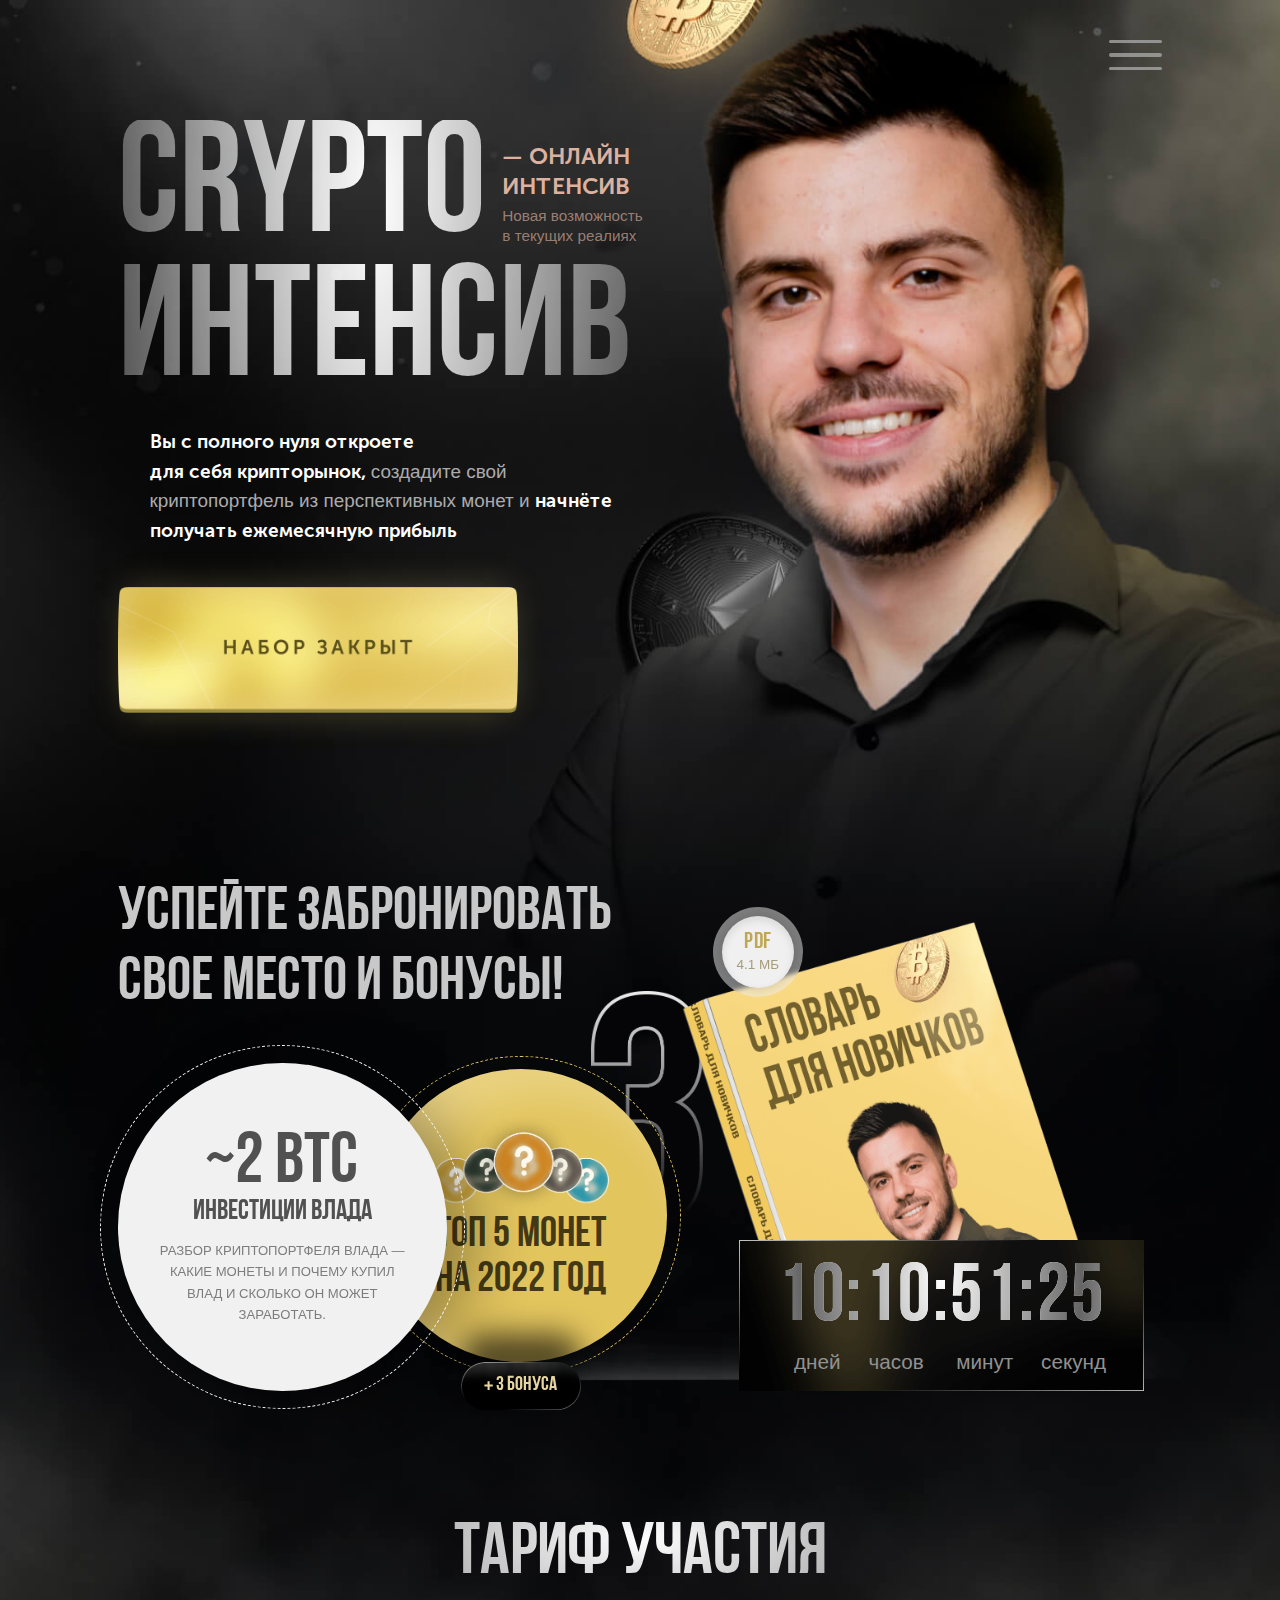
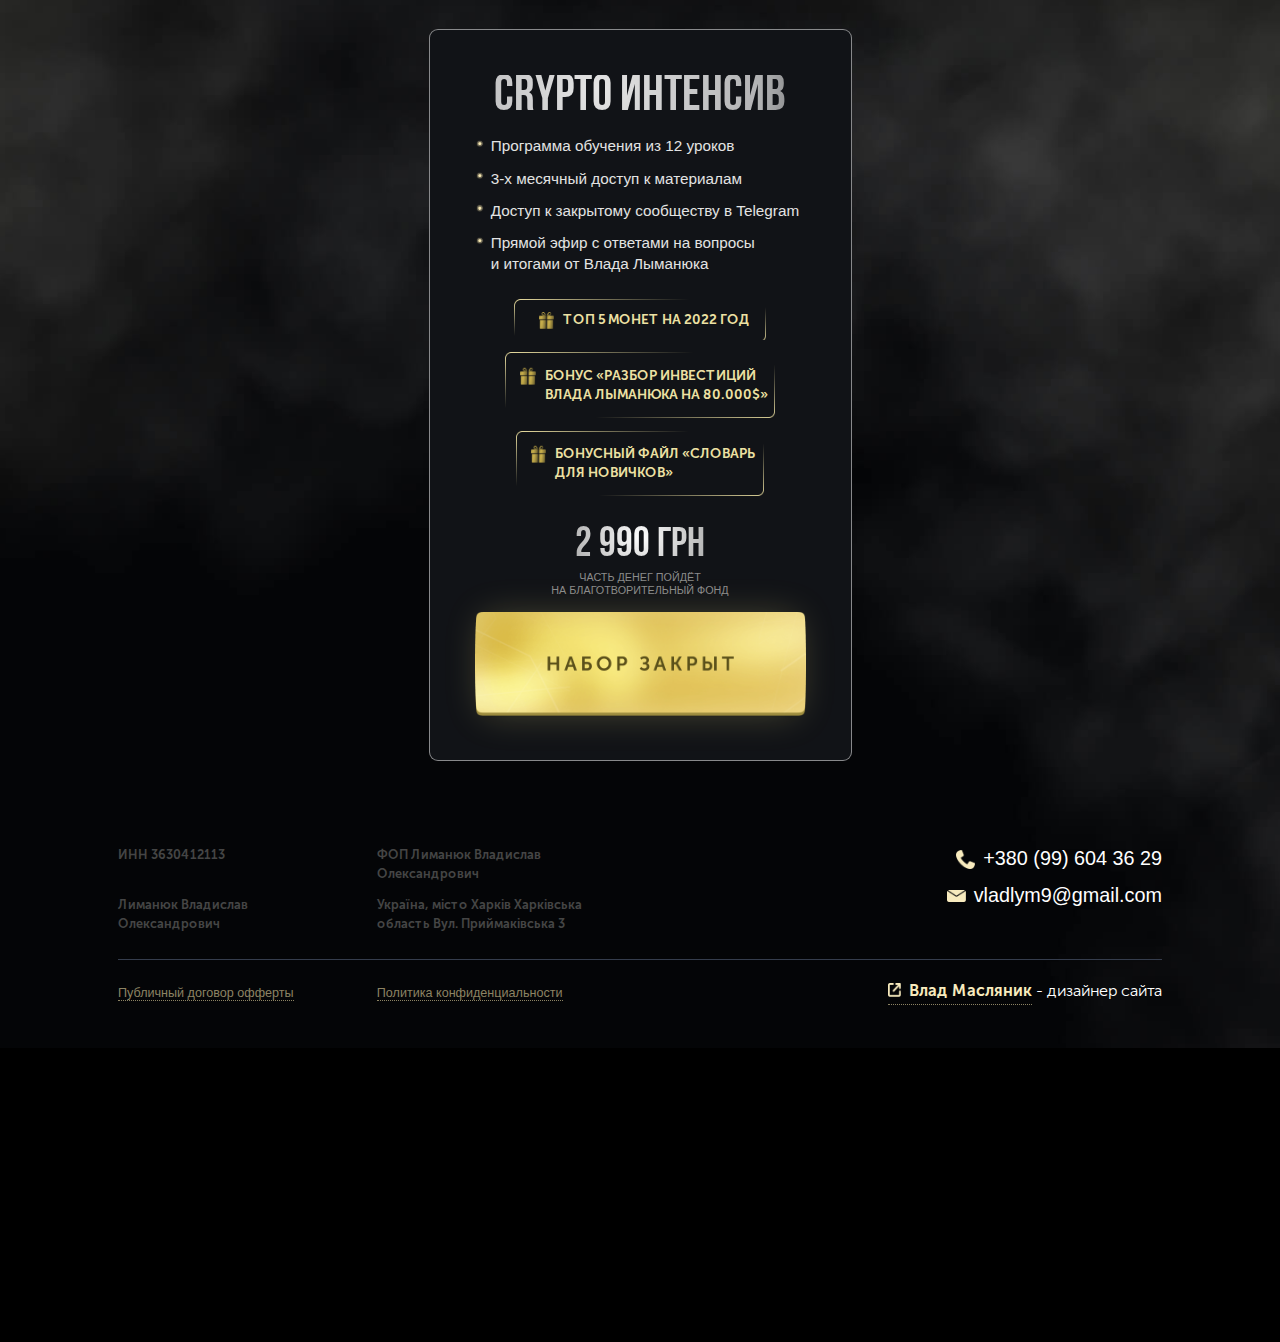
==== webinar1/index.html @ a70f9462 "first commit" ====
<!DOCTYPE html>
<html lang="ru"> 
<head>
	<meta charset="UTF-8">
	<title>Crypto интенсив</title>
	<meta name="viewport" content="width=device-width, maximum-scale=1.0, minimum-scale=1.0">
	<link rel="icon" href="images/favicon.ico" type="image/x-icon">
	<!-- Open Graph -->
	<meta property="og:title" content="Crypto интенсив"/>
    <meta property="og:description" content="Новая возможность в текущих реалиях"/>
	<meta property="og:url" content="https://siteurl.ru"/>
	<meta property="og:image" content="images/logo.svg"/>
	<!-- End Open Graph -->
	<link rel="stylesheet" href="style/slick.css">
	<link rel="stylesheet" href="style/main.css">
</head>
<body class="load courses-page">
	<header class="header">
		<div class="section-frame header-frame">
			<div class="crypto-title__descripter table-show-flex">
				<b>&mdash; ОНЛАЙН <br> ИНТЕНСИВ</b>
				<p>Новая возможность <br> в&nbsp;текущих реалиях</p>
			</div>
			<div class="burger">
				<span></span>
				<span></span>
				<span></span>
			</div>
		</div>
		<div class="menu">
			<div class="menu-wrap">
				<div class="menu-top-content">
					<div class="menu-header">
						<a href="#" class="logo">
							<img src="images/logo.png" alt="">
						</a>
						<img src="images/icon/close.png" class="header-close" alt="">
					</div>
					<nav class="menu-link">
						<ul>
							<li><a href="/uawebinar">UA</a></li>
						</ul>
					</nav>
				</div>
				<div class="menu-bottom-content">
					<h3 class="menu-title">конктакты</h3>
					<div class="menu-contact">
						<div class="menu-contact__item">
							<img src="images/icon/phone-footer.png" alt="">
							<a href="tel:+380996043629">+380 (99) 604 36 29</a>
						</div>
						<div class="menu-contact__item">
							<img src="images/icon/footer-mail.png" alt="">
							<a href="maito:vladlym9@gmail.com">vladlym9@gmail.com</a>
						</div>
					</div>
				</div>
			</div>
		</div>
	</header>
	<main>
        <div class="crypto">
			<div class="section-frame">
				<div class="crypto-title">
					<h1>Crypto <br>
					интенсив</h1>
					<div class="crypto-title__descripter table-hide">
						<b>&mdash; ОНЛАЙН ИНТЕНСИВ</b>
						<p>Новая возможность в&nbsp;текущих реалиях</p>
					</div>
				</div>
				<p class="crypto-info"><b>Вы с полного нуля откроете для&nbsp;себя&nbsp;крипторынок,</b> создадите свой криптопортфель из перспективных монет и <b>начнёте получать ежемесячную прибыль</b></p>
				<img src="images/person-mob.png" class="person-mob" alt="">
				<!--<a href="#" class="crypto-btn button js-popup" data-popup="application">-->
				    <div class="crypto-btn button">
					<img src="images/button/1ru.png" class="button-pc" alt="">
					<img src="images/button/1rumob.png" class="button-mob" alt="">
				</div>
			</div>
		</div>
		<div class="booking">
			<div class="section-frame">
				<h2 class="booking-title">Успейте забронировать <br>
				свое место и бонусы!</h2>
				<p class="yellow-circle__descriptor yellow-circle__descriptor_mob"><img src="images/icon/plus.svg" alt=""> 3 бонуса</p>
				<div class="booking-content">
					<div class="booking-circles">
						<div class="white-circle">
							<h3 class="white-circle__title"><span>~2 BTC</span> Инвестиции Влада</h3>
							<p class="white-circle__info">Разбор криптопортфеля Влада — какие монеты и почему купил Влад и сколько он может заработать.</p>
						</div>
						<div class="yellow-circle">
							<img src="images/booking-icon.png" class="yellow-circle__icon" alt="">
							<h3>Топ 5 монет <br>
							на 2022 год</h3>
							<p class="yellow-circle__descriptor yellow-circle__descriptor_pc"><img src="images/icon/plus.svg" alt=""> 3 бонуса</p>
						</div>
						<img src="images/booking-counter.png" class="booking-counter" alt="">
					</div>
					<div class="booking-timer">
						<div class="booking-book">
							<div class="booking-book__size">
								<div class="booking-book__size-content">
									<span>pdf</span>
									<p>4.1 мб</p>
								</div>
							</div>
							<img src="images/booking-book.png" class="booking-book__photo" alt="">
						</div>
						<div class="booking-time">
							<p class="vocabulary-timer js-timer" data-timer="April 30, 2022 15:00:00">10:10:51:25</p>
							<ul class="vocabulary-timer-title">
								<li>дней</li>
								<li>часов</li>
								<li>минут</li>
								<li>секунд</li>
							</ul>
						</div>
					</div>
				</div>
			</div>
		</div>
		<div class="participation">
			<div class="section-frame">
				<h2 class="page-title page-participation-title">Тариф участия</h2>
				<div class="participation-item">
					<h3 class="participation-title">Crypto интенсив</h3>
					<div class="participation-info">
						<div class="participation-info__item">
							<img src="images/icon/program-list.png" alt="">
							<p>Программа обучения из 12 уроков</p>
						</div>
						<div class="participation-info__item">
							<img src="images/icon/program-list.png" alt="">
							<p>3-х месячный доступ к материалам</p>
						</div>
						<div class="participation-info__item">
							<img src="images/icon/program-list.png" alt="">
							<p>Доступ к закрытому сообществу в Telegram</p>
						</div>
						<div class="participation-info__item">
							<img src="images/icon/program-list.png" alt="">
							<p>Прямой эфир с&nbsp;ответами на&nbsp;вопросы и&nbsp;итогами от&nbsp;Влада&nbsp;Лыманюка</p>
						</div>
					</div>
					<div class="participation-gift">
						<div class="participation-gift__item participation-gift_1">
							<img src="images/icon/rate-icon.png" alt="">
							<p>топ 5 монет на 2022 год</p>
						</div>
						<div class="participation-gift__item participation-gift_2">
							<img src="images/icon/rate-icon.png" alt="">
							<p>Бонус «Разбор инвестиций
							Влада Лыманюка на 80.000$»</p>
						</div>
						<div class="participation-gift__item participation-gift_3">
							<img src="images/icon/rate-icon.png" alt="">
							<p>Бонусный файл «Словарь для новичков»</p>
						</div>
					</div>
					<div class="participation-price">
						<span>2 990 грн </span>
						<p>Часть денег пойдёт <br>
						на благотворительный фонд</p>
					</div>
					<!--<a href="#" class="participation-button button js-popup" data-popup="application">-->
					    <div class="participation-button button">
						<img src="images/button/3ru.png" alt="">
					</div>
				</div>
			</div>
		</div>
        	<div class="popup-frame target-frame">
      <form action="#" method="post" class="popup popup-application target-box submit-form" data-popup="application">
        <img src="images/icon/close.png" class="popup-close" alt="">
        <h2 class="popup-title">заполните данные чтобы перейти к&nbsp;оплате</h2>
        <div class="popup-group">
          <div class="popup-input">
            <div class="popup-input__icon">
              <img src="images/icon/user.svg" alt="">
            </div>
            <input type="text" name="name" placeholder="Иван Иванов Иванович" required>
          </div>
          <div class="popup-input">
            <div class="popup-input__icon">
              <img src="images/icon/phone.svg" alt="">
            </div>
            <input type="text" name="phone" placeholder="Номер телефона" required>
          </div>
          <label class="popup-application-sub button">
            <img src="images/button/popup.png" alt="">
            <input type="submit">
          </label>
          <div class="popup-check popup-check_active js-checkbox">
            <div class="popup-check__icon">
              <img src="images/check.svg" alt="">
              <input type="checkbox" checked name="check-1" required>
            </div>
            <span>Я принимаю условия <a href="offer.html" target="_blank">публичной оферты</a></span>
          </div>
          <div class="popup-check popup-check_active js-checkbox">
            <div class="popup-check__icon">
              <img src="images/check.svg" alt="">
              <input type="checkbox" checked name="check-2" required>
            </div>
            <span>Я даю согласие на обработку моих персональных данных в соответсвии с <a href="politics.html" target="_blank">политикой конфиденциальности</a></span>
          </div>
          <div class="popup-check popup-check_active js-checkbox">
            <div class="popup-check__icon">
              <img src="images/check.svg" alt="">
              <input type="checkbox" checked name="check-3" required>
            </div>
            <span>Я даю согласие на <a href="offer.html" target="_blank">получение рассылок с бесплатными, бонусными, акционными и рекламными материалами</a></span>
          </div>
        </div>
      </form>
    </div>
    </main>
	<footer class="footer">
		<div class="section-frame">	
			<div class="footer-content">
				<div class="footer-grid">
					<div class="footer-grid__item">
						<p class="footer-requisites">ИНН 3630412113</p>
					</div>
					<div class="footer-grid__item">
						<p class="footer-requisites">ФОП Лиманюк Владислав <br> Олександрович</p>
					</div>
					<div class="footer-grid__item">
						<p class="footer-requisites">Лиманюк Владислав <br>
						Олександрович</p>
					</div>
					<div class="footer-grid__item">
						<p class="footer-requisites">Україна, місто Харків Харківська область Вул. Приймаківська 3</p>
					</div>
					
				</div>
				<div class="footer-grid footer-grid_mob">
					<div class="footer-grid__item">
						<a href="offer.html" class="footer-grid__link" target="_blank">Публичный договор офферты</a>
					</div>
					<div class="footer-grid__item">
						<a href="politics.html" class="footer-grid__link" target="_blank">Политика конфиденциальности</a>
					</div>
				</div>
				<div class="footer-contact footer_pc">
					<a href="tel:+380996043629">
						<img src="images/icon/phone-footer.png" alt="">
						<span>+380 (99) 604 36 29</span>
					</a>
					<a href="mailto:vladlym9@gmail.com">
						<img src="images/icon/footer-mail.png" alt="">
						<span>vladlym9@gmail.com</span>
					</a>
				</div>
			</div>
			<div class="footer-link">
				<div class="footer-grid footer-grid__item_hide">
					<div class="footer-grid__item">
						<a href="offer.html" class="footer-grid__link" target="_blank">Публичный договор офферты</a>
					</div>
					<div class="footer-grid__item">
						<a href="politics.html" class="footer-grid__link" target="_blank">Политика конфиденциальности</a>
					</div>
				</div>
				<div class="footer-contact footer_mob">
					<a href="tel:+380996043629">
						<img src="images/icon/phone-footer.png" alt="">
						<span>+380 (99) 604 36 29</span>
					</a>
					<a href="mailto:vladlym9@gmail.com">
						<img src="images/icon/footer-mail.png" alt="">
						<span>vladlym9@gmail.com</span>
					</a>
				</div>
				<div class="designer">
					<p>
						<a href="https://www.behance.net/maslyanik
" target="_blank"><img src="images/icon/link.png" alt="">  Влад Масляник </a>
						- дизайнер сайта
					</p>
				</div>
			</div>
		</div>
	</footer>

	<script src="js/jquery.min.js"></script>
	<script src="js/jquery.maskedinput.min.js"></script>
	<script src="js/sweetalert.min.js"></script>
	<script src="js/slick.min.js" ></script>
	<script src="js/core.js"></script>
	<script src="js/common.js"></script>
</body>
</html>
---- webinar1/style/main.css ----
@charset "UTF-8";
@font-face {
  font-family: "Bebas";
  src: url("../fonts/Bebas/BebasNeueCyrillic.woff2") format("woff2");
  font-weight: 400;
  font-display: auto;
  font-style: normal; }

@font-face {
  font-family: "MuseoSans";
  src: url("../fonts/MuseoSans/MuseoSansCyrl-300.woff") format("woff2");
  font-weight: 300;
  font-display: auto;
  font-style: normal; }

@font-face {
  font-family: "MuseoSans";
  src: url("../fonts/MuseoSans/MuseoSansCyrl-400.woff") format("woff2");
  font-weight: 400;
  font-display: auto;
  font-style: normal; }

@font-face {
  font-family: "MuseoSans";
  src: url("../fonts/MuseoSans/MuseoSansCyrl-500.woff") format("woff2");
  font-weight: 500;
  font-display: auto;
  font-style: normal; }

@font-face {
  font-family: "MuseoSans";
  src: url("../fonts/MuseoSans/MuseoSansCyrl-700.woff") format("woff2");
  font-weight: 700;
  font-display: auto;
  font-style: normal; }

@font-face {
  font-family: 'icon-font';
  src: url("../fonts/icon-font/icon-font.eot?zapzd9");
  src: url("../fonts/icon-font/icon-font.eot?zapzd9#iefix") format("embedded-opentype"), url("../fonts/icon-font/icon-font.ttf?zapzd9") format("truetype"), url("../fonts/icon-font/icon-font.woff?zapzd9") format("woff"), url("../fonts/icon-font/icon-font.svg?zapzd9#icon-font") format("svg");
  font-weight: normal;
  font-display: auto;
  font-style: normal; }

[class^="fa-"], [class*=" fa-"] {
  /* use !important to prevent issues with browser extensions that change fonts */
  font-family: 'icon-font' !important;
  speak: none;
  font-style: normal;
  font-weight: normal;
  font-variant: normal;
  text-transform: none;
  line-height: 1;
  /* Better Font Rendering =========== */
  -webkit-font-smoothing: antialiased;
  -moz-osx-font-smoothing: grayscale; }

html {
  line-height: 1.15;
  /* 1 */
  -webkit-text-size-adjust: 100%;
  /* 2 */ }

body {
  margin: 0; }

main {
  display: block; }

h1 {
  font-size: 2em;
  margin: 0.67em 0; }

hr {
  -webkit-box-sizing: content-box;
          box-sizing: content-box;
  /* 1 */
  height: 0;
  /* 1 */
  overflow: visible;
  /* 2 */ }

pre {
  font-family: monospace, monospace;
  /* 1 */
  font-size: 1em;
  /* 2 */ }

a {
  background-color: transparent; }

abbr[title] {
  border-bottom: none;
  /* 1 */
  text-decoration: underline;
  /* 2 */
  -webkit-text-decoration: underline dotted;
          text-decoration: underline dotted;
  /* 2 */ }

b,
strong {
  font-weight: bolder; }

code,
kbd,
samp {
  font-family: monospace, monospace;
  /* 1 */
  font-size: 1em;
  /* 2 */ }

small {
  font-size: 80%; }

sub,
sup {
  font-size: 75%;
  line-height: 0;
  position: relative;
  vertical-align: baseline; }

sub {
  bottom: -0.25em; }

sup {
  top: -0.5em; }

img {
  border-style: none; }

button,
input,
optgroup,
select,
textarea {
  font-family: inherit;
  /* 1 */
  font-size: 100%;
  /* 1 */
  line-height: 1.15;
  /* 1 */
  margin: 0;
  /* 2 */ }

button,
input {
  /* 1 */
  overflow: visible; }

button,
select {
  /* 1 */
  text-transform: none; }

button,
[type="button"],
[type="reset"],
[type="submit"] {
  -webkit-appearance: button; }

button::-moz-focus-inner,
[type="button"]::-moz-focus-inner,
[type="reset"]::-moz-focus-inner,
[type="submit"]::-moz-focus-inner {
  border-style: none;
  padding: 0; }

button:-moz-focusring,
[type="button"]:-moz-focusring,
[type="reset"]:-moz-focusring,
[type="submit"]:-moz-focusring {
  outline: 1px dotted ButtonText; }

fieldset {
  padding: 0.35em 0.75em 0.625em; }

legend {
  -webkit-box-sizing: border-box;
          box-sizing: border-box;
  /* 1 */
  color: inherit;
  /* 2 */
  display: table;
  /* 1 */
  max-width: 100%;
  /* 1 */
  padding: 0;
  /* 3 */
  white-space: normal;
  /* 1 */ }

progress {
  vertical-align: baseline; }

textarea {
  overflow: auto; }

[type="checkbox"],
[type="radio"] {
  -webkit-box-sizing: border-box;
          box-sizing: border-box;
  /* 1 */
  padding: 0;
  /* 2 */ }

[type="number"]::-webkit-inner-spin-button,
[type="number"]::-webkit-outer-spin-button {
  height: auto; }

[type="search"] {
  -webkit-appearance: textfield;
  /* 1 */
  outline-offset: -2px;
  /* 2 */ }

[type="search"]::-webkit-search-decoration {
  -webkit-appearance: none; }

::-webkit-file-upload-button {
  -webkit-appearance: button;
  /* 1 */
  font: inherit;
  /* 2 */ }

details {
  display: block; }

summary {
  display: list-item; }

template {
  display: none; }

[hidden] {
  display: none; }

@-webkit-keyframes move-light {
  from {
    -webkit-transform: translateX(-4em) skewX(-45deg);
            transform: translateX(-4em) skewX(-45deg); }
  to {
    -webkit-transform: translateX(18em) skewX(-45deg);
            transform: translateX(18em) skewX(-45deg); } }

@keyframes move-light {
  from {
    -webkit-transform: translateX(-4em) skewX(-45deg);
            transform: translateX(-4em) skewX(-45deg); }
  to {
    -webkit-transform: translateX(18em) skewX(-45deg);
            transform: translateX(18em) skewX(-45deg); } }

.policy {
  padding: 100px 0; }
  @media only screen and (max-width: 980px) {
    .policy {
      padding: 70px 0; } }
  @media only screen and (max-width: 720px) {
    .policy {
      padding: 50px 0; } }

*::-moz-selection {
  color: #fff;
  /* Цвет текста */
  background: #E3C55E;
  /* Цвет фона */ }

*::selection {
  color: #fff;
  /* Цвет текста */
  background: #E3C55E;
  /* Цвет фона */ }

html, body {
  overflow-x: hidden;
  position: relative;
  min-height: 100vh; }

body {
  min-width: 320px;
  color: #fff;
  font: normal 18px/1.5 "MuseoSans", sans-serif;
  background: url("../images/bg/main-bg.jpg") center top no-repeat, #000;
  -webkit-background-size: cover;
          background-size: cover; }
  @media only screen and (max-width: 720px) {
    body {
      background: url("../images/bg/main-mob-bg-2x.jpg") center top no-repeat, #000;
      -webkit-background-size: 100% 11573px;
              background-size: 100% 11573px; } }

@media only screen and (max-width: 1440px) and (min-width: 1200px) {
  body {
    zoom: 90%; } }

@media only screen and (max-width: 720px) {
  body {
    background: url("../images/bg/main-mob-bg-2x-430.jpg") center top no-repeat, #000;
    -webkit-background-size: 100% 11573px;
    background-size: 100% 11573px; } }

@media only screen and (max-width: 430px) {
  body {
    background: url("../images/bg/main-mob-bg-2x-414.jpg") center top no-repeat, #000;
    -webkit-background-size: 100% 11573px;
    background-size: 100% 11573px; } }

@media only screen and (max-width: 385px) {
  body {
    background: url("../images/bg/main-mob-bg-2x-375.jpg") center top no-repeat, #000;
    -webkit-background-size: 100% 11573px;
    background-size: 100% 11573px; } }

@media only screen and (max-width: 370px) {
  body {
    background: url("../images/bg/main-mob-bg-2x.jpg") center top no-repeat, #000;
    -webkit-background-size: 100% 11573px;
    background-size: 100% 11573px; } }

h1, h2, h3, h4, h5, h6, p {
  margin: 0;
  font-size: inherit;
  line-height: inherit;
  font-weight: inherit; }

h1, h2, h3, h4, h5, h6 {
  color: #fff;
  font-family: "Bebas", sans-serif; }

ul, ol {
  padding: 0;
  margin: 0;
  list-style: none; }

a {
  text-decoration: none;
  outline: none;
  color: inherit; }
  a::-moz-selection {
    color: inherit;
    /* Цвет текста */
    background: transparent;
    /* Цвет фона */ }
  a::selection {
    color: inherit;
    /* Цвет текста */
    background: transparent;
    /* Цвет фона */ }

form {
  -webkit-box-sizing: border-box;
          box-sizing: border-box; }

input {
  outline: none;
  -webkit-box-sizing: border-box;
          box-sizing: border-box; }

input[type="submit"] {
  cursor: pointer; }

textarea {
  -webkit-box-sizing: border-box;
          box-sizing: border-box;
  outline: none; }

select, option {
  outline: none;
  cursor: pointer;
  -webkit-appearance: none;
     -moz-appearance: none;
          appearance: none; }

select::-ms-expand {
  display: none; }

img::-moz-selection {
  color: inherit;
  /* Цвет текста */
  background: transparent;
  /* Цвет фона */ }

img::selection {
  color: inherit;
  /* Цвет текста */
  background: transparent;
  /* Цвет фона */ }

label {
  cursor: pointer;
  margin-bottom: 0; }

.section-frame {
  max-width: 1160px;
  width: 100%;
  margin: 0 auto;
  -webkit-box-sizing: border-box;
          box-sizing: border-box; }
  @media only screen and (max-width: 1200px) {
    .section-frame {
      max-width: 700px; } }
  @media only screen and (max-width: 720px) {
    .section-frame {
      max-width: 430px;
      padding: 0 20px; } }
       @media only screen and (max-width: 404px) {
    .section-frame {
      max-width: 375px;
      padding: 0 20px; } }

.load * {
  -webkit-transition: none !important;
  -o-transition: none !important;
  transition: none !important; }

.open-frame {
  overflow: hidden; }

.header {
  padding-top: 44px; }
  @media only screen and (max-width: 1200px) {
    .header {
      padding-top: 18px; } }

@media only screen and (max-width: 1200px) {
  .header-frame {
    display: -webkit-box;
    display: -webkit-flex;
    display: -ms-flexbox;
    display: flex;
    -webkit-box-align: center;
    -webkit-align-items: center;
        -ms-flex-align: center;
            align-items: center;
    -webkit-box-pack: justify;
    -webkit-justify-content: space-between;
        -ms-flex-pack: justify;
            justify-content: space-between; } }

.burger {
  width: 59px;
  margin-left: auto;
  cursor: pointer; }
  .burger span {
    width: 100%;
    height: 4px;
    display: block;
    background: #B3B3B3;
    opacity: 0.7;
    -webkit-border-radius: 8px;
            border-radius: 8px;
    margin-bottom: 11px;
    -webkit-transition: .4s;
    -o-transition: .4s;
    transition: .4s; }
    .burger span:last-child {
      margin-bottom: 0; }
  .burger:hover span {
    background-color: #E3C55E; }
  @media only screen and (max-width: 1200px) {
    .burger {
      width: 44px; }
      .burger span {
        height: 3px;
        margin-bottom: 8px; } }

.menu {
  width: 100%;
  height: 100vh;
  display: none;
  overflow: hidden;
  background: rgba(0, 0, 0, 0.57);
  -webkit-backdrop-filter: blur(31px);
          backdrop-filter: blur(31px);
  position: fixed;
  z-index: 20;
  top: 0;
  left: 0; }

.menu-wrap {
  width: 330px;
  min-height: 100vh;
  padding: 30px 20px 0;
  display: -webkit-box;
  display: -webkit-flex;
  display: -ms-flexbox;
  display: flex;
  -webkit-box-orient: vertical;
  -webkit-box-direction: normal;
  -webkit-flex-direction: column;
      -ms-flex-direction: column;
          flex-direction: column;
  background: #0F0F0F;
  -webkit-box-sizing: border-box;
          box-sizing: border-box;
  overflow: hidden;
  -webkit-transition: .4s;
  -o-transition: .4s;
  transition: .4s;
  position: absolute;
  right: -330px;
  top: 0; }

@media only screen and (max-width: 1440px) and (min-width: 1200px) {
   
.menu {
  height: 100%; }

.menu-wrap {
  min-height: 100%; } }
.menu-wrap_active {
  right: 0px; }

.menu-header {
  display: -webkit-box;
  display: -webkit-flex;
  display: -ms-flexbox;
  display: flex;
  -webkit-box-align: center;
  -webkit-align-items: center;
      -ms-flex-align: center;
          align-items: center;
  -webkit-box-pack: justify;
  -webkit-justify-content: space-between;
      -ms-flex-pack: justify;
          justify-content: space-between; }

.logo {
  width: 209px; }
  .logo img {
    width: 100%;
    display: block; }

.header-close {
  width: 35px;
  display: block;
  cursor: pointer;
  -webkit-transition: .4s;
  -o-transition: .4s;
  transition: .4s; }
  .header-close:hover {
    -webkit-transform: rotate(90deg);
        -ms-transform: rotate(90deg);
            transform: rotate(90deg); }

.menu-link {
  margin-top: 30px;
  font-size: 25px;
  margin-bottom: 30px; }
  .menu-link li {
    margin-bottom: 14px; }
    .menu-link li:last-child {
      margin-bottom: 0; }
  .menu-link a {
    width: -webkit-fit-content;
    width: -moz-fit-content;
    width: fit-content;
    display: block;
    color: #C4C4C9;
    margin: 0 auto;
    position: relative;
    overflow: hidden; }
    .menu-link a::after {
      content: '';
      width: 0%;
      height: 1px;
      background-color: #C4C4C9;
      -webkit-border-radius: inherit;
              border-radius: inherit;
      position: absolute;
      -webkit-transition: .4s;
      -o-transition: .4s;
      transition: .4s;
      -webkit-transform-origin: left;
          -ms-transform-origin: left;
              transform-origin: left;
      bottom: 0;
      right: 0;
      left: auto; }
    .menu-link a:hover::after {
      width: 100%;
      left: 0;
      right: auto; }

.menu-bottom-content {
  width: -webkit-calc(100% + 40px);
  width: calc(100% + 40px);
  padding: 43px 32px 42px 42px;
  margin-top: auto;
  border-top: 1px solid #434343;
  -webkit-box-sizing: border-box;
          box-sizing: border-box;
  margin-left: -20px; }

.menu-title {
  text-align: center;
  font-size: 52.5861px;
  line-height: 91.02%;
  text-transform: uppercase;
  background: -webkit-radial-gradient(50% 28.13%, 77.6% 424.99%, #FFFFFF 0%, rgba(255, 255, 255, 0.4) 58%, rgba(255, 255, 255, 0) 100%);
  background: -o-radial-gradient(50% 28.13%, 77.6% 424.99%, #FFFFFF 0%, rgba(255, 255, 255, 0.4) 58%, rgba(255, 255, 255, 0) 100%);
  background: radial-gradient(77.6% 424.99% at 50% 28.13%, #FFFFFF 0%, rgba(255, 255, 255, 0.4) 58%, rgba(255, 255, 255, 0) 100%);
  -webkit-background-clip: text;
  -webkit-text-fill-color: transparent;
  background-clip: text;
  text-fill-color: transparent;
  margin-bottom: 14px; }

.menu-contact__item {
  display: -webkit-box;
  display: -webkit-flex;
  display: -ms-flexbox;
  display: flex;
  -webkit-box-align: center;
  -webkit-align-items: center;
      -ms-flex-align: center;
          align-items: center;
  -webkit-box-pack: center;
  -webkit-justify-content: center;
      -ms-flex-pack: center;
          justify-content: center;
  margin-bottom: 10px; }
  .menu-contact__item:last-child {
    margin-bottom: 0; }
  .menu-contact__item img {
    width: 20px;
    display: block;
    margin-right: 9px;
    -webkit-flex-shrink: 0;
        -ms-flex-negative: 0;
            flex-shrink: 0; }
  .menu-contact__item a {
    font-size: 22px;
    line-height: 1.3;
    -webkit-transition: .4s;
    -o-transition: .4s;
    transition: .4s; }
    .menu-contact__item a:hover {
      color: #F8EBBE; }

.footer {
  margin-top: 95px; }
  @media only screen and (max-width: 720px) {
    .footer {
      margin-top: 64px; } }

.footer-content {
  display: -webkit-box;
  display: -webkit-flex;
  display: -ms-flexbox;
  display: flex;
  -webkit-box-align: start;
  -webkit-align-items: flex-start;
      -ms-flex-align: start;
          align-items: flex-start;
  -webkit-box-pack: justify;
  -webkit-justify-content: space-between;
      -ms-flex-pack: justify;
          justify-content: space-between;
  padding-bottom: 28px;
  margin-bottom: 21px;
  border-bottom: 1px solid #353D4D; }
  @media only screen and (max-width: 720px) {
    .footer-content {
      display: block;
      padding-bottom: 30px;
      margin-bottom: 30px; } }

.footer-grid {
  width: 555px;
  display: grid;
  grid-template-columns: repeat(auto-fill, minmax(-webkit-calc( (100% / 2) - 20px), 1fr));
  grid-template-columns: repeat(auto-fill, minmax(calc( (100% / 2) - 20px), 1fr));
  grid-gap: 13px 20px;
  -webkit-box-sizing: border-box;
          box-sizing: border-box; }
  @media screen and (max-width: 1200px) {
    .footer-grid {
      grid-template-columns: repeat(auto-fill, minmax(-webkit-calc( 100% / 2 - 20px), 1fr));
      grid-template-columns: repeat(auto-fill, minmax(calc( 100% / 2 - 20px), 1fr)); } }
  @media screen and (max-width: 980px) {
    .footer-grid {
      grid-template-columns: repeat(auto-fill, minmax(-webkit-calc( 100% / 2 - 20px), 1fr));
      grid-template-columns: repeat(auto-fill, minmax(calc( 100% / 2 - 20px), 1fr)); } }
  @media screen and (max-width: 700px) {
    .footer-grid {
      grid-template-columns: repeat(auto-fill, minmax(-webkit-calc( 100% / 1 - 20px), 1fr));
      grid-template-columns: repeat(auto-fill, minmax(calc( 100% / 1 - 20px), 1fr)); } }
  .footer-grid img {
    max-width: 100%;
    display: block; }
  @media only screen and (max-width: 1200px) {
    .footer-grid {
      width: 355px; } }
  @media only screen and (max-width: 720px) {
    .footer-grid {
      width: 100%;
      margin-bottom: 15px; }
      .footer-grid:last-child {
        margin-bottom: 0; } }

.footer-requisites {
  font-weight: 700;
  font-size: 14px;
  color: #454545; }

.footer-contact img {
  width: 21px;
  display: block;
  margin-right: 9px; }

.footer-contact a {
  display: -webkit-box;
  display: -webkit-flex;
  display: -ms-flexbox;
  display: flex;
  -webkit-box-align: center;
  -webkit-align-items: center;
      -ms-flex-align: center;
          align-items: center;
  -webkit-box-pack: end;
  -webkit-justify-content: flex-end;
      -ms-flex-pack: end;
          justify-content: flex-end;
  font-size: 22px;
  line-height: 130%;
  margin-bottom: 12px;
  -webkit-transition: .4s;
  -o-transition: .4s;
  transition: .4s; }
  .footer-contact a:last-child {
    margin-bottom: 0; }
  .footer-contact a:hover {
    color: #F8EBBE; }

@media only screen and (max-width: 1200px) {
  .footer-contact a {
    font-size: 16px; } }

@media only screen and (max-width: 720px) {
  .footer-contact a {
    -webkit-box-pack: start;
    -webkit-justify-content: flex-start;
        -ms-flex-pack: start;
            justify-content: flex-start;
    margin-bottom: 15px; } }

.footer-link {
  display: -webkit-box;
  display: -webkit-flex;
  display: -ms-flexbox;
  display: flex;
  -webkit-box-align: center;
  -webkit-align-items: center;
      -ms-flex-align: center;
          align-items: center;
  -webkit-box-pack: justify;
  -webkit-justify-content: space-between;
      -ms-flex-pack: justify;
          justify-content: space-between;
  padding-bottom: 50px; }
  @media only screen and (max-width: 720px) {
    .footer-link {
      display: block;
      padding-bottom: 35px; } }

.footer-grid__link {
  font-size: 14px;
  color: #8C8363;
  border-bottom: 1px dotted #8C8363;
  -webkit-transition: .4s;
  -o-transition: .4s;
  transition: .4s; }
  .footer-grid__link:hover {
    color: #E59BD2;
    border-color: #E59BD2; }

.footer-grid_mob {
  display: none; }
  @media only screen and (max-width: 720px) {
    .footer-grid_mob {
      display: grid;
      grid-gap: 3px !important;
      margin: 0; } }

@media only screen and (max-width: 720px) {
  .footer-grid__item_hide {
    display: none; } }

@media only screen and (max-width: 720px) {
  .footer_pc {
    display: none; } }

.footer_mob {
  display: none; }
  @media only screen and (max-width: 720px) {
    .footer_mob {
      display: block; } }

.designer p {
  display: -webkit-box;
  display: -webkit-flex;
  display: -ms-flexbox;
  display: flex;
  -webkit-box-align: center;
  -webkit-align-items: center;
      -ms-flex-align: center;
          align-items: center;
  font-weight: 300;
  line-height: 130%; }

.designer a {
  display: -webkit-box;
  display: -webkit-flex;
  display: -ms-flexbox;
  display: flex;
  -webkit-box-align: center;
  -webkit-align-items: center;
      -ms-flex-align: center;
          align-items: center;
  font-weight: 700;
  color: #F8EBBE;
  border-bottom: 1px dotted #8C8363;
  -webkit-transition: .4s;
  -o-transition: .4s;
  transition: .4s;
  padding-bottom: 3px;
  margin-bottom: -3px;
  margin-right: 5px; }

.designer img {
  width: 15px;
  display: block;
  margin-right: 8px;
  margin-top: -1px; }

@media only screen and (max-width: 720px) {
  .designer {
    margin-top: 15px; }
    .designer p {
      font-size: 16px; }
    .designer img {
      width: 13px; } }

.crypto {
  margin-top: 55px; }
  @media only screen and (max-width: 720px) {
    .crypto {
      margin-top: 25px; } }

.crypto-title {
  max-width: 572px;
  position: relative; }
  .crypto-title h1 {
    font-size: 176.5px;
    line-height: 91.02%;
    text-transform: uppercase;
    background: -webkit-radial-gradient(50% 28.13%, 77.6% 424.99%, #FFFFFF 0%, rgba(255, 255, 255, 0.4) 58%, rgba(255, 255, 255, 0) 100%);
    background: -o-radial-gradient(50% 28.13%, 77.6% 424.99%, #FFFFFF 0%, rgba(255, 255, 255, 0.4) 58%, rgba(255, 255, 255, 0) 100%);
    background: radial-gradient(77.6% 424.99% at 50% 28.13%, #FFFFFF 0%, rgba(255, 255, 255, 0.4) 58%, rgba(255, 255, 255, 0) 100%);
    -webkit-background-clip: text;
    -webkit-text-fill-color: transparent;
    background-clip: text;
    text-fill-color: transparent; }
  @media only screen and (max-width: 1200px) {
    .crypto-title {
      max-width: 441px; }
      .crypto-title h1 {
        font-size: 120px; } }
  @media only screen and (max-width: 720px) {
    .crypto-title h1 {
      text-align: center;
      font-size: 78.2822px; } }

.crypto-title__descripter {
  width: 170px;
  position: absolute;
  top: 25px;
  right: -25px; }
  .crypto-title__descripter b {
    display: block;
    font-size: 25.7864px;
    line-height: 128.52%;
    text-transform: uppercase;
    color: #DCB1A0; }
  .crypto-title__descripter p {
    font-size: 17px;
    line-height: 128.52%;
    color: rgba(220, 177, 160, 0.65);
    margin-top: 5px; }
  @media only screen and (max-width: 1200px) {
    .crypto-title__descripter {
      width: -webkit-fit-content;
      width: -moz-fit-content;
      width: fit-content;
      position: static;
      -webkit-box-align: center;
      -webkit-align-items: center;
          -ms-flex-align: center;
              align-items: center; }
      .crypto-title__descripter b {
        font-size: 16px; }
      .crypto-title__descripter p {
        font-size: 13px;
        margin-left: 14px; } }

.crypto-info {
  max-width: 535px;
  margin-left: 35px;
  margin-top: 20px;
  font-size: 21px;
  line-height: 158.02%;
  color: #ABABAE; }
  .crypto-info b {
    color: #fff; }
  @media only screen and (max-width: 1200px) {
    .crypto-info {
      max-width: 400px;
      font-size: 18px;
      margin-left: 0; } }
  @media only screen and (max-width: 720px) {
    .crypto-info {
      max-width: 300px;
      font-size: 14px;
      text-align: center;
      margin: 10px auto 0; } }

.crypto-btn {
  width: 444px;
  margin-top: 45px; }
  @media only screen and (max-width: 720px) {
    .crypto-btn {
      width: 270px;
      height: 82px;
      margin: 295px auto 0; } }

.button {
  display: -webkit-box;
  display: -webkit-flex;
  display: -ms-flexbox;
  display: flex;
  -webkit-box-align: center;
  -webkit-align-items: center;
      -ms-flex-align: center;
          align-items: center;
  -webkit-box-pack: center;
  -webkit-justify-content: center;
      -ms-flex-pack: center;
          justify-content: center;
  position: relative;
  -webkit-transition: .4s;
  -o-transition: .4s;
  transition: .4s; }
  .button img {
    width: 100%;
    display: block;
    position: relative;
    z-index: 2; }
  .button::before {
    content: '';
    width: 95%;
    height: 95%;
    background: -webkit-linear-gradient(354.83deg, #D6B53A 3.03%, #E8CA68 98.14%);
    background: -o-linear-gradient(354.83deg, #D6B53A 3.03%, #E8CA68 98.14%);
    background: linear-gradient(95.17deg, #D6B53A 3.03%, #E8CA68 98.14%);
    -webkit-box-shadow: 0px 4.07125px 4.07125px rgba(0, 0, 0, 0.25), 0px 1.01781px 40.7125px rgba(246, 234, 137, 0.26);
            box-shadow: 0px 4.07125px 4.07125px rgba(0, 0, 0, 0.25), 0px 1.01781px 40.7125px rgba(246, 234, 137, 0.26);
    -webkit-border-radius: 8px;
            border-radius: 8px;
    position: absolute; }
  .button:hover {
    -webkit-transform: scale(1.03);
        -ms-transform: scale(1.03);
            transform: scale(1.03); }

.why {
  margin-top: 290px; }
  @media only screen and (max-width: 1200px) {
    .why {
      margin-top: 75px; } }

.page-title {
  text-align: center;
  font-size: 81px;
  line-height: 104.52%;
  text-align: center;
  text-transform: uppercase;
  background: -webkit-radial-gradient(50% 28.13%, 77.6% 424.99%, #FFFFFF 0%, #656565 54.98%, #FFFFFF 100%);
  background: -o-radial-gradient(50% 28.13%, 77.6% 424.99%, #FFFFFF 0%, #656565 54.98%, #FFFFFF 100%);
  background: radial-gradient(77.6% 424.99% at 50% 28.13%, #FFFFFF 0%, #656565 54.98%, #FFFFFF 100%);
  -webkit-background-clip: text;
  -webkit-text-fill-color: transparent;
  background-clip: text;
  text-fill-color: transparent; }
  @media only screen and (max-width: 1200px) {
    .page-title {
      font-size: 54px; } }
  @media only screen and (max-width: 720px) {
    .page-title {
      font-size: 43.0435px; }
      .page-title br {
        display: none; } }
        

.why-list {
  display: -webkit-box;
  display: -webkit-flex;
  display: -ms-flexbox;
  display: flex;
  -webkit-box-align: end;
  -webkit-align-items: flex-end;
      -ms-flex-align: end;
          align-items: flex-end;
  -webkit-box-pack: justify;
  -webkit-justify-content: space-between;
      -ms-flex-pack: justify;
          justify-content: space-between;
  margin-top: 100px; }
  @media only screen and (max-width: 1200px) {
    .why-list {
      width: 320px;
      margin: 63px auto 0;
      display: block; } }

.why-item {
  width: 350px;
  height: 610px;
  padding: 0 31px 43px;
  background: rgba(17, 19, 23, 0.5);
  border: 1px solid rgba(255, 255, 255, 0.5);
  -webkit-box-sizing: border-box;
          box-sizing: border-box;
  -webkit-backdrop-filter: blur(18px);
          backdrop-filter: blur(18px);
  -webkit-border-radius: 10px;
          border-radius: 10px;
  position: relative;
  z-index: 2; }
  .why-item:nth-child(1) .why-item__counter-main {
    width: 74px; }
    @media only screen and (max-width: 720px) {
      .why-item:nth-child(1) .why-item__counter-main {
        width: 42px; } }
  .why-item:nth-child(1) .why-item__counter-circle {
    margin-top: -145px;
    -webkit-transform: translateX(5px);
        -ms-transform: translateX(5px);
            transform: translateX(5px); }
    @media only screen and (max-width: 720px) {
      .why-item:nth-child(1) .why-item__counter-circle {
        margin-top: -93px; } }
  .why-item:nth-child(2) .why-item__counter-main {
    width: 146px; }
    @media only screen and (max-width: 720px) {
      .why-item:nth-child(2) .why-item__counter-main {
        width: 101px; } }
  .why-item:nth-child(2) .why-item__counter-circle {
    margin-top: -220px; }
    @media only screen and (max-width: 720px) {
      .why-item:nth-child(2) .why-item__counter-circle {
        margin-top: -149px; } }
  .why-item:nth-child(2) .why-item__title {
    margin-top: 45px; }
  .why-item:nth-child(3) .why-item__counter-main {
    width: 124px; }
    @media only screen and (max-width: 720px) {
      .why-item:nth-child(3) .why-item__counter-main {
        width: 70px; } }
  .why-item:nth-child(3) .why-item__counter-circle {
    margin-top: -170px; }
    @media only screen and (max-width: 720px) {
      .why-item:nth-child(3) .why-item__counter-circle {
        margin-top: -95px; } }
  @media only screen and (max-width: 1200px) {
    .why-item {
      width: 100%;
      margin-bottom: 75px;
      padding-top: 1px; }
      .why-item:last-child {
        margin-bottom: 0; } }
  @media only screen and (max-width: 720px) {
    .why-item {
      height: -webkit-fit-content;
      height: -moz-fit-content;
      height: fit-content;
      padding: 0 27px 28px; } }

.why-item__counter {
  margin-top: -50px; }
  @media only screen and (max-width: 720px) {
    .why-item__counter {
      margin-top: -33px; } }

.why-item__counter-main {
  display: block;
  margin: 0 auto; }

.why-item__counter-circle {
  width: 140px;
  height: 140px;
  display: -webkit-box;
  display: -webkit-flex;
  display: -ms-flexbox;
  display: flex;
  -webkit-box-align: center;
  -webkit-align-items: center;
      -ms-flex-align: center;
          align-items: center;
  -webkit-box-pack: center;
  -webkit-justify-content: center;
      -ms-flex-pack: center;
          justify-content: center;
  -webkit-border-radius: 50%;
          border-radius: 50%;
  background: #E9E9E9;
  -webkit-box-shadow: 10px 37px 40px rgba(0, 0, 0, 0.6), inset 29px 30px 40px rgba(255, 255, 255, 0.28), inset 4px 4px 10px rgba(255, 255, 255, 0.25);
          box-shadow: 10px 37px 40px rgba(0, 0, 0, 0.6), inset 29px 30px 40px rgba(255, 255, 255, 0.28), inset 4px 4px 10px rgba(255, 255, 255, 0.25);
  margin: 0 auto;
  position: relative;
  z-index: 2; }
  .why-item__counter-circle img {
    height: 63px;
    display: block; }
  @media only screen and (max-width: 720px) {
    .why-item__counter-circle {
      width: 78px;
      height: 78px; }
      .why-item__counter-circle img {
        height: 38px; } }

.why-item__title {
  text-align: center;
  font-size: 40px;
  line-height: 107.52%;
  text-transform: uppercase;
  margin: 40px 0 20px; }
  @media only screen and (max-width: 720px) {
    .why-item__title {
      margin: 25px 0 18px; } }

.why-item__info {
  text-align: center; }
  .why-item__info p {
    font-weight: 300;
    font-size: 17px;
    line-height: 144.5%;
    color: #B6B6B6;
    margin-bottom: 16px; }
    .why-item__info p:last-child {
      margin-bottom: 0; }
  .why-item__info span {
    font-weight: 400;
    color: #E2E2E2; }
  @media only screen and (max-width: 720px) {
    .why-item__info p {
      font-size: 15.5224px;
      margin-bottom: 15px; } }

.why-item_center {
  height: 641px;
  border: none;
  background: url("../images/bg/why-center-bg.png") center no-repeat;
  -webkit-background-size: cover;
          background-size: cover; }
  .why-item_center .why-item__counter-circle {
    background: #EAC743;
    -webkit-box-shadow: 10px 37px 40px rgba(0, 0, 0, 0.6), inset 29px 30px 40px rgba(255, 255, 255, 0.28);
            box-shadow: 10px 37px 40px rgba(0, 0, 0, 0.6), inset 29px 30px 40px rgba(255, 255, 255, 0.28); }
  .why-item_center::before {
    content: '';
    width: -webkit-calc(100% + 6px);
    width: calc(100% + 6px);
    height: -webkit-calc(100% + 6px);
    height: calc(100% + 6px);
    -webkit-border-radius: 10px;
            border-radius: 10px; }
  @media only screen and (max-width: 720px) {
    .why-item_center {
      padding-top: 1px;
      height: 423px;
      background: url("../images/bg/why-center-mob-bg.png") center no-repeat;
      -webkit-background-size: cover;
              background-size: cover; } }

.intensive {
  padding: 0 30px;
  margin-top: 130px; }
  @media only screen and (max-width: 1200px) {
    .intensive {
      margin-top: 65px; } }
  @media only screen and (max-width: 720px) {
    .intensive {
      padding: 0 11px; } }

.intensive-block {
  max-width: 1830px;
  width: 100%;
  display: block;
  -webkit-filter: drop-shadow(0px 4px 155px rgba(0, 0, 0, 0.45));
          filter: drop-shadow(0px 4px 155px rgba(0, 0, 0, 0.45));
  -webkit-border-radius: 23px;
          border-radius: 23px;
  margin: 0 auto; }

@media only screen and (max-width: 720px) {
  .intensive-block_pc {
    display: none !important; } }

.intensive-block_mob {
    margin: 0 auto;
  display: none !important;
  }
  @media only screen and (max-width: 720px) {
    .intensive-block_mob {
      width: 353px;
      height: 680px;
      background: url("../images/intensive-mob.png") center no-repeat;
      -webkit-background-size: cover;
              background-size: cover;
      display: block !important;
      -webkit-border-radius: 20px;
              border-radius: 20px; } }
.intensive-block_mob-ua {
    margin: 0 auto;
  display: none !important;
  }
  @media only screen and (max-width: 720px) {
    .intensive-block_mob-ua {
      width: 353px;
      height: 680px;
      background: url("../images/intensive-mob1.jpg") center no-repeat;
      -webkit-background-size: cover;
              background-size: cover;
      display: block !important;
      -webkit-border-radius: 20px;
              border-radius: 20px; } }
.result {
  margin-top: 130px; }
  @media only screen and (max-width: 1200px) {
    .result {
      margin-top: 80px; } }

.result-wrap {
  width: 670px;
  margin: 40px auto 0;
  position: relative; }
  @media only screen and (max-width: 1200px) {
    .result-wrap {
      width: 378px;
      margin-top: -85px; } }
  @media only screen and (max-width: 720px) {
    .result-wrap {
      width: 360px;
      margin-top: -75px; } }

.result-descripter {
  width: 467px;
  padding: 21px 41px 0;
  background: url("../images/bg/result-bg.jpg") center no-repeat;
  -webkit-background-size: cover;
          background-size: cover;
  text-align: center;
  -webkit-box-sizing: border-box;
          box-sizing: border-box;
  -webkit-box-shadow: 0px -49px 158px -57px rgba(0, 0, 0, 0.65);
          box-shadow: 0px -49px 158px -57px rgba(0, 0, 0, 0.65);
  margin: -130px auto 0;
  position: relative;
  z-index: 2;
  -webkit-border-radius: 3px;
          border-radius: 3px; }
  .result-descripter h4 {
    font-size: 25.3981px;
    line-height: 121.52%;
    color: #474747;
    text-transform: uppercase; }
  .result-descripter img {
    width: 186px;
    margin-bottom: -5px;
    margin-top: -10px; }
  @media only screen and (max-width: 1200px) {
    .result-descripter {
      width: 320px;
      padding: 20px 20px 0;
      background: url("../images/bg/result-mob-bg.jpg") center no-repeat;
      -webkit-background-size: cover;
              background-size: cover; }
      .result-descripter h4 {
        font-size: 17.5px; }
      .result-descripter img {
        width: 118px; } }

@media only screen and (max-width: 1200px) {
  .result-person__photo_pc {
    display: none !important; } }

.result-person__photo_mob {
  display: none !important; }
  @media only screen and (max-width: 1200px) {
    .result-person__photo_mob {
      display: block !important; } }

.result-item {
  width: 330px;
  position: absolute;
  top: 52px; }
  @media only screen and (max-width: 1200px) {
    .result-item {
      position: static;
      margin-bottom: 40px; }
      .result-item:last-child {
        margin-bottom: 0; } }

.result-item_left {
  left: -172px; }

.result-item_right {
  right: -270px; }

.result-item__title {
  height: 57px;
  display: -webkit-box;
  display: -webkit-flex;
  display: -ms-flexbox;
  display: flex;
  -webkit-box-align: center;
  -webkit-align-items: center;
      -ms-flex-align: center;
          align-items: center;
  -webkit-box-pack: center;
  -webkit-justify-content: center;
      -ms-flex-pack: center;
          justify-content: center;
  position: relative; }
  .result-item__title h3 {
    text-transform: uppercase;
    font-size: 32.7338px;
    line-height: 104.52%;
    position: absolute; }
  .result-item__title img {
    width: 100%;
    height: 100%; }

@media only screen and (max-width: 1200px) {
  .result-person {
    margin-bottom: 40px; } }

@media only screen and (max-width: 720px) {
  .result-person {
    -webkit-transform: translateX(-11px);
        -ms-transform: translateX(-11px);
            transform: translateX(-11px); } }

.result-person__photo {
  width: 593px;
  margin: 0 auto;
  display: block; }
  @media only screen and (max-width: 1200px) {
    .result-person__photo {
      width: 100%; } }

.result-item__title_left {
  width: 215px;
  margin-left: auto;
  margin-bottom: 59px; }
  .result-item__title_left h3 {
    color: #FFE99C; }
  @media only screen and (max-width: 1200px) {
    .result-item__title_left {
      margin-left: 0;
      margin-bottom: 25px; } }

.result-item__title_right {
  width: 161px;
  margin-bottom: 56px;
  -webkit-transform: translateX(-109px);
      -ms-transform: translateX(-109px);
          transform: translateX(-109px); }
  .result-item__title_right h3 {
    background: -webkit-gradient(linear, left bottom, left top, from(#E59BD2), to(#E59BD2)), radial-gradient(77.6% 424.99% at 50% 28.13%, #FFFFFF 0%, #656565 54.98%, #FFFFFF 100%);
    background: -webkit-linear-gradient(bottom, #E59BD2, #E59BD2), -webkit-radial-gradient(50% 28.13%, 77.6% 424.99%, #FFFFFF 0%, #656565 54.98%, #FFFFFF 100%);
    background: -o-linear-gradient(bottom, #E59BD2, #E59BD2), -o-radial-gradient(50% 28.13%, 77.6% 424.99%, #FFFFFF 0%, #656565 54.98%, #FFFFFF 100%);
    background: linear-gradient(0deg, #E59BD2, #E59BD2), radial-gradient(77.6% 424.99% at 50% 28.13%, #FFFFFF 0%, #656565 54.98%, #FFFFFF 100%);
    -webkit-background-clip: text;
    -webkit-text-fill-color: transparent;
    background-clip: text;
    text-fill-color: transparent; }
  @media only screen and (max-width: 1200px) {
    .result-item__title_right {
      margin-bottom: 25px;
      -webkit-transform: none;
          -ms-transform: none;
              transform: none; } }

.result-item__wrap p {
  font-weight: 300;
  font-size: 17px;
  line-height: 136.02%; }

.result-item__wrap span {
  font-weight: 500; }

.result-item__wrap img {
  display: none; }

@media only screen and (max-width: 1200px) {
  .result-item__wrap img {
    width: 64px;
    display: block;
    position: absolute;
    top: -webkit-calc(50% - 32px);
    top: calc(50% - 32px);
    left: -18px; }
  .result-item__wrap p {
    position: relative;
    padding-left: 45px; }
  .result-item__wrap br {
    display: none; } }

.result-item__wrap_left {
  text-align: right; }
  .result-item__wrap_left p {
    color: #BEAD71; }
    .result-item__wrap_left p span {
      color: #FFE99C; }
    .result-item__wrap_left p:nth-child(1) {
      -webkit-transform: translateX(-90px);
          -ms-transform: translateX(-90px);
              transform: translateX(-90px); }
    .result-item__wrap_left p:nth-child(2) {
      margin-top: 74px;
      -webkit-transform: translateX(-145px);
          -ms-transform: translateX(-145px);
              transform: translateX(-145px); }
    .result-item__wrap_left p:nth-child(3) {
      margin-top: 78px;
      -webkit-transform: translateX(-145px);
          -ms-transform: translateX(-145px);
              transform: translateX(-145px); }
  @media only screen and (max-width: 1200px) {
    .result-item__wrap_left {
      text-align: left; }
      .result-item__wrap_left p {
        margin-top: 18px !important;
        -webkit-transform: none !important;
            -ms-transform: none !important;
                transform: none !important; } }

.result-item__wrap_right p {
  color: #9E6D92; }
  .result-item__wrap_right p span {
    color: #E59BD2; }
  .result-item__wrap_right p:nth-child(1) {
    -webkit-transform: translateX(-10px);
        -ms-transform: translateX(-10px);
            transform: translateX(-10px); }
  .result-item__wrap_right p:nth-child(2) {
    margin-top: 49px;
    -webkit-transform: translateX(40px);
        -ms-transform: translateX(40px);
            transform: translateX(40px); }
  .result-item__wrap_right p:nth-child(3) {
    margin-top: 84px;
    -webkit-transform: translateX(40px);
        -ms-transform: translateX(40px);
            transform: translateX(40px); }

@media only screen and (max-width: 1200px) {
  .result-item__wrap_right {
    text-align: left; }
    .result-item__wrap_right p {
      margin-top: 18px !important;
      -webkit-transform: none !important;
          -ms-transform: none !important;
              transform: none !important; } }

.courses {
  margin-top: 100px; }
  .courses .section-frame {
    position: relative; }
  @media only screen and (max-width: 720px) {
    .courses {
      margin-top: 75px; } }

.courses-title {
  display: -webkit-box;
  display: -webkit-flex;
  display: -ms-flexbox;
  display: flex;
  -webkit-box-align: center;
  -webkit-align-items: center;
      -ms-flex-align: center;
          align-items: center;
  -webkit-box-pack: center;
  -webkit-justify-content: center;
      -ms-flex-pack: center;
          justify-content: center; }
  .courses-title img {
    width: 62px;
    margin: 0 15px;
    display: block; }
  @media only screen and (max-width: 720px) {
    .courses-title {
      max-width: 250px;
      margin: 0 auto;
      font-size: 49px;
      display: block;
      position: relative; }
      .courses-title img {
        width: 40px;
        position: absolute;
        right: 10px;
        bottom: 3px; } }
        
        .courses-title1 {
  -webkit-box-align: center;
  -webkit-align-items: center;
      -ms-flex-align: center;
          align-items: center;
  -webkit-box-pack: center;
  -webkit-justify-content: center;
      -ms-flex-pack: center;
          justify-content: center;
          position: relative;}
    .courses-title1 img {
    width: 62px;
    margin: 0 15px;
    display: ; }
    @media only screen and (max-width: 720px) {
    .courses-title1 {
      max-width: 250px;
      margin: 0 auto;
      font-size: 49px;
      display: block;
      position: relative; }
      .courses-title1 img {
        width: 40px;
        position: absolute;
        right: 10px;
        bottom: 3px; } }

.courses-wrap {
  position: relative;
  margin-top: 50px; }
  @media only screen and (max-width: 720px) {
    .courses-wrap {
      margin-top: 300px; } }

.courses-photo {
  pointer-events: none;
  position: absolute;
  top: -646px;
  left: -384px; }
  @media only screen and (max-width: 1200px) {
    .courses-photo {
      width: 788px;
      top: -315px; } }
  @media only screen and (max-width: 720px) {
    .courses-photo {
      width: -webkit-calc(100% + 80px);
      width: calc(100% + 80px);
      left: -40px;
      top: -370px; } }
  @media only screen and (max-width: 400px) {
    .courses-photo {
      width: -webkit-calc(100% + 40px);
      width: calc(100% + 40px);
      top: -366px;
      left: -20px; } }

@media only screen and (max-width: 720px) {
  .courses-photo_pc {
    display: none; } }

.courses-photo_mob {
  display: none; }
  @media only screen and (max-width: 720px) {
    .courses-photo_mob {
      display: block; } }

.courses-wrap__content {
  width: 333px;
  margin-left: auto; }
  @media only screen and (max-width: 720px) {
    .courses-wrap__content {
      width: 100%;
      position: relative;
      z-index: 2; } }

.courses-item {
  display: -webkit-box;
  display: -webkit-flex;
  display: -ms-flexbox;
  display: flex;
  -webkit-box-align: start;
  -webkit-align-items: flex-start;
      -ms-flex-align: start;
          align-items: flex-start;
  margin-bottom: 30px; }
  .courses-item:last-child {
    margin-bottom: 0; }
  .courses-item img {
    width: 48px;
    margin-right: 17px;
    -webkit-flex-shrink: 0;
        -ms-flex-negative: 0;
            flex-shrink: 0; }
  .courses-item p {
    font-weight: 300;
    font-size: 17px;
    color: #C7C7C7; }
    .courses-item p span {
      font-weight: 400;
      color: #fff; }
  @media only screen and (max-width: 720px) {
    .courses-item {
      margin-bottom: 22px; }
      .courses-item img {
        width: 46px;
        margin-right: 15px; }
      .courses-item p {
        font-size: 16px; } }

.courses-descripter {
  padding: 26px 33px 24px;
  background: url("../images/bg/courses-bg.jpg") center no-repeat;
  -webkit-background-size: cover;
          background-size: cover;
  -webkit-box-sizing: border-box;
          box-sizing: border-box;
  margin-top: 40px;
  position: relative;
  -webkit-border-radius: 6px;
          border-radius: 6px; }
  .courses-descripter img {
    position: absolute;
    left: -102px;
    top: -112px; }
  .courses-descripter p {
    font-weight: 600;
    font-size: 16px;
    line-height: 160.52%;
    text-transform: uppercase;
    color: #756439; }

.program {
  margin-top: 140px;
  position: relative;
  z-index: 2; }
  @media only screen and (max-width: 720px) {
    .program {
      margin-top: 65px; } }

.program-desriptor {
  width: 133px;
  height: 54px;
  display: -webkit-box;
  display: -webkit-flex;
  display: -ms-flexbox;
  display: flex;
  -webkit-box-align: center;
  -webkit-align-items: center;
      -ms-flex-align: center;
          align-items: center;
  -webkit-box-pack: center;
  -webkit-justify-content: center;
      -ms-flex-pack: center;
          justify-content: center;
  -webkit-border-radius: 100px;
          border-radius: 100px;
  font-size: 22.0909px;
  line-height: 98.02%;
  font-family: "Bebas", sans-serif;
  text-align: center;
  text-transform: uppercase;
  color: #E7D5A0;
  background: url("../images/program-desriptor.png") center no-repeat;
  -webkit-background-size: cover;
          background-size: cover;
  margin: -28px auto 0;
  -webkit-box-shadow: 0px -31px 32px rgba(0, 0, 0, 0.64);
          box-shadow: 0px -31px 32px rgba(0, 0, 0, 0.64); }
  .program-desriptor span {
    font-family: "MuseoSans", sans-serif; }
  .program-desriptor img {
    margin-right: 3px; }
  @media only screen and (max-width: 1200px) {
    .program-desriptor {
      margin-top: -23px; } }
  @media only screen and (max-width: 720px) {
    .program-desriptor {
      margin-top: -15px; } }

.program-list {
  margin-top: 30px; }
  @media only screen and (max-width: 1200px) {
    .program-list {
      max-width: 600px;
      margin: 25px auto 0; } }
  @media only screen and (max-width: 720px) {
    .program-list {
      width: 320px; } }

.program-item {
  background: #101114;
  border: 1px solid rgba(255, 255, 255, 0.38);
  cursor: pointer;
  margin-bottom: 40px;
  -webkit-border-radius: 7px;
          border-radius: 7px; }
  .program-item:last-child {
    margin-bottom: 0; }
  @media only screen and (max-width: 720px) {
    .program-item {
      margin-bottom: 30px; } }

.program-item__header {
  padding: 40px 44px;
  display: -webkit-box;
  display: -webkit-flex;
  display: -ms-flexbox;
  display: flex;
  -webkit-box-align: center;
  -webkit-align-items: center;
      -ms-flex-align: center;
          align-items: center;
  -webkit-box-pack: justify;
  -webkit-justify-content: space-between;
      -ms-flex-pack: justify;
          justify-content: space-between;
  position: relative; }
  @media only screen and (max-width: 1200px) {
    .program-item__header {
      padding: 22px 20px;
      padding-right: 63px;
      display: block; } }

.program-circle {
  width: 80px;
  position: absolute;
  left: -40px;
  top: -40px; }
  @media only screen and (max-width: 720px) {
    .program-circle {
      width: 60px;
      top: -30px;
      left: -30px; } }

.program-item__title {
  font-size: 34px;
  line-height: 1.2;
  text-transform: uppercase;
  background: -webkit-radial-gradient(37.03% 30.68%, 90.57% 507.69%, #E6E6E6 0%, rgba(255, 255, 255, 0.67) 54.98%, rgba(255, 255, 255, 0) 100%);
  background: -o-radial-gradient(37.03% 30.68%, 90.57% 507.69%, #E6E6E6 0%, rgba(255, 255, 255, 0.67) 54.98%, rgba(255, 255, 255, 0) 100%);
  background: radial-gradient(90.57% 507.69% at 37.03% 30.68%, #E6E6E6 0%, rgba(255, 255, 255, 0.67) 54.98%, rgba(255, 255, 255, 0) 100%);
  -webkit-background-clip: text;
  -webkit-text-fill-color: transparent;
  background-clip: text;
  text-fill-color: transparent; }
  @media only screen and (max-width: 720px) {
    .program-item__title {
      font-size: 25px; } }

.program-item__header-info {
  display: -webkit-box;
  display: -webkit-flex;
  display: -ms-flexbox;
  display: flex;
  -webkit-box-align: center;
  -webkit-align-items: center;
      -ms-flex-align: center;
          align-items: center; }

.program-item__info {
  display: -webkit-box;
  display: -webkit-flex;
  display: -ms-flexbox;
  display: flex;
  -webkit-box-align: center;
  -webkit-align-items: center;
      -ms-flex-align: center;
          align-items: center;
  margin-right: 114px; }
  @media only screen and (max-width: 1200px) {
    .program-item__info {
      margin-right: 0;
      margin-top: 12px; } }

.program-item__info-item {
  width: 120px;
  display: -webkit-box;
  display: -webkit-flex;
  display: -ms-flexbox;
  display: flex;
  -webkit-box-align: center;
  -webkit-align-items: center;
      -ms-flex-align: center;
          align-items: center;
  margin-right: 16px; }
  .program-item__info-item:last-child {
    margin-right: 0; }
  .program-item__info-item img {
    width: 33px;
    display: block;
    -webkit-flex-shrink: 0;
        -ms-flex-negative: 0;
            flex-shrink: 0;
    margin-right: 10px; }
  .program-item__info-item p {
    font-weight: 300;
    font-size: 16px;
    color: #B9BFC8; }
  @media only screen and (max-width: 720px) {
    .program-item__info-item {
      width: -webkit-fit-content;
      width: -moz-fit-content;
      width: fit-content;
      margin-right: 18px; }
      .program-item__info-item img {
        width: 30px; }
      .program-item__info-item p {
        font-size: 15.2894px; } }

.program-arrow {
  width: 44px;
  display: block;
  -webkit-transition: .4s;
  -o-transition: .4s;
  transition: .4s; }
  @media only screen and (max-width: 1200px) {
    .program-arrow {
      width: 32px;
      position: absolute;
      right: 23px;
      top: -webkit-calc(50% - 16px);
      top: calc(50% - 16px); } }

.program-item_active .program-arrow {
  -webkit-transform: rotate(180deg);
      -ms-transform: rotate(180deg);
          transform: rotate(180deg); }

.program-item_active .program-circle {
  -webkit-animation: rotate 5s infinite linear;
          animation: rotate 5s infinite linear; }

.program-item__body {
  display: none;
  padding: 38px 34px 45px;
  border-top: 1px solid rgba(255, 255, 255, 0.4); }
  @media only screen and (max-width: 1200px) {
    .program-item__body {
      padding: 25px 20px; } }

.program-item__wrap {
  display: -webkit-box;
  display: -webkit-flex;
  display: -ms-flexbox;
  display: flex;
  -webkit-box-align: start;
  -webkit-align-items: flex-start;
      -ms-flex-align: start;
          align-items: flex-start;
  -webkit-box-pack: justify;
  -webkit-justify-content: space-between;
      -ms-flex-pack: justify;
          justify-content: space-between; }
  @media only screen and (max-width: 1200px) {
    .program-item__wrap {
      display: block; } }

.program-item__content h4 {
  font-size: 27px;
  line-height: 98.02%;
  text-transform: uppercase;
  background: -webkit-radial-gradient(37.03% 30.68%, 90.57% 507.69%, #E6E6E6 0%, rgba(255, 255, 255, 0.67) 54.98%, rgba(255, 255, 255, 0) 100%);
  background: -o-radial-gradient(37.03% 30.68%, 90.57% 507.69%, #E6E6E6 0%, rgba(255, 255, 255, 0.67) 54.98%, rgba(255, 255, 255, 0) 100%);
  background: radial-gradient(90.57% 507.69% at 37.03% 30.68%, #E6E6E6 0%, rgba(255, 255, 255, 0.67) 54.98%, rgba(255, 255, 255, 0) 100%);
  -webkit-background-clip: text;
  -webkit-text-fill-color: transparent;
  background-clip: text;
  text-fill-color: transparent;
  margin-bottom: 20px; }

@media only screen and (max-width: 720px) {
  .program-item__content {
    font-size: 24px;
    margin-bottom: 15px; } }

.program-item__result {
  width: 423px;
  padding: 30px 17px 25px 30px;
  -webkit-flex-shrink: 0;
      -ms-flex-negative: 0;
          flex-shrink: 0;
  -webkit-box-sizing: border-box;
          box-sizing: border-box;
  margin-left: 20px;
  background: url("../images/bg/program-result-bg.jpg") center no-repeat;
  -webkit-background-size: cover;
          background-size: cover;
  -webkit-border-radius: 5px;
          border-radius: 5px;
  position: relative; }
  .program-item__result::before {
    content: '';
    width: -webkit-calc(100% - 18px);
    width: calc(100% - 18px);
    height: -webkit-calc(100% - 20px);
    height: calc(100% - 20px);
    border: 1px dashed #fff;
    -webkit-box-sizing: border-box;
            box-sizing: border-box;
    pointer-events: none;
    -webkit-border-radius: inherit;
            border-radius: inherit;
    position: absolute;
    left: 9px;
    top: 10px; }
  .program-item__result h4 {
    font-size: 27px;
    line-height: 98.02%;
    text-transform: uppercase;
    color: #75653E; }
  .program-item__result p {
    font-size: 16px;
    line-height: 139.02%;
    margin-top: 12px;
    color: #84744A; }
  @media only screen and (max-width: 1200px) {
    .program-item__result {
      margin-left: 0;
      margin-top: 30px; } }
  @media only screen and (max-width: 720px) {
    .program-item__result {
      width: 100%;
      padding: 20px; }
      .program-item__result h4 {
        font-size: 24px; }
      .program-item__result p {
        font-size: 13.5px;
        margin-top: 6px; }
      .program-item__result::before {
        width: -webkit-calc(100% - 20px);
        width: calc(100% - 20px);
        height: -webkit-calc(100% - 20px);
        height: calc(100% - 20px);
        left: 10px;
        top: 10px; } }

.program-item__content-item {
  display: -webkit-box;
  display: -webkit-flex;
  display: -ms-flexbox;
  display: flex;
  -webkit-box-align: start;
  -webkit-align-items: flex-start;
      -ms-flex-align: start;
          align-items: flex-start;
  margin-bottom: 12px; }
  .program-item__content-item:last-child {
    margin-bottom: 0; }
  .program-item__content-item img {
    width: 15px;
    -webkit-flex-shrink: 0;
        -ms-flex-negative: 0;
            flex-shrink: 0;
    margin-right: 10px;
    margin-top: -1px; }
  .program-item__content-item p {
    font-size: 16px;
    line-height: 98.02%;
    color: #E3E3E3; }

.vocabulary {
  margin-top: 70px; }
  @media only screen and (max-width: 720px) {
    .vocabulary {
      margin-top: 35px; } }

.vocabulary-content {
  display: -webkit-box;
  display: -webkit-flex;
  display: -ms-flexbox;
  display: flex;
  -webkit-box-align: center;
  -webkit-align-items: center;
      -ms-flex-align: center;
          align-items: center;
  -webkit-box-pack: center;
  -webkit-justify-content: center;
      -ms-flex-pack: center;
          justify-content: center; }

.vocabulary-description {
  width: 310px;
  height: 310px;
  -webkit-border-radius: 50%;
          border-radius: 50%;
  position: relative;
  background: #E3C55E;
  margin-right: 90px;
  text-align: center;
  -webkit-box-shadow: inset 27.2425px 28.1819px 43.2122px rgba(255, 255, 255, 0.22);
          box-shadow: inset 27.2425px 28.1819px 43.2122px rgba(255, 255, 255, 0.22); }
  .vocabulary-description::before {
    content: '';
    width: -webkit-calc(100% + 30px);
    width: calc(100% + 30px);
    height: -webkit-calc(100% + 30px);
    height: calc(100% + 30px);
    border: 1px dashed #E3C55E;
    -webkit-box-sizing: border-box;
            box-sizing: border-box;
    -webkit-border-radius: inherit;
            border-radius: inherit;
    position: absolute;
    pointer-events: none;
    left: -15px;
    top: -15px;
    -webkit-animation: rotate 30s infinite linear;
            animation: rotate 30s infinite linear; }
  .vocabulary-description h3 {
    font-size: 46.0796px;
    z-index: 5;
    position: relative;
    line-height: 102%;
    text-align: center;
    text-transform: uppercase;
    color: #443914;
    margin-top: -75px; }
  .vocabulary-description p {
    width: 150px;
    font-size: 12.8594px;
    line-height: 163.02%;
    text-transform: uppercase;
    color: #786629;
    margin: 8px auto 0; }
  @media only screen and (max-width: 1200px) {
    .vocabulary-description {
      margin: 50px auto 0;
      padding-top: 1px; } }
  @media only screen and (max-width: 720px) {
    .vocabulary-description {
      width: 200px;
      height: 200px; }
      .vocabulary-description h3 {
        font-size: 29.832px;
        margin-top: -50px; }
      .vocabulary-description p {
        font-size: 8.32522px; } }

@media only screen and (max-width: 1200px) {
  .vocabulary-description_pc {
    display: none; } }

.vocabulary-description_tablet {
  display: none !important; }
  @media only screen and (max-width: 1200px) {
    .vocabulary-description_tablet {
      display: block !important; } }

@-webkit-keyframes rotate {
  from {
    -webkit-transform: rotate(0deg);
            transform: rotate(0deg); }
  to {
    -webkit-transform: rotate(360deg);
            transform: rotate(360deg); } }

@keyframes rotate {
  from {
    -webkit-transform: rotate(0deg);
            transform: rotate(0deg); }
  to {
    -webkit-transform: rotate(360deg);
            transform: rotate(360deg); } }

.vocabulary-photo {
  display: block;
  margin: -74px auto 0;
  position: relative;
    z-index: 3;
}
  @media only screen and (max-width: 720px) {
    .vocabulary-photo {
      width: 120px;
      margin-top: -53px; } }

.vocabulary-info {
  width: 433px; }
  .vocabulary-info h2 {
    font-size: 46.4455px;
    line-height: 113.3%;
    text-align: center;
    letter-spacing: 0.03em;
    text-transform: uppercase;
    color: #C8C8C8; }
  @media only screen and (max-width: 720px) {
    .vocabulary-info {
      width: 100%; }
      .vocabulary-info h2 {
        max-width: 228px;
        font-size: 24.5129px;
        margin: 0 auto; } }

.vocabulary-timer {
  font-size: 91px;
  line-height: 113.3%;
  letter-spacing: 0.03em;
  text-transform: uppercase;
  font-family: "Bebas", sans-serif;
  text-align: center;
  background: -webkit-radial-gradient(50% 28.13%, 77.6% 424.99%, #FFFFFF 0%, #656565 54.98%, #FFFFFF 100%), #FFFFFF;
  background: -o-radial-gradient(50% 28.13%, 77.6% 424.99%, #FFFFFF 0%, #656565 54.98%, #FFFFFF 100%), #FFFFFF;
  background: radial-gradient(77.6% 424.99% at 50% 28.13%, #FFFFFF 0%, #656565 54.98%, #FFFFFF 100%), #FFFFFF;
  -webkit-background-clip: text;
  -webkit-text-fill-color: transparent;
  background-clip: text;
  text-fill-color: transparent;
  margin-top: 11px; }
  @media only screen and (max-width: 720px) {
    .vocabulary-timer {
      margin-top: 35px;
      font-size: 52px; } }

.vocabulary-timer-title {
  display: -webkit-box;
  display: -webkit-flex;
  display: -ms-flexbox;
  display: flex;
  -webkit-box-align: center;
  -webkit-align-items: center;
      -ms-flex-align: center;
          align-items: center;
  -webkit-box-pack: center;
  -webkit-justify-content: center;
      -ms-flex-pack: center;
          justify-content: center;
  font-size: 23px;
  line-height: 145.69%;
  color: #919191;
  margin-left: 19px; }
  .vocabulary-timer-title li {
    margin-right: 31px; }
    .vocabulary-timer-title li:nth-child(2) {
      margin-right: 36px; }
    .vocabulary-timer-title li:last-child {
      margin-right: 0; }
  @media only screen and (max-width: 720px) {
    .vocabulary-timer-title {
      font-size: 13px;
      margin-left: 9px; }
      .vocabulary-timer-title li {
        margin-right: 20px; }
        .vocabulary-timer-title li:nth-child(2) {
          margin-right: 24px; } }

.rate {
  margin-top: 110px; }
  @media only screen and (max-width: 720px) {
    .rate {
      margin-top: 85px; } }

@media only screen and (max-width: 720px) {
  .rate-main-title {
    max-width: 272px;
    font-size: 70px;
    margin: 0 auto; } }

.rate-contnet {
  width: 825px;
  padding: 52px 40px;
  margin: 40px auto 0;
  border: 1px solid rgba(255, 255, 255, 0.5);
  -webkit-box-sizing: border-box;
          box-sizing: border-box;
  -webkit-border-radius: 10px;
          border-radius: 10px;
  position: relative; }
  @media only screen and (max-width: 1200px) {
    .rate-contnet {
      width: 600px; } }
  @media only screen and (max-width: 720px) {
    .rate-contnet {
      width: 100%;
      padding: 35px 20px 30px;
      margin-top: 30px; } }

.rate-title {
  font-size: 57.0408px;
  line-height: 91.02%;
  text-transform: uppercase;
  background: -webkit-radial-gradient(37.03% 30.68%, 90.57% 507.69%, #E6E6E6 0%, rgba(255, 255, 255, 0.67) 54.98%, rgba(255, 255, 255, 0) 100%);
  background: -o-radial-gradient(37.03% 30.68%, 90.57% 507.69%, #E6E6E6 0%, rgba(255, 255, 255, 0.67) 54.98%, rgba(255, 255, 255, 0) 100%);
  background: radial-gradient(90.57% 507.69% at 37.03% 30.68%, #E6E6E6 0%, rgba(255, 255, 255, 0.67) 54.98%, rgba(255, 255, 255, 0) 100%);
  -webkit-background-clip: text;
  -webkit-text-fill-color: transparent;
  background-clip: text;
  text-fill-color: transparent;
  margin-bottom: 22px; }
  @media only screen and (max-width: 720px) {
    .rate-title {
      font-size: 43.218px;
      margin-bottom: 15px; } }

.rate-item {
  display: -webkit-box;
  display: -webkit-flex;
  display: -ms-flexbox;
  display: flex;
  -webkit-box-align: start;
  -webkit-align-items: flex-start;
      -ms-flex-align: start;
          align-items: flex-start;
  margin-bottom: 17px; }
  .rate-item:last-child {
    margin-bottom: 0; }
  .rate-item img {
    width: 10px;
    -webkit-flex-shrink: 0;
        -ms-flex-negative: 0;
            flex-shrink: 0;
    margin-right: 8px;
    margin-top: 4px;
    display: block; }
  .rate-item p {
    font-size: 17px;
    line-height: 1.4;
    color: #E3E3E3; }
  @media only screen and (max-width: 720px) {
    .rate-item br {
      display: none; } }

.rate-gift {
  width: 407px;
  height: 45px;
  display: -webkit-box;
  display: -webkit-flex;
  display: -ms-flexbox;
  display: flex;
  -webkit-box-align: center;
  -webkit-align-items: center;
      -ms-flex-align: center;
          align-items: center;
  -webkit-box-pack: center;
  -webkit-justify-content: center;
      -ms-flex-pack: center;
          justify-content: center;
  margin-top: 20px;
  background: url("../images/bg/rate-gift.png") center no-repeat;
  -webkit-background-size: cover;
          background-size: cover; }
  .rate-gift img {
    width: 17px;
    margin-right: 10px;
    -webkit-flex-shrink: 0;
        -ms-flex-negative: 0;
            flex-shrink: 0;
    display: block;
    margin-top: -2px; }
  .rate-gift p {
    font-weight: 600;
    font-size: 15px;
    line-height: 1.4;
    text-transform: uppercase;
    color: #EDE1A3; }
  @media only screen and (max-width: 720px) {
    .rate-gift {
      width: 280px;
      height: 69px;
      background: url("../images/bg/rate-gift-mob.png") center no-repeat;
      -webkit-background-size: cover;
              background-size: cover; }
      .rate-gift p {
        width: 220px; } }

.rate-wrap {
  display: -webkit-box;
  display: -webkit-flex;
  display: -ms-flexbox;
  display: flex;
  -webkit-box-align: end;
  -webkit-align-items: flex-end;
      -ms-flex-align: end;
          align-items: flex-end;
  margin-top: 40px; }
  @media only screen and (max-width: 1200px) {
    .rate-wrap {
      -webkit-box-orient: vertical;
      -webkit-box-direction: reverse;
      -webkit-flex-direction: column-reverse;
          -ms-flex-direction: column-reverse;
              flex-direction: column-reverse;
      -webkit-box-align: start;
      -webkit-align-items: flex-start;
          -ms-flex-align: start;
              align-items: flex-start; } }
  @media only screen and (max-width: 720px) {
    .rate-wrap {
      margin-top: 70px;
      text-align: center; } }

.rate-button {
  width: 366px;
  height: 111px;
  margin-right: 32px;
  -webkit-flex-shrink: 0;
      -ms-flex-negative: 0;
          flex-shrink: 0; }
  @media only screen and (max-width: 1200px) {
    .rate-button {
      margin-top: 18px; } }
  @media only screen and (max-width: 720px) {
    .rate-button {
      width: 280px;
      height: 85px;
      margin: 15px auto 0; } }

.rate-price {
  display: -webkit-box;
  display: -webkit-flex;
  display: -ms-flexbox;
  display: flex;
  -webkit-box-align: center;
  -webkit-align-items: center;
      -ms-flex-align: center;
          align-items: center; }
  .rate-price span {
    font-size: 39.7692px;
    line-height: 1;
    font-family: "Bebas", sans-serif;
    text-transform: uppercase;
    background: -webkit-radial-gradient(34.62% 20.34%, 92.98% 512.5%, #FFFFFF 0%, #999999 62.17%, #FFFFFF 100%);
    background: -o-radial-gradient(34.62% 20.34%, 92.98% 512.5%, #FFFFFF 0%, #999999 62.17%, #FFFFFF 100%);
    background: radial-gradient(92.98% 512.5% at 34.62% 20.34%, #FFFFFF 0%, #999999 62.17%, #FFFFFF 100%);
    -webkit-background-clip: text;
    -webkit-text-fill-color: transparent;
    background-clip: text;
    text-fill-color: transparent;
    margin-right: 12px;
    -webkit-flex-shrink: 0;
        -ms-flex-negative: 0;
            flex-shrink: 0; }
  .rate-price p {
    font-size: 12px;
    line-height: 1.4;
    text-transform: uppercase;
    color: #8B8B8B; }
  @media only screen and (max-width: 720px) {
    .rate-price {
      width: 100%;
      display: block;
      text-align: center; }
      .rate-price span {
        font-size: 46px;
        margin-right: 0; }
      .rate-price p {
        margin-top: 5px; } }

.rate-book {
  position: absolute;
  right: 0;
  top: 0; }
  @media only screen and (max-width: 720px) {
    .rate-book {
      height: 263px;
      position: relative;
      left: auto;
      top: auto;
      margin-top: -20px; } }

.rate-book__photo {
  pointer-events: none; }
  @media only screen and (max-width: 1200px) {
    .rate-book__photo {
      width: 338px; } }
  @media only screen and (max-width: 720px) {
    .rate-book__photo {
      width: 400px;
      position: absolute;
      margin-left: -20px;
      left: -29px;
      top: -92px; } }

.rate-title, .rate-list, .rate-gift, .rate-wrap {
  position: relative;
  z-index: 2; }

.rate-book__size {
  width: 100px;
  height: 100px;
  display: -webkit-box;
  display: -webkit-flex;
  display: -ms-flexbox;
  display: flex;
  -webkit-box-align: center;
  -webkit-align-items: center;
      -ms-flex-align: center;
          align-items: center;
  -webkit-box-pack: center;
  -webkit-justify-content: center;
      -ms-flex-pack: center;
          justify-content: center;
  background: rgba(237, 237, 237, 0.5);
  -webkit-backdrop-filter: blur(2.12766px);
          backdrop-filter: blur(2.12766px);
  -webkit-border-radius: 50%;
          border-radius: 50%;
  position: absolute;
  right: 230px;
  top: 259px; }
  @media only screen and (max-width: 1200px) {
    .rate-book__size {
      right: 40px;
      top: 142px; } }
  @media only screen and (max-width: 720px) {
    .rate-book__size {
      right: 150px;
      top: 168px; } }

.rate-book__size-wrap {
  width: 80px;
  height: 80px;
  display: -webkit-box;
  display: -webkit-flex;
  display: -ms-flexbox;
  display: flex;
  -webkit-box-align: center;
  -webkit-align-items: center;
      -ms-flex-align: center;
          align-items: center;
  -webkit-box-pack: center;
  -webkit-justify-content: center;
      -ms-flex-pack: center;
          justify-content: center;
  -webkit-box-orient: vertical;
  -webkit-box-direction: normal;
  -webkit-flex-direction: column;
      -ms-flex-direction: column;
          flex-direction: column;
  background: #F0F0F0;
  -webkit-border-radius: inherit;
          border-radius: inherit;
  text-align: center;
  text-transform: uppercase;
  -webkit-box-shadow: 0px 0px 10.6383px rgba(0, 0, 0, 0.14), inset 0px 4.25532px 9.57447px rgba(0, 0, 0, 0.1);
          box-shadow: 0px 0px 10.6383px rgba(0, 0, 0, 0.14), inset 0px 4.25532px 9.57447px rgba(0, 0, 0, 0.1); }
  .rate-book__size-wrap span {
    font-size: 25px;
    line-height: 114%;
    display: block;
    letter-spacing: 0.02em;
    font-family: "Bebas", sans-serif;
    color: #BFA855; }
  .rate-book__size-wrap p {
    font-size: 15px;
    line-height: 134%;
    text-transform: uppercase;
    color: #A79D7B; }

.speaker {
  width: 1695px;
  max-width: 97%;
  padding: 145px 265px 90px;
  -webkit-box-sizing: border-box;
          box-sizing: border-box;
  background: url("../images/bg/speaker-bg.jpg") center no-repeat;
  -webkit-background-size: cover;
          background-size: cover;
  -webkit-border-radius: 10px;
          border-radius: 10px;
  margin: 145px auto 0;
  overflow: hidden; }
  @media only screen and (max-width: 1500px) {
    .speaker {
      padding: 145px 100px 90px; } }
  @media only screen and (max-width: 1200px) {
    .speaker {
      width: 600px;
      padding: 70px 50px; } }
  @media only screen and (max-width: 720px) {
    .speaker {
      max-width: 100%;
      padding: 40px 20px;
      width: 100%;
      -webkit-border-radius: 0;
              border-radius: 0;
      margin-top: 90px; } }

.speaker-content {
  width: -webkit-fit-content;
  width: -moz-fit-content;
  width: fit-content;
  position: relative; }

.speaker-title {
  max-width: 545px;
  position: relative; }
  .speaker-title h2 {
    font-size: 144.039px;
    line-height: 90.02%;
    text-transform: uppercase;
    background: -webkit-linear-gradient(341.44deg, rgba(255, 255, 255, 0) 5.99%, rgba(255, 255, 255, 0) 36.3%, rgba(255, 255, 255, 0.17) 52.65%, rgba(255, 255, 255, 0) 67.6%, rgba(255, 255, 255, 0) 91.42%), -webkit-radial-gradient(50% 21.52%, 77.6% 419.77%, #454545 0%, #515151 48.34%, #FFFFFF 100%);
    background: -o-linear-gradient(341.44deg, rgba(255, 255, 255, 0) 5.99%, rgba(255, 255, 255, 0) 36.3%, rgba(255, 255, 255, 0.17) 52.65%, rgba(255, 255, 255, 0) 67.6%, rgba(255, 255, 255, 0) 91.42%), -o-radial-gradient(50% 21.52%, 77.6% 419.77%, #454545 0%, #515151 48.34%, #FFFFFF 100%);
    background: linear-gradient(108.56deg, rgba(255, 255, 255, 0) 5.99%, rgba(255, 255, 255, 0) 36.3%, rgba(255, 255, 255, 0.17) 52.65%, rgba(255, 255, 255, 0) 67.6%, rgba(255, 255, 255, 0) 91.42%), radial-gradient(77.6% 419.77% at 50% 21.52%, #454545 0%, #515151 48.34%, #FFFFFF 100%);
    -webkit-background-clip: text;
    -webkit-text-fill-color: transparent;
    background-clip: text;
    text-fill-color: transparent; }
  @media only screen and (max-width: 1200px) {
    .speaker-title h2 {
      font-size: 100px; } }
  @media only screen and (max-width: 720px) {
    .speaker-title h2 {
      font-size: 75.0693px;
      line-height: 90.02%;
      text-align: center; } }

.speaker-title__descripter {
  width: -webkit-fit-content;
  width: -moz-fit-content;
  width: fit-content;
  position: absolute;
  text-align: center;
  right: 27px;
  top: 16px; }
  .speaker-title__descripter p {
    font-size: 26.256px;
    line-height: 130.52%;
    font-family: "Bebas", sans-serif;
    text-transform: uppercase;
    background: -webkit-linear-gradient(341.44deg, rgba(255, 255, 255, 0) 5.99%, rgba(255, 255, 255, 0) 36.3%, rgba(255, 255, 255, 0.17) 52.65%, rgba(255, 255, 255, 0) 67.6%, rgba(255, 255, 255, 0) 91.42%), rgba(182, 158, 79, 0.85);
    background: -o-linear-gradient(341.44deg, rgba(255, 255, 255, 0) 5.99%, rgba(255, 255, 255, 0) 36.3%, rgba(255, 255, 255, 0.17) 52.65%, rgba(255, 255, 255, 0) 67.6%, rgba(255, 255, 255, 0) 91.42%), rgba(182, 158, 79, 0.85);
    background: linear-gradient(108.56deg, rgba(255, 255, 255, 0) 5.99%, rgba(255, 255, 255, 0) 36.3%, rgba(255, 255, 255, 0.17) 52.65%, rgba(255, 255, 255, 0) 67.6%, rgba(255, 255, 255, 0) 91.42%), rgba(182, 158, 79, 0.85);
    -webkit-background-clip: text;
    -webkit-text-fill-color: transparent;
    background-clip: text;
    text-fill-color: transparent; }
  .speaker-title__descripter img {
    width: 153px;
    display: block; }
  @media only screen and (max-width: 1200px) {
    .speaker-title__descripter {
      top: -2px;
      right: -7px; } }
  @media only screen and (max-width: 720px) {
    .speaker-title__descripter {
      position: static;
      margin-left: 30px;
      margin-top: 10px; }
      .speaker-title__descripter p {
        font-size: 15.6755px; }
      .speaker-title__descripter img {
        width: 92px; } }

.speaker-person {
  display: block;
  position: absolute;
  bottom: -90px;
  right: -430px; }

.speaker-person_mob {
  display: none;
  margin-left: -20px; }
  @media only screen and (max-width: 1200px) {
    .speaker-person_mob {
      display: block; } }
  @media only screen and (max-width: 720px) {
    .speaker-person_mob {
      margin-top: -90px; } }

@media only screen and (max-width: 1200px) {
  .speaker-person_pc {
    display: none; } }

.speaker-info {
  display: -webkit-box;
  display: -webkit-flex;
  display: -ms-flexbox;
  display: flex;
  -webkit-box-align: start;
  -webkit-align-items: flex-start;
      -ms-flex-align: start;
          align-items: flex-start;
  margin-top: 40px; }
  @media only screen and (max-width: 1200px) {
    .speaker-info {
      -webkit-box-orient: vertical;
      -webkit-box-direction: reverse;
      -webkit-flex-direction: column-reverse;
          -ms-flex-direction: column-reverse;
              flex-direction: column-reverse;
      margin-top: -167px; } }

.speaker-description {
  max-width: 410px;
  font-size: 19px;
  line-height: 142.02%;
  color: #767676;
  -webkit-flex-shrink: 0;
      -ms-flex-negative: 0;
          flex-shrink: 0;
  margin-right: 60px; }
  .speaker-description b {
    color: #444444; }
  .speaker-description li {
    display: -webkit-box;
    display: -webkit-flex;
    display: -ms-flexbox;
    display: flex;
    -webkit-box-align: start;
    -webkit-align-items: flex-start;
        -ms-flex-align: start;
            align-items: flex-start;
    margin-bottom: 16px; }
    .speaker-description li:last-child {
      margin-bottom: 0; }
    .speaker-description li::before {
      content: '';
      width: 22px;
      height: 1px;
      background-color: #444;
      margin-right: 12px;
      -webkit-flex-shrink: 0;
          -ms-flex-negative: 0;
              flex-shrink: 0;
      margin-top: 10px; }
  @media only screen and (max-width: 1200px) {
    .speaker-description {
      margin-right: 0; } }
  @media only screen and (max-width: 720px) {
    .speaker-description {
      font-size: 16px; } }

.speaker-quoter {
  width: 290px;
  padding: 22px 16px 22px 29px;
  background: -webkit-linear-gradient(341.44deg, rgba(255, 255, 255, 0) 5.99%, rgba(255, 255, 255, 0) 36.3%, rgba(255, 255, 255, 0.39) 52.65%, rgba(255, 255, 255, 0) 67.6%, rgba(255, 255, 255, 0) 91.42%), rgba(88, 88, 88, 0.08);
  background: -o-linear-gradient(341.44deg, rgba(255, 255, 255, 0) 5.99%, rgba(255, 255, 255, 0) 36.3%, rgba(255, 255, 255, 0.39) 52.65%, rgba(255, 255, 255, 0) 67.6%, rgba(255, 255, 255, 0) 91.42%), rgba(88, 88, 88, 0.08);
  background: linear-gradient(108.56deg, rgba(255, 255, 255, 0) 5.99%, rgba(255, 255, 255, 0) 36.3%, rgba(255, 255, 255, 0.39) 52.65%, rgba(255, 255, 255, 0) 67.6%, rgba(255, 255, 255, 0) 91.42%), rgba(88, 88, 88, 0.08);
  -webkit-backdrop-filter: blur(96px);
          backdrop-filter: blur(96px);
  -webkit-border-radius: 15px;
          border-radius: 15px;
  position: relative;
  -webkit-box-sizing: border-box;
          box-sizing: border-box; }
  .speaker-quoter img {
    position: absolute;
    top: -10px;
    left: -20px; }
  .speaker-quoter p {
    font-size: 21px;
    line-height: 130.52%;
    font-family: "Bebas", sans-serif;
    text-transform: uppercase;
    background: -webkit-linear-gradient(341.44deg, rgba(255, 255, 255, 0) 5.99%, rgba(255, 255, 255, 0) 36.3%, rgba(255, 255, 255, 0.17) 52.65%, rgba(255, 255, 255, 0) 67.6%, rgba(255, 255, 255, 0) 91.42%), #D0A797;
    background: -o-linear-gradient(341.44deg, rgba(255, 255, 255, 0) 5.99%, rgba(255, 255, 255, 0) 36.3%, rgba(255, 255, 255, 0.17) 52.65%, rgba(255, 255, 255, 0) 67.6%, rgba(255, 255, 255, 0) 91.42%), #D0A797;
    background: linear-gradient(108.56deg, rgba(255, 255, 255, 0) 5.99%, rgba(255, 255, 255, 0) 36.3%, rgba(255, 255, 255, 0.17) 52.65%, rgba(255, 255, 255, 0) 67.6%, rgba(255, 255, 255, 0) 91.42%), #D0A797;
    -webkit-background-clip: text;
    -webkit-text-fill-color: transparent;
    background-clip: text;
    text-fill-color: transparent; }
  @media only screen and (max-width: 1200px) {
    .speaker-quoter {
      width: 320px;
      max-width: 100%;
      margin-bottom: 30px; }
      .speaker-quoter p {
        font-size: 23px; } }

.company {
  margin-top: 120px;
  position: relative; }
  @media only screen and (max-width: 720px) {
    .company {
      margin-top: 65px; } }

.company-bg {
  width: 100%;
  position: absolute;
  bottom: 0;
  left: 0; }

.company-title {
  position: relative;
  z-index: 2; }
  @media only screen and (max-width: 720px) {
    .company-title {
      max-width: 302px;
      font-size: 60px;
      margin: 0 auto; } }

.company-list {
  display: -webkit-box;
  display: -webkit-flex;
  display: -ms-flexbox;
  display: flex;
  -webkit-box-align: start;
  -webkit-align-items: flex-start;
      -ms-flex-align: start;
          align-items: flex-start;
  -webkit-box-pack: center;
  -webkit-justify-content: center;
      -ms-flex-pack: center;
          justify-content: center;
  position: relative;
  z-index: 2;
  margin-top: 55px; }
  @media only screen and (max-width: 720px) {
    .company-list {
      margin-top: 30px;
      display: block; } }

.company-item {
  width: 360px;
  text-align: center;
  margin-right: 40px;
  margin-top: 30px; }
  .company-item:nth-child(2) {
    margin-top: 0; }
  .company-item:last-child {
    margin-right: 0; }
  .company-item h3 {
    font-size: 60px;
    line-height: 98.02%;
    text-align: center;
    text-transform: uppercase;
    color: #E8CC6D;
    margin-bottom: 5px; }
  .company-item p {
    line-height: 138.52%;
    color: #8A8A8A; }
  @media only screen and (max-width: 720px) {
    .company-item {
      width: 100%;
      margin-bottom: 45px;
      margin-top: 0; }
      .company-item h3 {
        font-size: 40px;
        margin-bottom: 10px; }
      .company-item p {
        font-size: 16px; } }

.company-rating {
  width: 254px;
  padding: 22px 25px 23px 17px;
  -webkit-box-sizing: border-box;
          box-sizing: border-box;
  background: #FFFFFF;
  -webkit-box-shadow: -17.1875px 31.25px 73.4375px rgba(0, 0, 0, 0.28);
          box-shadow: -17.1875px 31.25px 73.4375px rgba(0, 0, 0, 0.28);
  -webkit-border-radius: 26px;
          border-radius: 26px;
  margin: -20px auto 0;
  position: relative;
  z-index: 2; }
  @media only screen and (max-width: 720px) {
    .company-rating {
      width: 320px; } }

.company-rating__title {
  display: -webkit-box;
  display: -webkit-flex;
  display: -ms-flexbox;
  display: flex;
  -webkit-box-align: center;
  -webkit-align-items: center;
      -ms-flex-align: center;
          align-items: center;
  -webkit-box-pack: justify;
  -webkit-justify-content: space-between;
      -ms-flex-pack: justify;
          justify-content: space-between; }
  .company-rating__title h3 {
    font-size: 23.4916px;
    line-height: 107.52%;
    color: #5C5C5C; }
  .company-rating__title img {
    width: 48px;
    -webkit-flex-shrink: 0;
        -ms-flex-negative: 0;
            flex-shrink: 0;
    margin-left: 10px; }
  @media only screen and (max-width: 720px) {
    .company-rating__title h3 {
      font-size: 29px; }
    .company-rating__title img {
      width: 60px; } }

.company-rating__reviews {
    z-index:999;
  display: -webkit-box;
  display: -webkit-flex;
  display: -ms-flexbox;
  display: flex;
  -webkit-box-align: start;
  -webkit-align-items: flex-start;
      -ms-flex-align: start;
          align-items: flex-start;
  -webkit-box-pack: justify;
  -webkit-justify-content: space-between;
      -ms-flex-pack: justify;
          justify-content: space-between; }

.company-rating__photo {
  width: 60px;
  display: block;
  -webkit-flex-shrink: 0;
      -ms-flex-negative: 0;
          flex-shrink: 0;
  margin-right: 14px;
  margin-left: -5px; }
  .company-rating__photo img {
    width: 70px; }

.company-rating__reviews {
  margin-top: 6px; }

.company-rating__star {
  display: -webkit-box;
  display: -webkit-flex;
  display: -ms-flexbox;
  display: flex;
  -webkit-box-align: center;
  -webkit-align-items: center;
      -ms-flex-align: center;
          align-items: center;
  padding-top: 10px; }
  .company-rating__star img {
    width: 88px;
    display: block; }
  .company-rating__star span {
    font-weight: 300;
    font-size: 9.82161px;
    line-height: 12px;
    margin-left: 7px;
    color: #BFBFBF; }

.company-rating__content a {
  display: block;
  font-size: 14.3774px;
  line-height: 140%;
  color: #C1C1C1;
  margin-top: 3px;
  -webkit-text-decoration: underline dotted;
          text-decoration: underline dotted;
  -webkit-transition: .4s;
  -o-transition: .4s;
  transition: .4s; }
  .company-rating__content a:hover {
    color: #E3C55E; }

@media only screen and (max-width: 720px) {
  .company-rating__content a {
    font-size: 18px; } }

@media only screen and (max-width: 720px) {
  .company-bg_pc {
    display: none !important; } }

.company-bg_mob {
  display: none !important; }
  @media only screen and (max-width: 720px) {
    .company-bg_mob {
      display: block !important; } }

.company-photo {
    pointer-events: none;
  display: block;
  margin: -162px auto 0;
  -webkit-transform: translateX(-98px);
      -ms-transform: translateX(-98px);
          transform: translateX(-98px); }
  @media only screen and (max-width: 1200px) {
    .company-photo {
      width: 700px;
      -webkit-transform: translateX(-18px);
          -ms-transform: translateX(-18px);
              transform: translateX(-18px);
      margin-top: -100px; } }
  @media only screen and (max-width: 720px) {
    .company-photo {
      width: -webkit-calc(100% + 40px);
      width: calc(100% + 40px);
      -webkit-transform: translateX(-20px);
          -ms-transform: translateX(-20px);
              transform: translateX(-20px);
      z-index: 2;
      position: relative;
      margin-top: -79px; } }

.faq {
  margin-top: 100px; }
  @media only screen and (max-width: 720px) {
    .faq {
      margin-top: 45px; } }

.faq-list {
  margin-top: 50px; }

.faq-info {
  line-height: 145.52%;
  color: #BDBDBD;
  margin-bottom: 15px; }
  .faq-info:last-child {
    margin-bottom: 0; }
  @media only screen and (max-width: 720px) {
    .faq-info {
      font-size: 14px; } }

.table-show-flex {
  display: none !important; }
  @media only screen and (max-width: 1200px) {
    .table-show-flex {
      display: -webkit-box !important;
      display: -webkit-flex !important;
      display: -ms-flexbox !important;
      display: flex !important; } }

@media only screen and (max-width: 1200px) {
  .table-hide {
    display: none !important; } }

@media only screen and (max-width: 720px) {
  .button-pc {
    display: none !important; } }

.button-mob {
  display: none !important; }
  @media only screen and (max-width: 720px) {
    .button-mob {
      display: block !important; } }

@media only screen and (max-width: 720px) {
  .result-title {
    max-width: 300px;
    margin: 0 auto;
    font-size: 39px; } }

@media only screen and (max-width: 720px) {
  .program-title {
    font-size: 49px; } }

@media only screen and (max-width: 720px) {
  .rate-book_pc {
    display: none !important; } }

.rate-book_mob {
  display: none !important; }
  @media only screen and (max-width: 720px) {
    .rate-book_mob {
      display: block !important; } }

.popup-application {
  width: 545px;
  padding: 74px 54px 50px;
  background: #0F0F0F;
  -webkit-border-radius: 12px;
          border-radius: 12px;
  display: none;
  margin: auto;
  -webkit-box-sizing: border-box;
          box-sizing: border-box;
  position: relative; }
  @media only screen and (max-width: 720px) {
    .popup-application {
      width: 320px;
      padding: 50px 20px; } }

.popup-close {
  width: 35px;
  display: block;
  cursor: pointer;
  -webkit-transition: .4s;
  -o-transition: .4s;
  transition: .4s;
  position: absolute;
  top: 23px;
  right: 26px; }
  .popup-close:hover {
    -webkit-transform: rotate(90deg);
        -ms-transform: rotate(90deg);
            transform: rotate(90deg); }
  @media only screen and (max-width: 720px) {
    .popup-close {
      width: 25px;
      top: 15px;
      right: 15px; } }

.popup-title {
  text-align: center;
  font-size: 50px;
  line-height: 104.02%;
  text-align: center;
  text-transform: uppercase;
  background: -webkit-radial-gradient(50% 28.13%, 77.6% 424.99%, #FFFFFF 0%, rgba(255, 255, 255, 0.4) 58%, rgba(255, 255, 255, 0) 100%);
  background: -o-radial-gradient(50% 28.13%, 77.6% 424.99%, #FFFFFF 0%, rgba(255, 255, 255, 0.4) 58%, rgba(255, 255, 255, 0) 100%);
  background: radial-gradient(77.6% 424.99% at 50% 28.13%, #FFFFFF 0%, rgba(255, 255, 255, 0.4) 58%, rgba(255, 255, 255, 0) 100%);
  -webkit-background-clip: text;
  -webkit-text-fill-color: transparent;
  background-clip: text;
  text-fill-color: transparent;
  margin-bottom: 38px; }
  @media only screen and (max-width: 720px) {
    .popup-title {
      font-size: 36px; } }

.popup-input {
  display: -webkit-box;
  display: -webkit-flex;
  display: -ms-flexbox;
  display: flex;
  margin-bottom: 22px; }
  .popup-input input {
    width: 100%;
    height: 108px;
    padding: 0 25px;
    background: rgba(255, 255, 255, 0.9);
    border: none;
    -webkit-border-radius: 0 7px 7px 0;
            border-radius: 0 7px 7px 0;
    border-left: 1px solid #CECECE;
    font-size: 22px;
    line-height: 143.02%;
    color: #A4A4A4; }
    .popup-input input::-webkit-input-placeholder {
      color: #A4A4A4; }
    .popup-input input::-moz-placeholder {
      color: #A4A4A4; }
    .popup-input input:-ms-input-placeholder {
      color: #A4A4A4; }
    .popup-input input::-ms-input-placeholder {
      color: #A4A4A4; }
    .popup-input input::placeholder {
      color: #A4A4A4; }
  .popup-input:last-child {
    margin-bottom: 0; }
  @media only screen and (max-width: 720px) {
    .popup-input input {
      height: 80px;
      padding: 0 10px;
      font-size: 14px; } }

.popup-input__icon {
  width: 106px;
  display: -webkit-box;
  display: -webkit-flex;
  display: -ms-flexbox;
  display: flex;
  -webkit-box-align: center;
  -webkit-align-items: center;
      -ms-flex-align: center;
          align-items: center;
  -webkit-box-pack: center;
  -webkit-justify-content: center;
      -ms-flex-pack: center;
          justify-content: center;
  background: rgba(255, 255, 255, 0.9);
  -webkit-border-radius: 7px 0 0 7px;
          border-radius: 7px 0 0 7px;
  -webkit-flex-shrink: 0;
      -ms-flex-negative: 0;
          flex-shrink: 0; }
  @media only screen and (max-width: 720px) {
    .popup-input__icon {
      width: 60px; } }

.popup-application-sub {
  width: 100%;
  height: 135px; }
  .popup-application-sub input {
    display: none; }
  @media only screen and (max-width: 720px) {
    .popup-application-sub {
      height: 90px; } }

.person-mob {
  width: 100%;
  display: none;
  position: absolute;
  left: 0px;
  z-index: -1; }
  @media only screen and (max-width: 720px) {
    .person-mob {
      display: block; } }

.black-bg {
  background: #000 !important; }

.policy-title {
  font-size: 40px;
  text-align: center; }
  .policy-title h1 {
    line-height: 1.3; }
  .policy-title span {
    width: -webkit-fit-content;
    width: -moz-fit-content;
    width: fit-content;
    display: block;
    color: #E3C55E;
    margin: 0 auto; }
  @media only screen and (max-width: 720px) {
    .policy-title {
      font-size: 28px; } }

.policy-list {
  margin-top: 40px;
  counter-reset: num; }

.policy-item {
  margin-bottom: 40px;
  counter-reset: item; }
  .policy-item h3 {
    display: -webkit-box;
    display: -webkit-flex;
    display: -ms-flexbox;
    display: flex;
    -webkit-box-align: center;
    -webkit-align-items: center;
        -ms-flex-align: center;
            align-items: center;
    font-weight: bold;
    margin-bottom: 15px;
    color: #414141; }
  .policy-item p {
    margin-bottom: 10px;
    font-size: 16px;
    line-height: 22px; }
  .policy-item a {
    -webkit-transition: .4s;
    -o-transition: .4s;
    transition: .4s; }
    .policy-item a:hover {
      color: #E3C55E; }

.policy-btn {
  max-width: 100%;
  width: 225px;
  height: 50px;
  display: -webkit-box;
  display: -webkit-flex;
  display: -ms-flexbox;
  display: flex;
  -webkit-box-pack: center;
  -webkit-justify-content: center;
      -ms-flex-pack: center;
          justify-content: center;
  -webkit-box-align: center;
  -webkit-align-items: center;
      -ms-flex-align: center;
          align-items: center;
  -webkit-border-radius: 1px;
          border-radius: 1px;
  background: #57c74b;
  font: 500 18px "MuseoSans", sans-serif;
  text-align: center;
  color: #fff;
  -webkit-box-sizing: border-box;
          box-sizing: border-box;
  cursor: pointer;
  position: relative;
  margin: 0 auto; }
  .policy-btn input {
    display: none; }

.popup-frame {
  width: 100%;
  height: 100vh;
  padding: 20px;
  display: none;
  -webkit-box-pack: center;
  -webkit-justify-content: center;
      -ms-flex-pack: center;
          justify-content: center;
  -webkit-box-align: start;
  -webkit-align-items: flex-start;
      -ms-flex-align: start;
          align-items: flex-start;
  position: fixed;
  background: rgba(0, 0, 0, 0.57);
  -webkit-backdrop-filter: blur(31px);
          backdrop-filter: blur(31px);
  -webkit-box-sizing: border-box;
          box-sizing: border-box;
  overflow: auto;
  left: 0;
  top: 0;
  z-index: 80; }
@media only screen and (max-width: 1440px) and (min-width: 1200px) {
 .popup-frame {
     height: 100%;
 }}
.popup-default {
  display: block;
  width: 550px;
  padding: 75px;
  background-color: #fff;
  -webkit-border-radius: 5px;
          border-radius: 5px;
  -webkit-box-shadow: 0 0 20px 0 rgba(0, 0, 0, 0.3);
          box-shadow: 0 0 20px 0 rgba(0, 0, 0, 0.3);
  position: relative;
  margin: auto; }
  @media only screen and (max-width: 720px) {
    .popup-default {
      padding: 50px 20px; } }

.popup-default-title {
  margin-bottom: 30px; }
  .popup-default-title h3 {
    font-size: 34px;
    line-height: 30px;
    text-align: center;
    font-weight: bold;
    color: #272727; }
  .popup-default-title p {
    max-width: 75%;
    font-size: 16px;
    line-height: 18px;
    text-align: center;
    font-weight: 400;
    margin: 15px auto 0;
    color: #999; }
  @media only screen and (max-width: 720px) {
    .popup-default-title h3 {
      font-size: 24px; } }

.popup-default-item {
  display: -webkit-box;
  display: -webkit-flex;
  display: -ms-flexbox;
  display: flex;
  -webkit-box-pack: center;
  -webkit-justify-content: center;
      -ms-flex-pack: center;
          justify-content: center;
  -webkit-box-align: center;
  -webkit-align-items: center;
      -ms-flex-align: center;
          align-items: center;
  margin-bottom: 25px;
  position: relative; }
  .popup-default-item p {
    font-weight: 400;
    position: absolute;
    font-size: 16px;
    bottom: 13px;
    -webkit-transition: .3s;
    -o-transition: .3s;
    transition: .3s;
    cursor: pointer; }
  .popup-default-item input {
    width: 100%;
    height: 50px;
    border: none;
    font-size: 16px;
    border-bottom: 1px solid #DEDEDE;
    background-color: transparent;
    text-align: center;
    cursor: pointer;
    -webkit-box-shadow: inset 0 0 0 50px #fff !important;
    /* Цвет фона */ }

.active-default-input p {
  bottom: 48px;
  font-size: 12px; }

.popup-default-sub {
  max-width: 100%;
  width: 100%;
  height: 60px;
  display: -webkit-box;
  display: -webkit-flex;
  display: -ms-flexbox;
  display: flex;
  -webkit-box-pack: center;
  -webkit-justify-content: center;
      -ms-flex-pack: center;
          justify-content: center;
  -webkit-box-align: center;
  -webkit-align-items: center;
      -ms-flex-align: center;
          align-items: center;
  -webkit-border-radius: 1px;
          border-radius: 1px;
  background: #57c74b;
  font: 500 18px "MuseoSans", sans-serif;
  text-align: center;
  color: #fff;
  -webkit-box-sizing: border-box;
          box-sizing: border-box;
  cursor: pointer;
  position: relative;
  margin-top: 40px; }
  .popup-default-sub input {
    display: none; }
  @media only screen and (max-width: 720px) {
    .popup-default-sub {
      margin-top: 20px; } }

.popup-default-close {
  width: 15px;
  height: 15px;
  display: -webkit-box;
  display: -webkit-flex;
  display: -ms-flexbox;
  display: flex;
  -webkit-box-pack: center;
  -webkit-justify-content: center;
      -ms-flex-pack: center;
          justify-content: center;
  -webkit-box-align: center;
  -webkit-align-items: center;
      -ms-flex-align: center;
          align-items: center;
  position: absolute;
  top: 20px;
  right: 20px;
  cursor: pointer; }
  .popup-default-close::before, .popup-default-close::after {
    content: '';
    width: 20px;
    height: 1px;
    background-color: #999;
    position: absolute;
    -webkit-transition: .3s;
    -o-transition: .3s;
    transition: .3s; }
  .popup-default-close::before {
    -webkit-transform: rotate(45deg);
        -ms-transform: rotate(45deg);
            transform: rotate(45deg); }
  .popup-default-close::after {
    -webkit-transform: rotate(-45deg);
        -ms-transform: rotate(-45deg);
            transform: rotate(-45deg); }
  .popup-default-close:hover::before, .popup-default-close:hover::after {
    background-color: #E3C55E; }

.courses-page {
  background: url("../images/bg/courses-page-bg.jpg") center top no-repeat, #000;
  -webkit-background-size: cover;
          background-size: cover; }
  @media only screen and (max-width: 720px) {
    .courses-page {
      background: url("../images/bg/courses-page-mob-bg-430.jpg") center top no-repeat, #000;
      -webkit-background-size: cover;
              background-size: cover; } }
    @media only screen and (max-width: 420px) {
    .courses-page {
      background: url("../images/bg/courses-page-mob-bg-414.jpg") center top no-repeat, #000;
      -webkit-background-size: cover;
              background-size: cover; } }
    @media only screen and (max-width: 410px) {
    .courses-page {
      background: url("../images/bg/courses-page-mob-bg-375.jpg") center top no-repeat, #000;
      -webkit-background-size: cover;
              background-size: cover; } }
    @media only screen and (max-width: 370px) {
    .courses-page {
      background: url("../images/bg/courses-page-mob-bg.jpg") center top no-repeat, #000;
      -webkit-background-size: cover;
              background-size: cover; } }

.booking {
  margin-top: 185px; }
  @media only screen and (max-width: 720px) {
    .booking {
      margin-top: 65px; } }

.booking-title {
  text-align: left;
  font-size: 68.1631px;
  line-height: 113.3%;
  color: #C8C8C8; }
  @media only screen and (max-width: 720px) {
    .booking-title {
      font-size: 35.5px;
      text-align: center; } }

.booking-content {
  display: -webkit-box;
  display: -webkit-flex;
  display: -ms-flexbox;
  display: flex;
  -webkit-box-align: end;
  -webkit-align-items: flex-end;
      -ms-flex-align: end;
          align-items: flex-end;
  margin-top: 50px; }
  @media only screen and (max-width: 1200px) {
    .booking-content {
      display: block; } }
  @media only screen and (max-width: 720px) {
    .booking-content {
      margin-top: 30px; } }

.booking-circles {
  display: -webkit-box;
  display: -webkit-flex;
  display: -ms-flexbox;
  display: flex;
  -webkit-box-align: start;
  -webkit-align-items: flex-start;
      -ms-flex-align: start;
          align-items: flex-start;
  position: relative; }

.white-circle {
  width: 365px;
  height: 365px;
  padding: 40px;
  display: -webkit-box;
  display: -webkit-flex;
  display: -ms-flexbox;
  display: flex;
  -webkit-box-align: center;
  -webkit-align-items: center;
      -ms-flex-align: center;
          align-items: center;
  -webkit-box-pack: center;
  -webkit-justify-content: center;
      -ms-flex-pack: center;
          justify-content: center;
  -webkit-box-orient: vertical;
  -webkit-box-direction: normal;
  -webkit-flex-direction: column;
      -ms-flex-direction: column;
          flex-direction: column;
  -webkit-border-radius: 50%;
          border-radius: 50%;
  -webkit-box-sizing: border-box;
          box-sizing: border-box;
  -webkit-flex-shrink: 0;
      -ms-flex-negative: 0;
          flex-shrink: 0;
  background: #F1F1F1;
  -webkit-box-shadow: 30.4893px 10.8188px 68.8468px rgba(0, 0, 0, 0.33);
          box-shadow: 30.4893px 10.8188px 68.8468px rgba(0, 0, 0, 0.33);
  position: relative;
  z-index: 3; }
  .white-circle::before {
    content: '';
    width: -webkit-calc(100% + 40px);
    width: calc(100% + 40px);
    height: -webkit-calc(100% + 40px);
    height: calc(100% + 40px);
    border: 1px dashed #F1F1F1;
    -webkit-box-sizing: border-box;
            box-sizing: border-box;
    -webkit-border-radius: inherit;
            border-radius: inherit;
    position: absolute;
    pointer-events: none;
    left: -20px;
    top: -20px;
    -webkit-animation: rotate 30s infinite linear;
            animation: rotate 30s infinite linear; }
  @media only screen and (max-width: 720px) {
    .white-circle {
      width: 180px;
      height: 180px;
      padding: 20px; }
      .white-circle::before {
        width: -webkit-calc(100% + 20px);
        width: calc(100% + 20px);
        height: -webkit-calc(100% + 20px);
        height: calc(100% + 20px);
        left: -10px;
        top: -10px; } }

.white-circle__title {
  font-size: 31.4149px;
  line-height: 98.02%;
  text-align: center;
  text-transform: uppercase;
  color: #515151; }
  .white-circle__title span {
    display: block;
    font-size: 79.6591px;
    line-height: 98.02%; }
  @media only screen and (max-width: 720px) {
    .white-circle__title {
      font-size: 15.4175px; }
      .white-circle__title span {
        font-size: 39.0943px; } }

.white-circle__info {
  font-size: 14.5855px;
  line-height: 163.02%;
  text-align: center;
  text-transform: uppercase;
  color: #7D7D7D;
  margin-top: 15px; }
  @media only screen and (max-width: 720px) {
    .white-circle__info {
      margin-top: 10px;
      font-size: 7.1581px; } }

.yellow-circle {
  width: 325px;
  height: 325px;
  padding: 40px;
  display: -webkit-box;
  display: -webkit-flex;
  display: -ms-flexbox;
  display: flex;
  -webkit-box-align: center;
  -webkit-align-items: center;
      -ms-flex-align: center;
          align-items: center;
  -webkit-box-pack: center;
  -webkit-justify-content: center;
      -ms-flex-pack: center;
          justify-content: center;
  -webkit-box-orient: vertical;
  -webkit-box-direction: normal;
  -webkit-flex-direction: column;
      -ms-flex-direction: column;
          flex-direction: column;
  -webkit-border-radius: 50%;
          border-radius: 50%;
  -webkit-box-sizing: border-box;
          box-sizing: border-box;
  -webkit-flex-shrink: 0;
      -ms-flex-negative: 0;
          flex-shrink: 0;
  background: #E3C55E;
  -webkit-box-shadow: inset 28.5222px 29.5058px 45.2422px rgba(255, 255, 255, 0.22);
          box-shadow: inset 28.5222px 29.5058px 45.2422px rgba(255, 255, 255, 0.22);
  position: relative;
  z-index: 2;
  margin-top: 7px;
  margin-left: -80px; }
  .yellow-circle::before {
    content: '';
    width: -webkit-calc(100% + 30px);
    width: calc(100% + 30px);
    height: -webkit-calc(100% + 30px);
    height: calc(100% + 30px);
    border: 1px dashed #E3C55E;
    -webkit-box-sizing: border-box;
            box-sizing: border-box;
    -webkit-border-radius: inherit;
            border-radius: inherit;
    position: absolute;
    pointer-events: none;
    left: -15px;
    top: -15px;
    -webkit-animation: rotate 30s infinite linear;
            animation: rotate 30s infinite linear; }
  .yellow-circle h3 {
    font-size: 48.2442px;
    line-height: 102%;
    text-align: center;
    text-transform: uppercase;
    color: #443914; }
  @media only screen and (max-width: 720px) {
    .yellow-circle {
      width: 160px;
      height: 160px;
      padding: 20px;
      margin-left: -35px;
      margin-top: 40px; }
      .yellow-circle::before {
        width: -webkit-calc(100% + 14px);
        width: calc(100% + 14px);
        height: -webkit-calc(100% + 14px);
        height: calc(100% + 14px);
        left: -7px;
        top: -7px; }
      .yellow-circle h3 {
        font-size: 23.6768px; } }

.yellow-circle__icon {
  width: 195px;
  margin-top: -20px; }
  @media only screen and (max-width: 720px) {
    .yellow-circle__icon {
      width: 95px; } }

.yellow-circle__descriptor {
  width: 133px;
  height: 54px;
  display: -webkit-box;
  display: -webkit-flex;
  display: -ms-flexbox;
  display: flex;
  -webkit-box-align: center;
  -webkit-align-items: center;
      -ms-flex-align: center;
          align-items: center;
  -webkit-box-pack: center;
  -webkit-justify-content: center;
      -ms-flex-pack: center;
          justify-content: center;
  -webkit-border-radius: 100px;
          border-radius: 100px;
  font-size: 22.0909px;
  line-height: 98.02%;
  font-family: "Bebas", sans-serif;
  text-align: center;
  text-transform: uppercase;
  color: #E7D5A0;
  background: url("../images/program-desriptor.png") center no-repeat;
  -webkit-background-size: cover;
          background-size: cover;
  -webkit-backdrop-filter: blur(19px);
          backdrop-filter: blur(19px);
  -webkit-box-shadow: 0px -31px 32px rgba(0, 0, 0, 0.64);
          box-shadow: 0px -31px 32px rgba(0, 0, 0, 0.64);
  position: absolute;
  bottom: -54px; }
  .yellow-circle__descriptor span {
    font-family: "MuseoSans", sans-serif; }
  .yellow-circle__descriptor img {
    margin-right: 3px; }
  @media only screen and (max-width: 720px) {
    .yellow-circle__descriptor {
      position: static;
      margin: -20px auto 0; } }

.booking-counter {
  width: 124px;
  position: absolute;
  right: -40px;
  top: -80px; }
  @media only screen and (max-width: 1200px) {
    .booking-counter {
      right: 35px; } }
  @media only screen and (max-width: 720px) {
    .booking-counter {
      width: 83px;
      right: 14px;
      top: -35px; } }

.booking-timer {
  width: 450px;
  -webkit-flex-shrink: 0;
      -ms-flex-negative: 0;
          flex-shrink: 0;
  position: relative;
  margin-left: 80px; }
  @media only screen and (max-width: 1200px) {
    .booking-timer {
      margin: 285px auto 0;
      z-index: 4; } }
  @media only screen and (max-width: 720px) {
    .booking-timer {
      margin-top: 220px;
      width: 100%; } }

.booking-book__photo {
  width: 1000px;
  position: absolute;
  left: -441px;
  top: -354px; }
  @media only screen and (max-width: 720px) {
    .booking-book__photo {
      width: 630px;
      position: absolute;
      left: -253px;
      top: -270px; } }

.booking-time {
  width: 100%;
  height: 168px;
  display: -webkit-box;
  display: -webkit-flex;
  display: -ms-flexbox;
  display: flex;
  -webkit-box-align: center;
  -webkit-align-items: center;
      -ms-flex-align: center;
          align-items: center;
  -webkit-box-pack: center;
  -webkit-justify-content: center;
      -ms-flex-pack: center;
          justify-content: center;
  -webkit-box-orient: vertical;
  -webkit-box-direction: normal;
  -webkit-flex-direction: column;
      -ms-flex-direction: column;
          flex-direction: column;
  background: url("../images/bg/booking-time-bg.png") center no-repeat;
  -webkit-background-size: 100% 100%;
          background-size: 100%;
  position: relative;
  z-index: 2; }
  .booking-time .vocabulary-timer {
    margin-top: 0; }
  @media only screen and (max-width: 720px) {
    .booking-time {
      height: 120px; } }

.booking-book__size {
  width: 100px;
  height: 100px;
  display: -webkit-box;
  display: -webkit-flex;
  display: -ms-flexbox;
  display: flex;
  -webkit-box-align: center;
  -webkit-align-items: center;
      -ms-flex-align: center;
          align-items: center;
  -webkit-box-pack: center;
  -webkit-justify-content: center;
      -ms-flex-pack: center;
          justify-content: center;
  background: rgba(237, 237, 237, 0.5);
  -webkit-backdrop-filter: blur(2.12766px);
          backdrop-filter: blur(2.12766px);
  -webkit-border-radius: 50%;
          border-radius: 50%;
  position: absolute;
  z-index: 2;
  right: 379px;
  top: -370px; }
  @media only screen and (max-width: 1200px) {
    .booking-book__size {
      right: 43px;
      top: -170px; } }

.booking-book__size-content {
  width: 80px;
  height: 80px;
  display: -webkit-box;
  display: -webkit-flex;
  display: -ms-flexbox;
  display: flex;
  -webkit-box-align: center;
  -webkit-align-items: center;
      -ms-flex-align: center;
          align-items: center;
  -webkit-box-pack: center;
  -webkit-justify-content: center;
      -ms-flex-pack: center;
          justify-content: center;
  -webkit-box-orient: vertical;
  -webkit-box-direction: normal;
  -webkit-flex-direction: column;
      -ms-flex-direction: column;
          flex-direction: column;
  background: #F0F0F0;
  -webkit-border-radius: inherit;
          border-radius: inherit;
  text-align: center;
  text-transform: uppercase;
  -webkit-box-shadow: 0px 0px 10.6383px rgba(0, 0, 0, 0.14), inset 0px 4.25532px 9.57447px rgba(0, 0, 0, 0.1);
          box-shadow: 0px 0px 10.6383px rgba(0, 0, 0, 0.14), inset 0px 4.25532px 9.57447px rgba(0, 0, 0, 0.1); }
  .booking-book__size-content span {
    font-size: 25px;
    line-height: 114%;
    display: block;
    letter-spacing: 0.02em;
    font-family: "Bebas", sans-serif;
    color: #BFA855; }
  .booking-book__size-content p {
    font-size: 15px;
    line-height: 134%;
    text-transform: uppercase;
    color: #A79D7B; }

.participation {
  margin-top: 140px; }
  @media only screen and (max-width: 720px) {
    .participation {
      margin-top: 75px; } }

.participation-item {
  width: 470px;
  padding: 50px;
  background: #111317;
  border: 1px solid rgba(255, 255, 255, 0.5);
  -webkit-box-sizing: border-box;
          box-sizing: border-box;
  -webkit-border-radius: 10px;
          border-radius: 10px;
  margin: 40px auto 0; }
  @media only screen and (max-width: 720px) {
    .participation-item {
      width: 320px;
      padding: 35px 20px;
      margin-top: 20px; } }

.participation-title {
  font-size: 57.0408px;
  line-height: 91.02%;
  text-align: center;
  text-transform: uppercase;
  background: -webkit-radial-gradient(37.03% 30.68%, 90.57% 507.69%, #E6E6E6 0%, rgba(255, 255, 255, 0.67) 54.98%, rgba(255, 255, 255, 0) 100%);
  background: -o-radial-gradient(37.03% 30.68%, 90.57% 507.69%, #E6E6E6 0%, rgba(255, 255, 255, 0.67) 54.98%, rgba(255, 255, 255, 0) 100%);
  background: radial-gradient(90.57% 507.69% at 37.03% 30.68%, #E6E6E6 0%, rgba(255, 255, 255, 0.67) 54.98%, rgba(255, 255, 255, 0) 100%);
  -webkit-background-clip: text;
  -webkit-text-fill-color: transparent;
  background-clip: text;
  text-fill-color: transparent; }
  @media only screen and (max-width: 720px) {
    .participation-title {
      text-align: left;
      font-size: 43.218px; } }

@media only screen and (max-width: 720px) {
  .page-participation-title {
    font-size: 70px !important; } }

.participation-info {
  margin-top: 15px; }

.participation-info__item {
  display: -webkit-box;
  display: -webkit-flex;
  display: -ms-flexbox;
  display: flex;
  -webkit-box-align: start;
  -webkit-align-items: flex-start;
      -ms-flex-align: start;
          align-items: flex-start;
  margin-bottom: 12px; }
  .participation-info__item:last-child {
    margin-bottom: 0; }
  .participation-info__item img {
    width: 10px;
    margin-right: 8px;
    -webkit-flex-shrink: 0;
        -ms-flex-negative: 0;
            flex-shrink: 0;
    margin-top: 4px; }
  .participation-info__item p {
    font-size: 17px;
    line-height: 140.02%;
    color: #E3E3E3; }

.participation-gift {
  margin-top: 27px; }

.participation-gift__item {
  padding: 12px 7px;
  padding-left: 17px;
  display: -webkit-box;
  display: -webkit-flex;
  display: -ms-flexbox;
  display: flex;
  -webkit-box-align: center;
  -webkit-align-items: center;
      -ms-flex-align: center;
          align-items: center;
  -webkit-box-pack: center;
  -webkit-justify-content: center;
      -ms-flex-pack: center;
          justify-content: center;
  -webkit-box-sizing: border-box;
          box-sizing: border-box;
  margin: 0 auto 14px; }
  .participation-gift__item:last-child {
    margin-bottom: 0; }
  .participation-gift__item img {
    width: 17px;
    margin-right: 10px;
    display: block;
    -webkit-flex-shrink: 0;
        -ms-flex-negative: 0;
            flex-shrink: 0;
    margin-top: 3px; }
  .participation-gift__item p {
    font-weight: 700;
    font-size: 15px;
    line-height: 140.02%;
    text-transform: uppercase;
    color: #EDE1A3;
    margin-top: 2px; }
  @media only screen and (max-width: 720px) {
    .participation-gift__item {
      margin-left: -10px;
      -webkit-background-size: cover !important;
              background-size: cover !important; } }

.participation-gift_1 {
  width: 280px;
  height: 45px;
  background: url("../images/participation/participation-1.png") center top no-repeat;
  -webkit-background-size: 100% 100%;
          background-size: 100%; }
  @media only screen and (max-width: 720px) {
    .participation-gift_1 {
      background: url("../images/participation/participation-1-mob.png") center top no-repeat; } }

.participation-gift_2 {
  width: 300px;
  height: 73px;
  background: url("../images/participation/participation-2.png") center top no-repeat;
  -webkit-background-size: 100% 100%;
          background-size: 100%; }
  .participation-gift_2 img {
    margin-bottom: auto;
    -webkit-transform: translateY(2px);
        -ms-transform: translateY(2px);
            transform: translateY(2px); }

.participation-gift_3 {
  width: 276px;
  height: 73px;
  background: url("../images/participation/participation-3.png") center top no-repeat;
  -webkit-background-size: 100% 100%;
          background-size: 100%; }
  .participation-gift_3 img {
    margin-bottom: auto;
    -webkit-transform: translateY(2px);
        -ms-transform: translateY(2px);
            transform: translateY(2px); }

.participation-price {
  margin-top: 32px;
  text-align: center; }
  .participation-price span {
    display: block;
    font-family: "Bebas", sans-serif;
    font-size: 46.2602px;
    line-height: 1;
    text-transform: uppercase;
    background: -webkit-radial-gradient(50% 28.13%, 77.6% 424.99%, #FFFFFF 0%, #656565 54.98%, #FFFFFF 100%);
    background: -o-radial-gradient(50% 28.13%, 77.6% 424.99%, #FFFFFF 0%, #656565 54.98%, #FFFFFF 100%);
    background: radial-gradient(77.6% 424.99% at 50% 28.13%, #FFFFFF 0%, #656565 54.98%, #FFFFFF 100%);
    -webkit-background-clip: text;
    -webkit-text-fill-color: transparent;
    background-clip: text;
    text-fill-color: transparent; }
  .participation-price p {
    font-size: 12px;
    line-height: 1.2;
    text-transform: uppercase;
    color: #8B8B8B;
    margin-top: 5px; }

.participation-button {
  width: 100%;
  height: 113px;
  margin-top: 18px; }
  @media only screen and (max-width: 720px) {
    .participation-button {
      height: auto; } }

.yellow-circle__descriptor_mob {
  display: none; }
  @media only screen and (max-width: 720px) {
    .yellow-circle__descriptor_mob {
      display: -webkit-box;
      display: -webkit-flex;
      display: -ms-flexbox;
      display: flex; } }

@media only screen and (max-width: 720px) {
  .yellow-circle__descriptor_pc {
    display: none; } }
    
.popup-check {
  display: -webkit-box;
  display: -webkit-flex;
  display: -ms-flexbox;
  display: flex;
  -webkit-box-align: start;
  -webkit-align-items: flex-start;
      -ms-flex-align: start;
          align-items: flex-start;
  margin-top: 20px;
  cursor: pointer; }
  .popup-check:first-child {
    margin-top: 35px; }
  .popup-check span {
    font-size: 14px; }
  .popup-check a {
    color: #E3C55E; }

.popup-check__icon {
  width: 15px;
  height: 15px;
  display: -webkit-box;
  display: -webkit-flex;
  display: -ms-flexbox;
  display: flex;
  -webkit-box-align: center;
  -webkit-align-items: center;
      -ms-flex-align: center;
          align-items: center;
  -webkit-box-pack: center;
  -webkit-justify-content: center;
      -ms-flex-pack: center;
          justify-content: center;
  border: 1px solid #E3C55E;
  -webkit-flex-shrink: 0;
      -ms-flex-negative: 0;
          flex-shrink: 0;
  margin-right: 10px;
  position: relative; }
  .popup-check__icon img {
    display: block;
    -webkit-transform: scale(0);
        -ms-transform: scale(0);
            transform: scale(0);
    -webkit-transition: .4s;
    -o-transition: .4s;
    transition: .4s; }
  .popup-check__icon input {
    opacity: 0;
    pointer-events: none;
    position: absolute; }

.popup-check_active img {
  -webkit-transform: scale(1);
      -ms-transform: scale(1);
          transform: scale(1); }
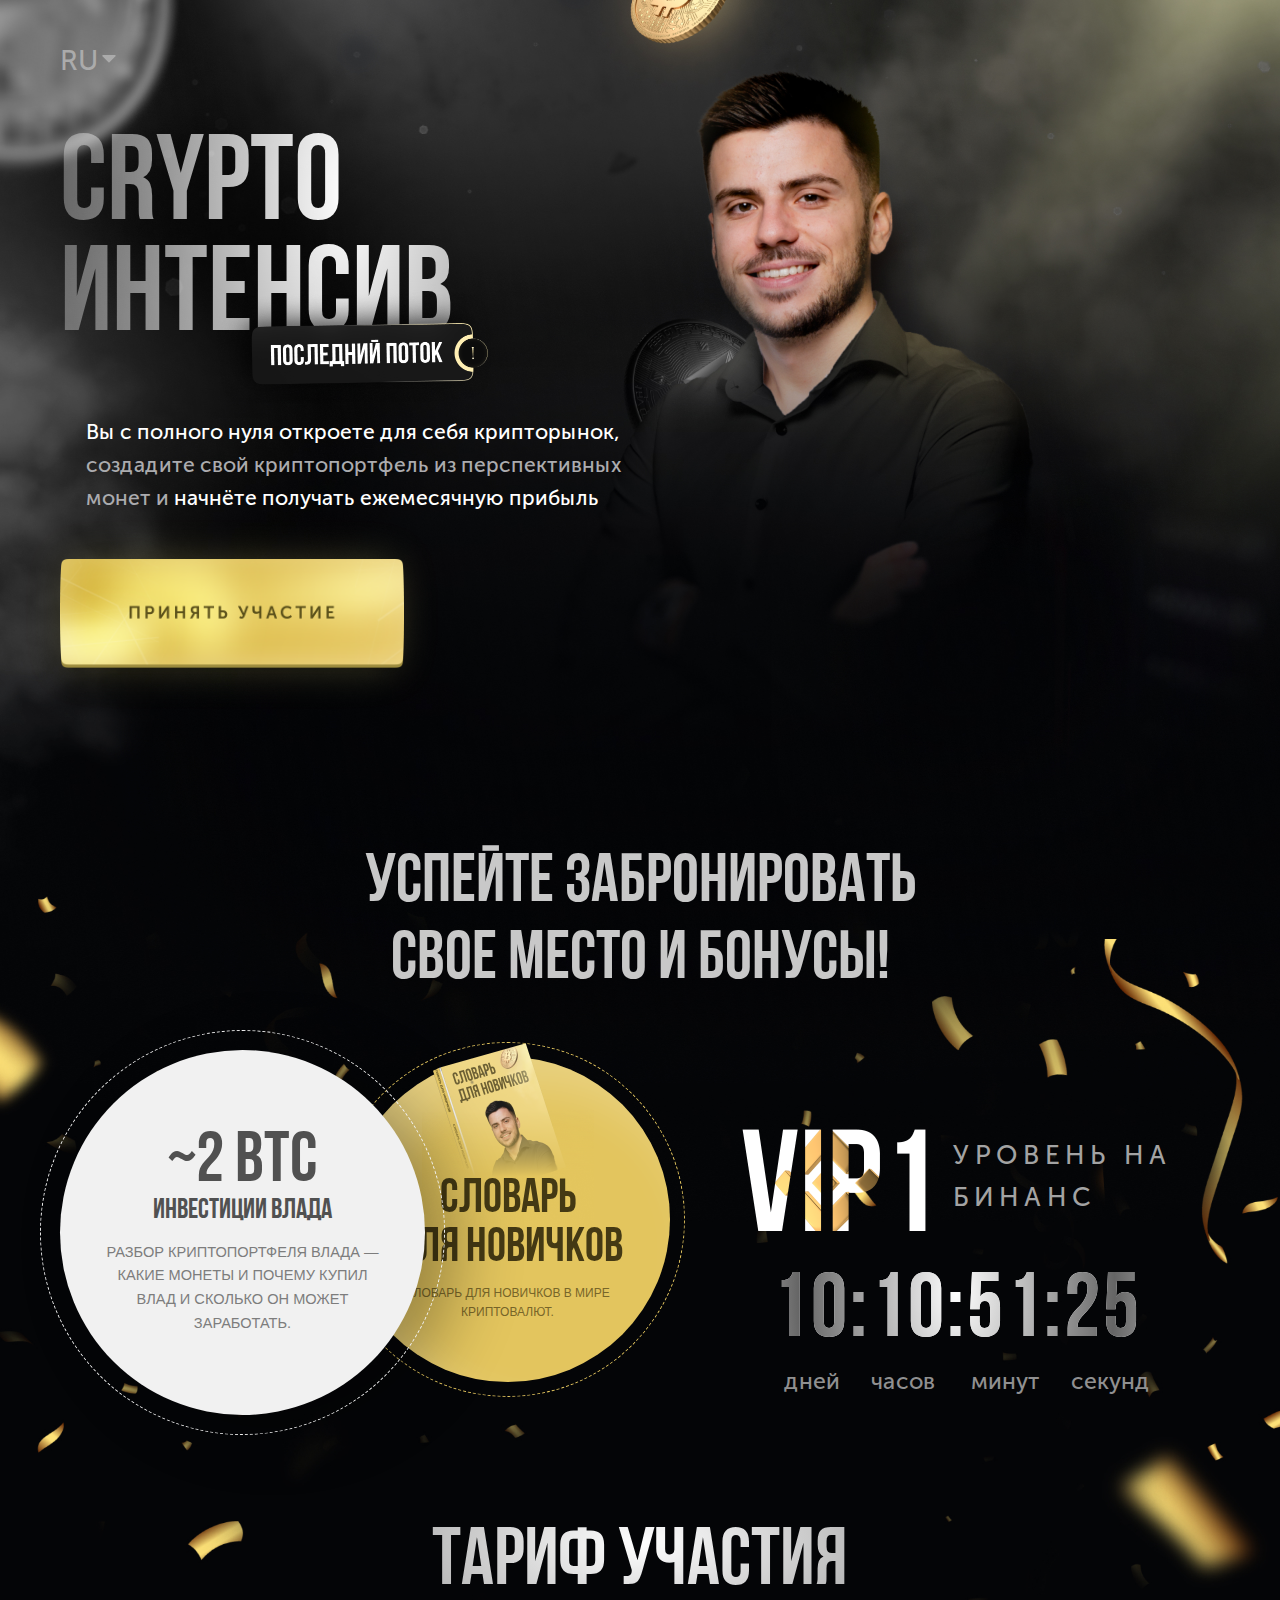
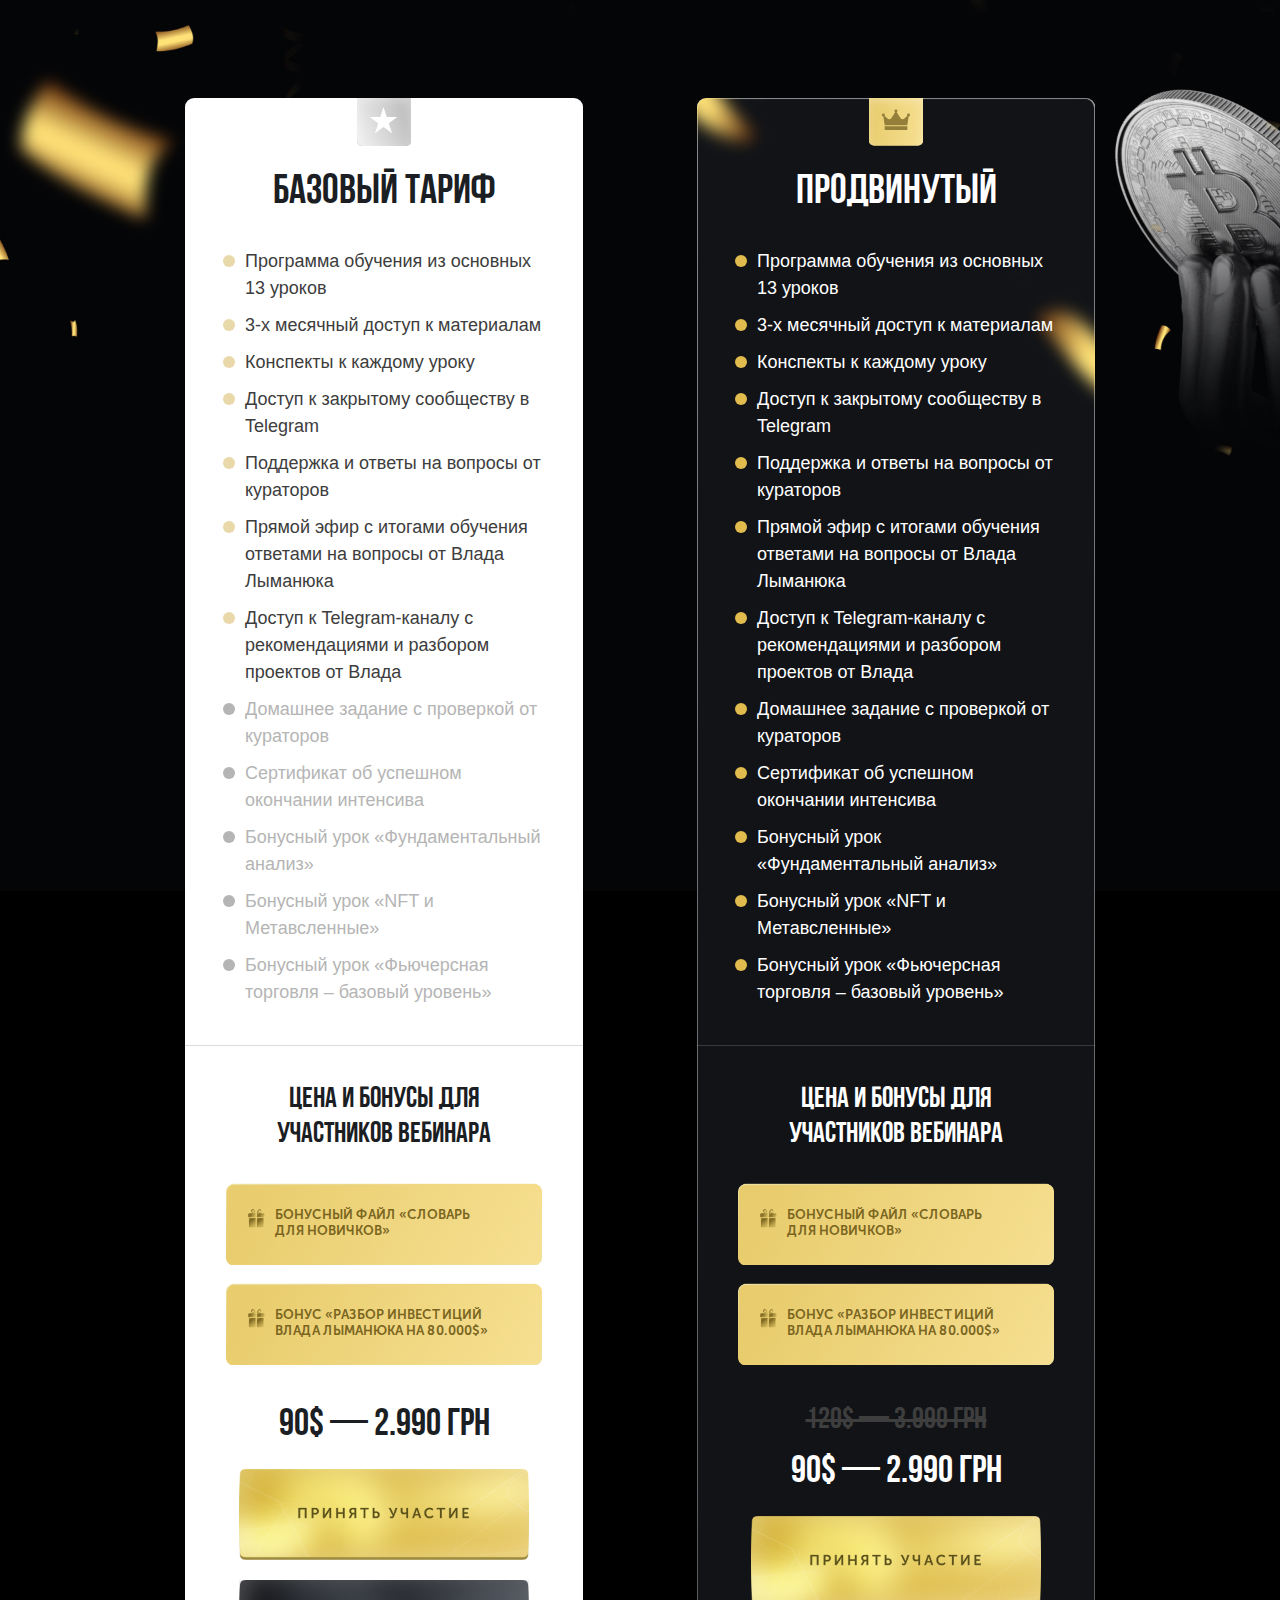
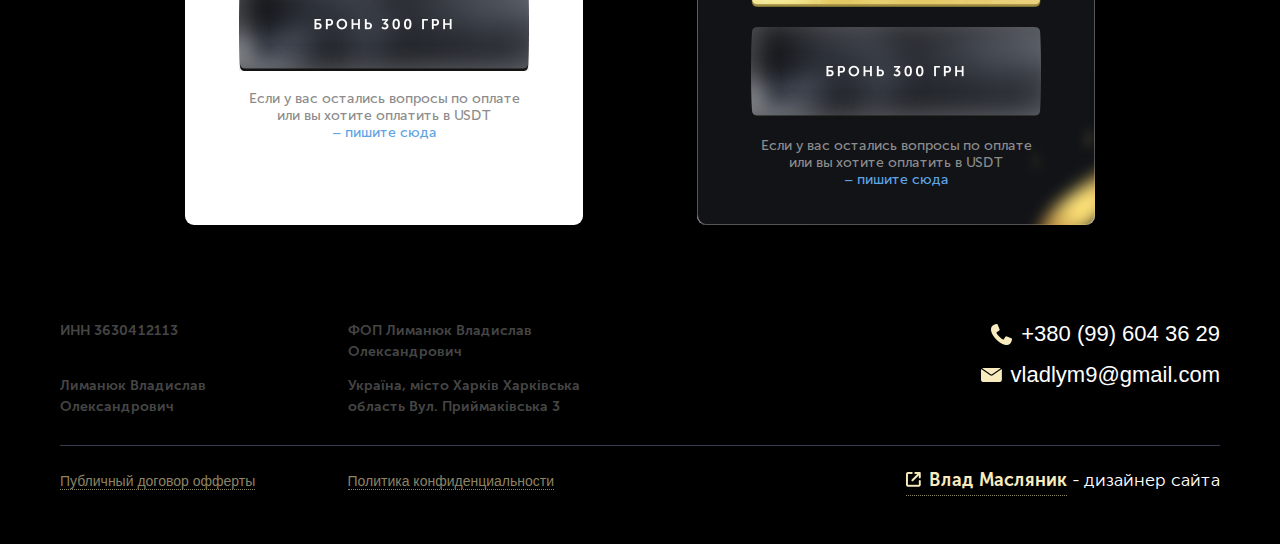
==== commit 5919f778: "new version 13.06" ====
--- a/webinar1/index.html
+++ b/webinar1/index.html
@@ -17,17 +17,22 @@
 <body class="load courses-page">
 	<header class="header">
 		<div class="section-frame header-frame">
-			<div class="crypto-title__descripter table-show-flex">
-				<b>&mdash; ОНЛАЙН <br> ИНТЕНСИВ</b>
-				<p>Новая возможность <br> в&nbsp;текущих реалиях</p>
-			</div>
-			<div class="burger">
+			<div class="page-header__language-select">
+				<select class="change-lang">
+					<option value="ua">UA</option>
+					<option value="ru" selected>RU</option>
+				</select>
+				<a href="javascript:;" class="btn--language">
+					<svg width="14" height="9" viewBox="0 0 14 9" fill="none" xmlns="http://www.w3.org/2000/svg"><path d="M7.53306 8.33251C7.23955 8.62906 6.76045 8.62906 6.46694 8.33251L0.470259 2.27368C0.00153699 1.8001 0.336999 0.996094 1.00331 0.996094L12.9967 0.996095C13.663 0.996095 13.9985 1.80011 13.5297 2.27368L7.53306 8.33251Z" fill="#ABABAB"/></svg>
+				</a>
+			</div>
+<!-- 			<div class="burger">
 				<span></span>
 				<span></span>
 				<span></span>
-			</div>
-		</div>
-		<div class="menu">
+			</div> -->
+		</div>
+<!-- 		<div class="menu">
 			<div class="menu-wrap">
 				<div class="menu-top-content">
 					<div class="menu-header">
@@ -56,121 +61,147 @@
 					</div>
 				</div>
 			</div>
-		</div>
+		</div> -->
 	</header>
 	<main>
-        <div class="crypto">
+  	<div class="crypto">
 			<div class="section-frame">
 				<div class="crypto-title">
-					<h1>Crypto <br>
-					интенсив</h1>
-					<div class="crypto-title__descripter table-hide">
-						<b>&mdash; ОНЛАЙН ИНТЕНСИВ</b>
-						<p>Новая возможность в&nbsp;текущих реалиях</p>
-					</div>
-				</div>
-				<p class="crypto-info"><b>Вы с полного нуля откроете для&nbsp;себя&nbsp;крипторынок,</b> создадите свой криптопортфель из перспективных монет и <b>начнёте получать ежемесячную прибыль</b></p>
-				<img src="images/person-mob.png" class="person-mob" alt="">
+					<h1 class="lang-header-title">Crypto <br> интенсив</h1>
+					<div class="crypto-title__descripter table-hide lang-crypto-descripter"><img src="images/descripter.png" alt=""></div>
+				</div>
+				<p class="crypto-info"><span class="lang-header-text-1">Вы с полного нуля откроете для себя крипторынок,</span> <span class="lang-header-text-2">создадите свой криптопортфель из перспективных монет и</span> <span class="lang-header-text-3">начнёте получать ежемесячную прибыль</span></p>
+<!-- 				<img src="images/person-mob.png" class="person-mob" alt=""> -->
 				<!--<a href="#" class="crypto-btn button js-popup" data-popup="application">-->
-				    <div class="crypto-btn button">
-					<img src="images/button/1ru.png" class="button-pc" alt="">
-					<img src="images/button/1rumob.png" class="button-mob" alt="">
+		    <div class="crypto-btn button">
+					<div class="crypto-btn__wrapper lang-header-button" data-toggle="anchor" data-target="#tarrifs-block"><img src="images/button/participation-page.png" class="button-pc" alt=""></div>
+					<div class="crypto-btn__wrapper lang-header-button-mobile" data-target="#tarrifs-block"><img src="images/button/participation-mob.png" class="button-mob" alt=""></div>
 				</div>
 			</div>
 		</div>
 		<div class="booking">
 			<div class="section-frame">
-				<h2 class="booking-title">Успейте забронировать <br>
-				свое место и бонусы!</h2>
-				<p class="yellow-circle__descriptor yellow-circle__descriptor_mob"><img src="images/icon/plus.svg" alt=""> 3 бонуса</p>
+				<h2 class="booking-title lang-booking-title">Успейте забронировать <br> свое место и бонусы!</h2>
 				<div class="booking-content">
 					<div class="booking-circles">
 						<div class="white-circle">
-							<h3 class="white-circle__title"><span>~2 BTC</span> Инвестиции Влада</h3>
-							<p class="white-circle__info">Разбор криптопортфеля Влада — какие монеты и почему купил Влад и сколько он может заработать.</p>
+							<h3 class="white-circle__title"><span>~2 BTC</span> <span class="lang-white-title">Инвестиции Влада</span></h3>
+							<p class="white-circle__info lang-white-text">Разбор криптопортфеля Влада — какие монеты и почему купил Влад и сколько он может заработать.</p>
 						</div>
 						<div class="yellow-circle">
-							<img src="images/booking-icon.png" class="yellow-circle__icon" alt="">
-							<h3>Топ 5 монет <br>
-							на 2022 год</h3>
-							<p class="yellow-circle__descriptor yellow-circle__descriptor_pc"><img src="images/icon/plus.svg" alt=""> 3 бонуса</p>
-						</div>
-						<img src="images/booking-counter.png" class="booking-counter" alt="">
-					</div>
-					<div class="booking-timer">
-						<div class="booking-book">
-							<div class="booking-book__size">
-								<div class="booking-book__size-content">
-									<span>pdf</span>
-									<p>4.1 мб</p>
+							<h3 class="lang-yellow-title">Словарь <br> для новичков</h3>
+							<p class="lang-yellow-text">Словарь для новичков в мире криптовалют.</p>
+						</div>
+					</div>
+					<div class="booking-wrapper">
+						<div class="booking-vip__title">
+							<div class="booking-vip__picture"><img src="images/vip.png" alt=""></div>
+							<span class="lang-booking-level">Уровень на бинанс</span>
+						</div>
+						<div class="booking-timer">
+							<div class="booking-time">
+								<p class="vocabulary-timer js-timer" data-timer="June 30, 2022 15:00:00">10:10:51:25</p>
+								<ul class="vocabulary-timer-title">
+									<li class="lang-timer-days">дней</li>
+									<li class="lang-timer-hours">часов</li>
+									<li class="lang-timer-minutes">минут</li>
+									<li>секунд</li>
+								</ul>
+							</div>
+						</div>
+					</div>
+				</div>
+			</div>
+		</div>
+
+		<div class="tariffs-block" id="tarrifs-block">
+			<div class="section-frame">
+				<div class="tariffs-block__wrapper">
+					<div class="tariffs-block__title lang-tarrif-title">Тариф участия</div>
+
+					<div class="tariffs-block__inner-wrapper">
+
+						<div class="tariffs-block__card-block basic">
+							<div class="tariffs-block__card-title lang-tarrif-basic-title">Базовый тариф</div>
+							<div class="tariffs-block__card-list">
+								<ul>
+									<li class="lang-tarrif-basic-option-1">Программа обучения из основных 13 уроков</li>
+									<li class="lang-tarrif-basic-option-2">3-х месячный доступ к материалам</li>
+									<li class="lang-tarrif-basic-option-3">Конспекты к каждому уроку</li>
+									<li class="lang-tarrif-basic-option-4">Доступ к закрытому сообществу <br> в Telegram</li>
+									<li class="lang-tarrif-basic-option-5">Поддержка и ответы на вопросы от кураторов</li>
+									<li class="lang-tarrif-basic-option-6">Прямой эфир с итогами обучения ответами на вопросы от Влада Лыманюка</li>
+									<li class="lang-tarrif-basic-option-7">Доступ к Telegram-каналу с рекомендациями и разбором проектов от Влада</li>
+									<li class="disabled"><span class="lang-tarrif-basic-option-8">Домашнее задание с проверкой от кураторов</span></li>
+									<li class="disabled"><span class="lang-tarrif-basic-option-9">Сертификат об успешном окончании интенсива</span></li>
+									<li class="disabled"><span class="lang-tarrif-basic-option-10">Бонусный урок «Фундаментальный анализ»</span></li>
+									<li class="disabled"><span class="lang-tarrif-basic-option-11">Бонусный урок «NFT и Метавсленные»</span></li>
+									<li class="disabled"><span class="lang-tarrif-basic-option-12">Бонусный урок «Фьючерсная торговля – базовый уровень»</span></li>
+								</ul>
+							</div>
+							<div class="tarrifs-block__bonus-title lang-basic-bonus-title">Цена и бонусы для участников вебинара</div>
+							<div class="tarrifs-block__card-bonus-wrapper">
+								<div class="tarrifs-block__card-bonus-block">
+									<div class="tarrifs-block__card-bonus-icon"><svg width="17" height="19" fill="none" xmlns="http://www.w3.org/2000/svg"><path d="M0 5.158v2.165c0 .55.447.998.998.998h6.649V4.16H.998A.998.998 0 0 0 0 5.158Z" fill="url(#a)"/><path d="M15.51 4.16H8.86v4.16h6.65a.998.998 0 0 0 .998-.997V5.158a.998.998 0 0 0-.999-.998Z" fill="url(#b)"/><path d="M.928 17.682c0 .357.29.647.646.647h6.073V9.057H.927v8.625Z" fill="url(#c)"/><path d="M8.86 18.329h6.073c.357 0 .647-.29.647-.647V9.057H8.86v9.272Z" fill="url(#d)"/><path d="M4 3.457c.208.117.634.272 1.908.272.703 0 1.324-.048 1.35-.05a.421.421 0 0 0 .342-.614C7.408 2.692 6.41.808 5.698.41a1.745 1.745 0 0 0-2.373.674 1.746 1.746 0 0 0 .674 2.373Zm.061-1.962a.902.902 0 0 1 1.226-.348c.262.146.792.924 1.25 1.726-.19.007-.406.012-.629.012-1.116 0-1.429-.126-1.499-.165a.902.902 0 0 1-.348-1.225Z" fill="url(#e)"/><path d="M9.25 3.68c.026.001.647.05 1.35.05 1.274 0 1.7-.156 1.909-.272a1.747 1.747 0 0 0 .674-2.373A1.746 1.746 0 0 0 10.81.41c-.713.398-1.71 2.282-1.902 2.655a.422.422 0 0 0 .342.614Zm1.97-2.533a.9.9 0 1 1 .878 1.574c-.07.038-.383.165-1.499.165-.223 0-.438-.006-.628-.012.458-.803.988-1.581 1.25-1.727Z" fill="url(#f)"/><defs><radialGradient id="a" cx="0" cy="0" r="1" gradientUnits="userSpaceOnUse" gradientTransform="matrix(7.14514 3.60303 -10.00752 19.84585 2.612 5.061)"><stop stop-color="#7A651F"/><stop offset=".55" stop-color="#A58B36" stop-opacity=".54"/><stop offset="1" stop-color="#B09332" stop-opacity="0"/></radialGradient><radialGradient id="b" cx="0" cy="0" r="1" gradientUnits="userSpaceOnUse" gradientTransform="rotate(26.76 -4.902 26.646) scale(8.00207 22.2262)"><stop stop-color="#7A651F"/><stop offset=".55" stop-color="#A58B36" stop-opacity=".54"/><stop offset="1" stop-color="#B09332" stop-opacity="0"/></radialGradient><radialGradient id="c" cx="0" cy="0" r="1" gradientUnits="userSpaceOnUse" gradientTransform="rotate(51.974 -9.74 8.839) scale(10.1916 34.1673)"><stop stop-color="#7A651F"/><stop offset=".55" stop-color="#A58B36" stop-opacity=".54"/><stop offset="1" stop-color="#B09332" stop-opacity="0"/></radialGradient><radialGradient id="d" cx="0" cy="0" r="1" gradientUnits="userSpaceOnUse" gradientTransform="matrix(6.27822 8.02836 -26.91503 21.0477 11.156 11.066)"><stop stop-color="#7A651F"/><stop offset=".55" stop-color="#A58B36" stop-opacity=".54"/><stop offset="1" stop-color="#B09332" stop-opacity="0"/></radialGradient><radialGradient id="e" cx="0" cy="0" r="1" gradientUnits="userSpaceOnUse" gradientTransform="rotate(35.835 .85 7.678) scale(5.23555 17.1678)"><stop stop-color="#7A651F"/><stop offset=".55" stop-color="#A58B36" stop-opacity=".54"/><stop offset="1" stop-color="#B09332" stop-opacity="0"/></radialGradient><radialGradient id="f" cx="0" cy="0" r="1" gradientUnits="userSpaceOnUse" gradientTransform="rotate(35.836 3.728 16.58) scale(5.23561 17.1683)"><stop stop-color="#7A651F"/><stop offset=".55" stop-color="#A58B36" stop-opacity=".54"/><stop offset="1" stop-color="#B09332" stop-opacity="0"/></radialGradient></defs></svg></div>
+									<div class="tarrifs-block__card-bonus-title lang-bonus-card-title-1">Бонусный файл «Словарь <br> для новичков»</div>
 								</div>
-							</div>
-							<img src="images/booking-book.png" class="booking-book__photo" alt="">
-						</div>
-						<div class="booking-time">
-							<p class="vocabulary-timer js-timer" data-timer="April 30, 2022 15:00:00">10:10:51:25</p>
-							<ul class="vocabulary-timer-title">
-								<li>дней</li>
-								<li>часов</li>
-								<li>минут</li>
-								<li>секунд</li>
-							</ul>
-						</div>
-					</div>
-				</div>
-			</div>
-		</div>
-		<div class="participation">
-			<div class="section-frame">
-				<h2 class="page-title page-participation-title">Тариф участия</h2>
-				<div class="participation-item">
-					<h3 class="participation-title">Crypto интенсив</h3>
-					<div class="participation-info">
-						<div class="participation-info__item">
-							<img src="images/icon/program-list.png" alt="">
-							<p>Программа обучения из 12 уроков</p>
-						</div>
-						<div class="participation-info__item">
-							<img src="images/icon/program-list.png" alt="">
-							<p>3-х месячный доступ к материалам</p>
-						</div>
-						<div class="participation-info__item">
-							<img src="images/icon/program-list.png" alt="">
-							<p>Доступ к закрытому сообществу в Telegram</p>
-						</div>
-						<div class="participation-info__item">
-							<img src="images/icon/program-list.png" alt="">
-							<p>Прямой эфир с&nbsp;ответами на&nbsp;вопросы и&nbsp;итогами от&nbsp;Влада&nbsp;Лыманюка</p>
-						</div>
-					</div>
-					<div class="participation-gift">
-						<div class="participation-gift__item participation-gift_1">
-							<img src="images/icon/rate-icon.png" alt="">
-							<p>топ 5 монет на 2022 год</p>
-						</div>
-						<div class="participation-gift__item participation-gift_2">
-							<img src="images/icon/rate-icon.png" alt="">
-							<p>Бонус «Разбор инвестиций
-							Влада Лыманюка на 80.000$»</p>
-						</div>
-						<div class="participation-gift__item participation-gift_3">
-							<img src="images/icon/rate-icon.png" alt="">
-							<p>Бонусный файл «Словарь для новичков»</p>
-						</div>
-					</div>
-					<div class="participation-price">
-						<span>2 990 грн </span>
-						<p>Часть денег пойдёт <br>
-						на благотворительный фонд</p>
-					</div>
-					<!--<a href="#" class="participation-button button js-popup" data-popup="application">-->
-					    <div class="participation-button button">
-						<img src="images/button/3ru.png" alt="">
-					</div>
-				</div>
-			</div>
-		</div>
-        	<div class="popup-frame target-frame">
+								<div class="tarrifs-block__card-bonus-block">
+									<div class="tarrifs-block__card-bonus-icon"><svg width="17" height="19" fill="none" xmlns="http://www.w3.org/2000/svg"><path d="M0 5.158v2.165c0 .55.447.998.998.998h6.649V4.16H.998A.998.998 0 0 0 0 5.158Z" fill="url(#a)"/><path d="M15.51 4.16H8.86v4.16h6.65a.998.998 0 0 0 .998-.997V5.158a.998.998 0 0 0-.999-.998Z" fill="url(#b)"/><path d="M.928 17.682c0 .357.29.647.646.647h6.073V9.057H.927v8.625Z" fill="url(#c)"/><path d="M8.86 18.329h6.073c.357 0 .647-.29.647-.647V9.057H8.86v9.272Z" fill="url(#d)"/><path d="M4 3.457c.208.117.634.272 1.908.272.703 0 1.324-.048 1.35-.05a.421.421 0 0 0 .342-.614C7.408 2.692 6.41.808 5.698.41a1.745 1.745 0 0 0-2.373.674 1.746 1.746 0 0 0 .674 2.373Zm.061-1.962a.902.902 0 0 1 1.226-.348c.262.146.792.924 1.25 1.726-.19.007-.406.012-.629.012-1.116 0-1.429-.126-1.499-.165a.902.902 0 0 1-.348-1.225Z" fill="url(#e)"/><path d="M9.25 3.68c.026.001.647.05 1.35.05 1.274 0 1.7-.156 1.909-.272a1.747 1.747 0 0 0 .674-2.373A1.746 1.746 0 0 0 10.81.41c-.713.398-1.71 2.282-1.902 2.655a.422.422 0 0 0 .342.614Zm1.97-2.533a.9.9 0 1 1 .878 1.574c-.07.038-.383.165-1.499.165-.223 0-.438-.006-.628-.012.458-.803.988-1.581 1.25-1.727Z" fill="url(#f)"/><defs><radialGradient id="a" cx="0" cy="0" r="1" gradientUnits="userSpaceOnUse" gradientTransform="matrix(7.14514 3.60303 -10.00752 19.84585 2.612 5.061)"><stop stop-color="#7A651F"/><stop offset=".55" stop-color="#A58B36" stop-opacity=".54"/><stop offset="1" stop-color="#B09332" stop-opacity="0"/></radialGradient><radialGradient id="b" cx="0" cy="0" r="1" gradientUnits="userSpaceOnUse" gradientTransform="rotate(26.76 -4.902 26.646) scale(8.00207 22.2262)"><stop stop-color="#7A651F"/><stop offset=".55" stop-color="#A58B36" stop-opacity=".54"/><stop offset="1" stop-color="#B09332" stop-opacity="0"/></radialGradient><radialGradient id="c" cx="0" cy="0" r="1" gradientUnits="userSpaceOnUse" gradientTransform="rotate(51.974 -9.74 8.839) scale(10.1916 34.1673)"><stop stop-color="#7A651F"/><stop offset=".55" stop-color="#A58B36" stop-opacity=".54"/><stop offset="1" stop-color="#B09332" stop-opacity="0"/></radialGradient><radialGradient id="d" cx="0" cy="0" r="1" gradientUnits="userSpaceOnUse" gradientTransform="matrix(6.27822 8.02836 -26.91503 21.0477 11.156 11.066)"><stop stop-color="#7A651F"/><stop offset=".55" stop-color="#A58B36" stop-opacity=".54"/><stop offset="1" stop-color="#B09332" stop-opacity="0"/></radialGradient><radialGradient id="e" cx="0" cy="0" r="1" gradientUnits="userSpaceOnUse" gradientTransform="rotate(35.835 .85 7.678) scale(5.23555 17.1678)"><stop stop-color="#7A651F"/><stop offset=".55" stop-color="#A58B36" stop-opacity=".54"/><stop offset="1" stop-color="#B09332" stop-opacity="0"/></radialGradient><radialGradient id="f" cx="0" cy="0" r="1" gradientUnits="userSpaceOnUse" gradientTransform="rotate(35.836 3.728 16.58) scale(5.23561 17.1683)"><stop stop-color="#7A651F"/><stop offset=".55" stop-color="#A58B36" stop-opacity=".54"/><stop offset="1" stop-color="#B09332" stop-opacity="0"/></radialGradient></defs></svg></div>
+									<div class="tarrifs-block__card-bonus-title lang-bonus-card-title-2">Бонус «Разбор инвестиций Влада Лыманюка на 80.000$»</div>
+								</div>
+							</div>
+							<div class="tarrifs-block__card-price">90$ — 2.990 грн</div>
+							<div class="tarrifs-block__card-wrapper">
+								<a href="javascript:;" class="btn btn--buy lang-tarrif-button-buy"><img src="images/button/participation.png" alt=""></a>
+								<a href="javascript:;" class="btn btn--booking"><img src="images/btn-booking.png" alt=""></a>
+							</div>
+							<div class="tarrifs-block__card-descriptions"><span class="lang-tarrif-basic-description">Если у вас остались вопросы по оплате или вы хотите оплатить в USDT</span> <a href="#" class="lang-tarrif-basic-contact">– пишите сюда</a></div>
+						</div>
+
+						<div class="tariffs-block__card-block pro">
+							<div class="tariffs-block__card-title lang-tarrif-pro-title">Продвинутый</div>
+							<div class="tariffs-block__card-list">
+								<ul>
+									<li class="lang-tarrif-pro-option-1">Программа обучения из основных 13 уроков</li>
+									<li class="lang-tarrif-pro-option-2">3-х месячный доступ к материалам</li>
+									<li class="lang-tarrif-pro-option-3">Конспекты к каждому уроку</li>
+									<li class="lang-tarrif-pro-option-4">Доступ к закрытому сообществу в Telegram</li>
+									<li class="lang-tarrif-pro-option-5">Поддержка и ответы на вопросы от кураторов</li>
+									<li class="lang-tarrif-pro-option-6">Прямой эфир с итогами обучения ответами на вопросы от Влада Лыманюка</li>
+									<li class="lang-tarrif-pro-option-7">Доступ к Telegram-каналу с рекомендациями и разбором проектов от Влада</li>
+									<li class="lang-tarrif-pro-option-8">Домашнее задание с проверкой от кураторов</li>
+									<li class="lang-tarrif-pro-option-9">Сертификат об успешном окончании интенсива</li>
+									<li class="lang-tarrif-pro-option-10">Бонусный урок <br> «Фундаментальный анализ»</li>
+									<li class="lang-tarrif-pro-option-11">Бонусный урок «NFT и Метавсленные»</li>
+									<li class="lang-tarrif-pro-option-12">Бонусный урок «Фьючерсная торговля – базовый уровень»</li>
+								</ul>
+							</div>
+							<div class="tarrifs-block__bonus-title lang-basic-bonus-title-2 pro">Цена и бонусы для участников вебинара</div>
+							<div class="tarrifs-block__card-bonus-wrapper">
+								<div class="tarrifs-block__card-bonus-block">
+									<div class="tarrifs-block__card-bonus-icon"><svg width="17" height="19" fill="none" xmlns="http://www.w3.org/2000/svg"><path d="M0 5.158v2.165c0 .55.447.998.998.998h6.649V4.16H.998A.998.998 0 0 0 0 5.158Z" fill="url(#a)"/><path d="M15.51 4.16H8.86v4.16h6.65a.998.998 0 0 0 .998-.997V5.158a.998.998 0 0 0-.999-.998Z" fill="url(#b)"/><path d="M.928 17.682c0 .357.29.647.646.647h6.073V9.057H.927v8.625Z" fill="url(#c)"/><path d="M8.86 18.329h6.073c.357 0 .647-.29.647-.647V9.057H8.86v9.272Z" fill="url(#d)"/><path d="M4 3.457c.208.117.634.272 1.908.272.703 0 1.324-.048 1.35-.05a.421.421 0 0 0 .342-.614C7.408 2.692 6.41.808 5.698.41a1.745 1.745 0 0 0-2.373.674 1.746 1.746 0 0 0 .674 2.373Zm.061-1.962a.902.902 0 0 1 1.226-.348c.262.146.792.924 1.25 1.726-.19.007-.406.012-.629.012-1.116 0-1.429-.126-1.499-.165a.902.902 0 0 1-.348-1.225Z" fill="url(#e)"/><path d="M9.25 3.68c.026.001.647.05 1.35.05 1.274 0 1.7-.156 1.909-.272a1.747 1.747 0 0 0 .674-2.373A1.746 1.746 0 0 0 10.81.41c-.713.398-1.71 2.282-1.902 2.655a.422.422 0 0 0 .342.614Zm1.97-2.533a.9.9 0 1 1 .878 1.574c-.07.038-.383.165-1.499.165-.223 0-.438-.006-.628-.012.458-.803.988-1.581 1.25-1.727Z" fill="url(#f)"/><defs><radialGradient id="a" cx="0" cy="0" r="1" gradientUnits="userSpaceOnUse" gradientTransform="matrix(7.14514 3.60303 -10.00752 19.84585 2.612 5.061)"><stop stop-color="#7A651F"/><stop offset=".55" stop-color="#A58B36" stop-opacity=".54"/><stop offset="1" stop-color="#B09332" stop-opacity="0"/></radialGradient><radialGradient id="b" cx="0" cy="0" r="1" gradientUnits="userSpaceOnUse" gradientTransform="rotate(26.76 -4.902 26.646) scale(8.00207 22.2262)"><stop stop-color="#7A651F"/><stop offset=".55" stop-color="#A58B36" stop-opacity=".54"/><stop offset="1" stop-color="#B09332" stop-opacity="0"/></radialGradient><radialGradient id="c" cx="0" cy="0" r="1" gradientUnits="userSpaceOnUse" gradientTransform="rotate(51.974 -9.74 8.839) scale(10.1916 34.1673)"><stop stop-color="#7A651F"/><stop offset=".55" stop-color="#A58B36" stop-opacity=".54"/><stop offset="1" stop-color="#B09332" stop-opacity="0"/></radialGradient><radialGradient id="d" cx="0" cy="0" r="1" gradientUnits="userSpaceOnUse" gradientTransform="matrix(6.27822 8.02836 -26.91503 21.0477 11.156 11.066)"><stop stop-color="#7A651F"/><stop offset=".55" stop-color="#A58B36" stop-opacity=".54"/><stop offset="1" stop-color="#B09332" stop-opacity="0"/></radialGradient><radialGradient id="e" cx="0" cy="0" r="1" gradientUnits="userSpaceOnUse" gradientTransform="rotate(35.835 .85 7.678) scale(5.23555 17.1678)"><stop stop-color="#7A651F"/><stop offset=".55" stop-color="#A58B36" stop-opacity=".54"/><stop offset="1" stop-color="#B09332" stop-opacity="0"/></radialGradient><radialGradient id="f" cx="0" cy="0" r="1" gradientUnits="userSpaceOnUse" gradientTransform="rotate(35.836 3.728 16.58) scale(5.23561 17.1683)"><stop stop-color="#7A651F"/><stop offset=".55" stop-color="#A58B36" stop-opacity=".54"/><stop offset="1" stop-color="#B09332" stop-opacity="0"/></radialGradient></defs></svg></div>
+									<div class="tarrifs-block__card-bonus-title lang-bonus-card-title-3">Бонусный файл «Словарь <br> для новичков»</div>
+								</div>
+								<div class="tarrifs-block__card-bonus-block">
+									<div class="tarrifs-block__card-bonus-icon"><svg width="17" height="19" fill="none" xmlns="http://www.w3.org/2000/svg"><path d="M0 5.158v2.165c0 .55.447.998.998.998h6.649V4.16H.998A.998.998 0 0 0 0 5.158Z" fill="url(#a)"/><path d="M15.51 4.16H8.86v4.16h6.65a.998.998 0 0 0 .998-.997V5.158a.998.998 0 0 0-.999-.998Z" fill="url(#b)"/><path d="M.928 17.682c0 .357.29.647.646.647h6.073V9.057H.927v8.625Z" fill="url(#c)"/><path d="M8.86 18.329h6.073c.357 0 .647-.29.647-.647V9.057H8.86v9.272Z" fill="url(#d)"/><path d="M4 3.457c.208.117.634.272 1.908.272.703 0 1.324-.048 1.35-.05a.421.421 0 0 0 .342-.614C7.408 2.692 6.41.808 5.698.41a1.745 1.745 0 0 0-2.373.674 1.746 1.746 0 0 0 .674 2.373Zm.061-1.962a.902.902 0 0 1 1.226-.348c.262.146.792.924 1.25 1.726-.19.007-.406.012-.629.012-1.116 0-1.429-.126-1.499-.165a.902.902 0 0 1-.348-1.225Z" fill="url(#e)"/><path d="M9.25 3.68c.026.001.647.05 1.35.05 1.274 0 1.7-.156 1.909-.272a1.747 1.747 0 0 0 .674-2.373A1.746 1.746 0 0 0 10.81.41c-.713.398-1.71 2.282-1.902 2.655a.422.422 0 0 0 .342.614Zm1.97-2.533a.9.9 0 1 1 .878 1.574c-.07.038-.383.165-1.499.165-.223 0-.438-.006-.628-.012.458-.803.988-1.581 1.25-1.727Z" fill="url(#f)"/><defs><radialGradient id="a" cx="0" cy="0" r="1" gradientUnits="userSpaceOnUse" gradientTransform="matrix(7.14514 3.60303 -10.00752 19.84585 2.612 5.061)"><stop stop-color="#7A651F"/><stop offset=".55" stop-color="#A58B36" stop-opacity=".54"/><stop offset="1" stop-color="#B09332" stop-opacity="0"/></radialGradient><radialGradient id="b" cx="0" cy="0" r="1" gradientUnits="userSpaceOnUse" gradientTransform="rotate(26.76 -4.902 26.646) scale(8.00207 22.2262)"><stop stop-color="#7A651F"/><stop offset=".55" stop-color="#A58B36" stop-opacity=".54"/><stop offset="1" stop-color="#B09332" stop-opacity="0"/></radialGradient><radialGradient id="c" cx="0" cy="0" r="1" gradientUnits="userSpaceOnUse" gradientTransform="rotate(51.974 -9.74 8.839) scale(10.1916 34.1673)"><stop stop-color="#7A651F"/><stop offset=".55" stop-color="#A58B36" stop-opacity=".54"/><stop offset="1" stop-color="#B09332" stop-opacity="0"/></radialGradient><radialGradient id="d" cx="0" cy="0" r="1" gradientUnits="userSpaceOnUse" gradientTransform="matrix(6.27822 8.02836 -26.91503 21.0477 11.156 11.066)"><stop stop-color="#7A651F"/><stop offset=".55" stop-color="#A58B36" stop-opacity=".54"/><stop offset="1" stop-color="#B09332" stop-opacity="0"/></radialGradient><radialGradient id="e" cx="0" cy="0" r="1" gradientUnits="userSpaceOnUse" gradientTransform="rotate(35.835 .85 7.678) scale(5.23555 17.1678)"><stop stop-color="#7A651F"/><stop offset=".55" stop-color="#A58B36" stop-opacity=".54"/><stop offset="1" stop-color="#B09332" stop-opacity="0"/></radialGradient><radialGradient id="f" cx="0" cy="0" r="1" gradientUnits="userSpaceOnUse" gradientTransform="rotate(35.836 3.728 16.58) scale(5.23561 17.1683)"><stop stop-color="#7A651F"/><stop offset=".55" stop-color="#A58B36" stop-opacity=".54"/><stop offset="1" stop-color="#B09332" stop-opacity="0"/></radialGradient></defs></svg></div>
+									<div class="tarrifs-block__card-bonus-title lang-bonus-card-title-4">Бонус «Разбор инвестиций Влада Лыманюка на 80.000$»</div>
+								</div>
+							</div>
+							<div class="tarrifs-block__card-old-price">120$ — 3.990 грн</div>
+							<div class="tarrifs-block__card-price">90$ — 2.990 грн</div>
+							<div class="tarrifs-block__card-wrapper">
+								<a href="javascript:;" class="btn btn--buy lang-tarrif-pro-button-buy"><img src="images/button/participation.png" alt=""></a>
+								<a href="javascript:;" class="btn btn--booking"><img src="images/btn-booking.png" alt=""></a>
+							</div>
+							<div class="tarrifs-block__card-descriptions"><span class="lang-tarrif-pro-description">Если у вас остались вопросы по оплате или вы хотите оплатить в USDT</span> <a href="#" class="lang-tarrif-pro-contact">– пишите сюда</a></div>
+						</div>
+
+					</div>
+				</div>
+			</div>
+		</div>
+
+  	<div class="popup-frame target-frame">
       <form action="#" method="post" class="popup popup-application target-box submit-form" data-popup="application">
         <img src="images/icon/close.png" class="popup-close" alt="">
         <h2 class="popup-title">заполните данные чтобы перейти к&nbsp;оплате</h2>
@@ -287,6 +318,7 @@
 	<script src="js/jquery.min.js"></script>
 	<script src="js/jquery.maskedinput.min.js"></script>
 	<script src="js/sweetalert.min.js"></script>
+	<script src="js/lang.js"></script>
 	<script src="js/slick.min.js" ></script>
 	<script src="js/core.js"></script>
 	<script src="js/common.js"></script>
--- a/webinar1/style/main.css
+++ b/webinar1/style/main.css
@@ -55,7 +55,12 @@
   -webkit-font-smoothing: antialiased;
   -moz-osx-font-smoothing: grayscale; }
 
+*, *:before, *:after {
+  box-sizing: border-box;
+}
+
 html {
+  box-sizing: border-box;
   line-height: 1.15;
   /* 1 */
   -webkit-text-size-adjust: 100%;
@@ -284,17 +289,17 @@
   background: url("../images/bg/main-bg.jpg") center top no-repeat, #000;
   -webkit-background-size: cover;
           background-size: cover; }
-  @media only screen and (max-width: 720px) {
+/*  @media only screen and (max-width: 720px) {
     body {
       background: url("../images/bg/main-mob-bg-2x.jpg") center top no-repeat, #000;
       -webkit-background-size: 100% 11573px;
-              background-size: 100% 11573px; } }
-
-@media only screen and (max-width: 1440px) and (min-width: 1200px) {
+              background-size: 100% 11573px; } }*/
+
+/*@media only screen and (max-width: 1440px) and (min-width: 1200px) {
   body {
-    zoom: 90%; } }
-
-@media only screen and (max-width: 720px) {
+    zoom: 90%; } }*/
+
+/*@media only screen and (max-width: 720px) {
   body {
     background: url("../images/bg/main-mob-bg-2x-430.jpg") center top no-repeat, #000;
     -webkit-background-size: 100% 11573px;
@@ -316,7 +321,7 @@
   body {
     background: url("../images/bg/main-mob-bg-2x.jpg") center top no-repeat, #000;
     -webkit-background-size: 100% 11573px;
-    background-size: 100% 11573px; } }
+    background-size: 100% 11573px; } }*/
 
 h1, h2, h3, h4, h5, h6, p {
   margin: 0;
@@ -853,7 +858,7 @@
   max-width: 572px;
   position: relative; }
   .crypto-title h1 {
-    font-size: 176.5px;
+    font-size: 122px;
     line-height: 91.02%;
     text-transform: uppercase;
     background: -webkit-radial-gradient(50% 28.13%, 77.6% 424.99%, #FFFFFF 0%, rgba(255, 255, 255, 0.4) 58%, rgba(255, 255, 255, 0) 100%);
@@ -863,11 +868,11 @@
     -webkit-text-fill-color: transparent;
     background-clip: text;
     text-fill-color: transparent; }
-  @media only screen and (max-width: 1200px) {
+  @media only screen and (max-width: 1199px) {
     .crypto-title {
       max-width: 441px; }
       .crypto-title h1 {
-        font-size: 120px; } }
+        font-size: 90px; } }
   @media only screen and (max-width: 720px) {
     .crypto-title h1 {
       text-align: center;
@@ -907,33 +912,558 @@
 
 .crypto-info {
   max-width: 535px;
-  margin-left: 35px;
-  margin-top: 20px;
+  margin-left: 26px;
+  margin-top: 60px;
+  font-family: 'MuseoSans', sans-serif;
+  font-weight: 500;
   font-size: 21px;
   line-height: 158.02%;
   color: #ABABAE; }
   .crypto-info b {
     color: #fff; }
-  @media only screen and (max-width: 1200px) {
+  @media only screen and (max-width: 1199px) {
     .crypto-info {
       max-width: 400px;
       font-size: 18px;
-      margin-left: 0; } }
+      margin-left: 0;
+      margin-top: 30px;
+    }
+  }
   @media only screen and (max-width: 720px) {
     .crypto-info {
       max-width: 300px;
-      font-size: 14px;
+      font-size: 13px;
       text-align: center;
       margin: 10px auto 0; } }
 
 .crypto-btn {
-  width: 444px;
+  width: 344px;
   margin-top: 45px; }
   @media only screen and (max-width: 720px) {
     .crypto-btn {
       width: 270px;
       height: 82px;
       margin: 295px auto 0; } }
+
+.page-header__language-select {
+  position: relative;
+  display: flex;
+  flex-direction: row;
+  align-items: center;
+  max-width: 56px;
+}
+
+.lang-header-text-1 {
+  color: #fff;
+}
+
+.lang-header-text-3 {
+  color: #fff;
+}
+
+.tariffs-block {
+  position: relative;
+  display: block;
+  padding-top: 100px;
+}
+
+.tariffs-block__wrapper {
+  position: relative;
+  display: block;
+}
+
+.tariffs-block__title {
+  display: block;
+  font-size: 81px;
+  font-family: 'Bebas', sans-serif;
+  line-height: 1.2;
+  font-weight: 400;
+  text-align: center;
+  background-color: -webkit-radial-gradient(50% 28.13%, 77.6% 424.99%, #FFFFFF 0%, #656565 54.98%, #FFFFFF 100%);
+  background: -o-radial-gradient(50% 28.13%, 77.6% 424.99%, #FFFFFF 0%, #656565 54.98%, #FFFFFF 100%);
+  background: radial-gradient(77.6% 424.99% at 50% 28.13%, #FFFFFF 0%, #656565 54.98%, #FFFFFF 100%);
+  -webkit-background-clip: text;
+  -webkit-text-fill-color: transparent;
+  background-clip: text;
+  text-fill-color: transparent;
+  margin-bottom: 86px;
+}
+
+.tariffs-block__inner-wrapper {
+  display: flex;
+  flex-direction: row;
+  justify-content: center;
+}
+
+.tariffs-block__card-block {
+  position: relative;
+  width: 100%;
+  max-width: 398px;
+  padding-top: 70px;
+  padding-left: 40px;
+  padding-right: 40px;
+  border-radius: 9px;
+  background-color: #fff;
+  padding-bottom: 37px;
+}
+
+.tariffs-block__card-block:not(:last-child) {
+  margin-right: 114px;
+}
+
+.tariffs-block__card-title {
+  display: block;
+  text-align: center;
+  font-family: 'Bebas', sans-serif;
+  font-weight: 400;
+  font-size: 42px;
+  line-height: 1.2;
+  text-transform: uppercase;
+  color: #1B1E23;
+  margin-bottom: 30px;
+}
+
+.tariffs-block__card-list {
+  position: relative;
+  display: block;
+  padding-left: 20px;
+  padding-bottom: 40px;
+  margin-bottom: 37px;
+}
+
+.tariffs-block__card-block.basic .tariffs-block__card-list::after {
+  content: '';
+  position: absolute;
+  left: -40px;
+  bottom: 0;
+  width: calc(100% + 80px);
+  height: 1px;
+  background-color: #DCDCDC;
+}
+
+.tariffs-block__card-block.pro .tariffs-block__card-list::after {
+  content: '';
+  position: absolute;
+  left: -40px;
+  bottom: 0;
+  width: calc(100% + 80px);
+  height: 1px;
+  background-color: rgba(220, 220, 220, 0.19);
+}
+
+.tariffs-block__card-list ul {
+  position: relative;
+  list-style-type: none;
+  margin: 0;
+  padding: 0;
+  width: 100%;
+  max-width: 316px;
+  font-family: 'SF UI Display', sans-serif;
+  font-weight: 400;
+  font-size: 18px;
+  color: #3D3D3D;
+}
+
+.tariffs-block__card-block.pro .tariffs-block__card-list ul {
+  color: #fff;
+}
+
+.tariffs-block__card-list ul li {
+  position: relative;
+}
+
+.tariffs-block__card-block.basic .tariffs-block__card-list ul li::before {
+  content: '';
+  position: absolute;
+  top: 7px;
+  left: -22px;
+  width: 12px;
+  height: 12px;
+  border-radius: 50px;
+  background-color: #E9D8AA;
+}
+
+.tariffs-block__card-block.pro .tariffs-block__card-list ul li::before {
+  content: '';
+  position: absolute;
+  top: 7px;
+  left: -22px;
+  width: 12px;
+  height: 12px;
+  border-radius: 50px;
+  background-color: #E2BB4F;
+}
+
+.tariffs-block__card-list ul li:not(:last-child) {
+  margin-bottom: 10px;
+}
+
+.tariffs-block__card-block.pro {
+  background-image: url('../images/bg-pro-tarrif.png');
+  background-repeat: no-repeat;
+  background-size: 100% 100%;
+}
+
+.tarrifs-block__card-price {
+  display: block;
+  text-align: center;
+  font-family: 'Bebas', sans-serif;
+  font-size: 38px;
+  line-height: 1.2;
+  color: #1B1E23;
+  text-transform: uppercase;
+  margin-bottom: 20px;
+}
+
+.tarrifs-block__card-wrapper {
+  display: block;
+  margin-bottom: 20px;
+}
+
+.tarrifs-block__bonus-title {
+  display: block;
+  text-align: center;
+  width: 100%;
+  max-width: 227px;
+  margin: 0 auto;
+  font-family: 'Bebas', sans-serif;
+  font-weight: 400;
+  font-size: 29px;
+  line-height: 1.2;
+  color: #1B1E23;
+  margin-bottom: 30px;
+  text-transform: uppercase;
+}
+
+.tarrifs-block__bonus-title.pro {
+  color: #fff;
+}
+
+.tarrifs-block__card-bonus-wrapper {
+  position: relative;
+  display: block;
+  margin-bottom: 40px;
+}
+
+.tarrifs-block__card-bonus-block {
+  position: relative;
+  display: flex;
+  flex-direction: row;
+  align-items: center;
+  padding-top: 20px;
+  padding-left: 22px;
+  padding-right: 20px;
+  padding-bottom: 20px;
+  width: 100%;
+  max-width: 316px;
+  height: 80px;
+  margin: 0 auto;
+  z-index: 1;
+}
+
+.tarrifs-block__card-bonus-block:not(:last-child) {
+  margin-bottom: 20px;
+}
+
+.tarrifs-block__card-bonus-block::after {
+  content: '';
+  position: absolute;
+  top: 0;
+  left: 0;
+  width: 316px;
+  height: 82px;
+  background-size: cover;
+  background-image: url('../images/bonus-btn.png');
+  background-repeat: no-repeat;
+  z-index: -1;
+}
+
+.tarrifs-block__card-bonus-icon {
+  display: block;
+  margin-right: 10px;
+}
+
+.tarrifs-block__card-bonus-title {
+  display: block;
+  width: 100%;
+  max-width: 240px;
+  font-family: 'MuseoSans', sans-serif;
+  font-size: 13px;
+  font-weight: 700;
+  line-height: 1.2;
+  color: #7A651F;
+  text-transform: uppercase;
+}
+
+@media screen and (min-width: 320px) and (max-width: 767px) {
+  .tarrifs-block__card-bonus-block::after {
+    width: 100%;
+    background-size: 100% 80px;
+    background-image: url('../images/bonus-btn-mob.png')
+  }
+  .tarrifs-block__card-bonus-block {
+    padding-top: 15px;
+    padding-left: 15px;
+    padding-right: 15px;
+    padding-bottom: 15px;
+  }
+  .tarrifs-block__card-bonus-title {
+    font-size: 12px;
+  }
+}
+
+@media screen and (min-width: 768px) and (max-width: 1199px) {
+  .tarrifs-block__card-bonus-block::after {
+    width: 290px;
+    background-size: contain;
+  }
+}
+
+.btn--buy {
+  display: block;
+  width: 100%;
+  max-width: 290px;
+}
+
+.btn--buy img {
+  display: block;
+  width: 100%;
+  height: auto;
+}
+
+.tarrifs-block__card-wrapper .btn {
+  margin: 0 auto;
+}
+
+.tarrifs-block__card-wrapper .btn:not(:last-child) {
+  margin-bottom: 20px;
+}
+
+.tarrifs-block__card-wrapper .btn--booking {
+  display: block;
+  width: 100%;
+  max-width: 290px;
+}
+
+.tarrifs-block__card-wrapper .btn--booking img {
+  display: block;
+  width: 100%;
+  height: auto;
+}
+
+.tarrifs-block__card-descriptions {
+  display: block;
+  width: 100%;
+  max-width: 285px;
+  margin: 0 auto;
+  text-align: center;
+  font-size: 14px;
+  font-family: 'MuseoSans', sans-serif;
+  font-weight: 500;
+  line-height: 1.2;
+  color: #8C8C8C;
+}
+
+.tarrifs-block__card-descriptions a {
+  display: block;
+  color: #5FA4E3;
+}
+
+.tariffs-block__card-block.pro .tariffs-block__card-title {
+  color: #fff;
+}
+
+.tarrifs-block__card-old-price {
+  display: block;
+  text-align: center;
+  font-family: 'Bebas', sans-serif;
+  font-size: 30px;
+  line-height: 1.2;
+  font-weight: 400;
+  color: #3E3E3E;
+  text-decoration: line-through;
+  margin-bottom: 11px;
+}
+
+.tariffs-block__card-icon {
+  position: absolute;
+  top: 0;
+  left: 0;
+}
+
+.tariffs-block__card-block.pro .tarrifs-block__card-price {
+  color: #fff;
+}
+
+.tariffs-block__card-block.basic::before {
+  content: '';
+  position: absolute;
+  top: 0;
+  left: 50%;
+  margin-left: -27px;
+  width: 54px;
+  height: 48px;
+  background-size: 54px 48px;
+  background-image: url('../images/silver.svg');
+}
+
+.tariffs-block__card-block.pro::before {
+  content: '';
+  position: absolute;
+  top: 0;
+  left: 50%;
+  margin-left: -27px;
+  width: 54px;
+  height: 48px;
+  background-size: 54px 48px;
+  background-image: url('../images/crown.svg');
+}
+
+.crypto-title__descripter {
+  width: 277px;
+  position: absolute;
+  top: auto;
+  right: 139px;
+  bottom: -59px;
+}
+
+.crypto-title__descripter img {
+  width: 277px;
+}
+
+@media screen and (max-width: 767px) {
+  .tariffs-block__title {
+    font-size: 70px;
+    margin-bottom: 35px;
+  }
+  .tariffs-block__inner-wrapper {
+    flex-direction: column;
+    align-items: center;
+  }
+  .tariffs-block__card-block:not(:last-child) {
+    margin-right: 0;
+    margin-bottom: 60px;
+  }
+  .tariffs-block__card-block {
+    max-width: 290px;
+    padding-left: 15px;
+    padding-right: 15px;
+  }
+  .tariffs-block__card-block.basic .tariffs-block__card-list::after {
+    width: calc(100% + 30px);
+    left: -15px;
+  }
+  .tariffs-block__card-block.pro .tariffs-block__card-list::after {
+    width: calc(100% + 30px);
+    left: -15px;  
+  }
+  .tariffs-block__card-list {
+    max-width: 255px;
+  }
+  .tariffs-block__card-list ul {
+    font-size: 14px;
+
+  }
+  .tarrifs-block__card-old-price {
+    font-size: 24px;
+  }
+  .tarrifs-block__card-price {
+    font-size: 30px;
+  }
+  .btn--buy {
+    max-width: 234px;
+  }
+  .tarrifs-block__card-wrapper .btn--booking {
+    max-width: 234px;
+  }
+  .tarrifs-block__card-descriptions {
+    font-size: 11px;
+    max-width: 230px;
+  }
+  .crypto-title__descripter {
+    width: 277px;
+    position: absolute;
+    display: flex;
+    justify-content: center;
+    top: -60px;
+    left: 0;
+    right: auto;
+    bottom: auto;
+  }
+  .crypto-title__descripter img {
+    width: 200px;
+  }
+  .page-header__language-select {
+    margin: 0 auto;
+    margin-bottom: 40px;
+  }
+}
+
+.lang-tarrif-basic-option-8, .lang-tarrif-basic-option-9, .lang-tarrif-basic-option-10, .lang-tarrif-basic-option-11, .lang-tarrif-basic-option-12 {
+  color: #B5B5B5;
+}
+
+.tariffs-block__card-block.basic .tariffs-block__card-list ul li.disabled::before {
+  background-color: #B5B5B5;
+}
+
+@media screen and (min-width: 768px) and (max-width: 1199px) {
+  .tariffs-block__card-block:not(:last-child) {
+    margin-right: 30px;
+  }
+  .tariffs-block__card-block {
+    max-width: 335px;
+    padding-left: 20px;
+    padding-right: 20px;
+  }
+  .tariffs-block__card-block.basic .tariffs-block__card-list::after {
+    width: calc(100% + 40px);
+    left: -20px;
+  }
+  .tariffs-block__card-block.pro .tariffs-block__card-list::after {
+    width: calc(100% + 40px);
+    left: -20px;
+  }
+}
+
+select.change-lang {
+  position: relative;
+  background: 0;
+  border: 0;
+  display: block;
+  width: 56px;
+  margin-right: 4px;
+  font-family: 'MuseoSans', sans-serif;
+  font-weight: 500;
+  font-size: 28px;
+  line-height: 1.2;
+  text-transform: uppercase;
+  color: #ABABAB;
+}
+
+.btn--language {
+  position: absolute;
+  top: 0;
+  right: 0;
+  pointer-events: none;
+  display: block;
+  font-family: 'MuseoSans', sans-serif;
+  font-weight: 500;
+  color: #ABABAB;
+}
+
+@media screen and (max-width: 767px) {
+  select.change-lang {
+    font-size: 20px;
+  }
+  .btn--language {
+    top: -4px;
+    right: 15px; 
+  }
+  .btn--language svg {
+    width: 10px;
+  }
+}
 
 .button {
   display: -webkit-box;
@@ -2123,7 +2653,7 @@
   @media only screen and (max-width: 720px) {
     .vocabulary-timer {
       margin-top: 35px;
-      font-size: 52px; } }
+      font-size: 65px; } }
 
 .vocabulary-timer-title {
   display: -webkit-box;
@@ -2138,9 +2668,11 @@
   -webkit-justify-content: center;
       -ms-flex-pack: center;
           justify-content: center;
+  font-family: 'MuseoSans', sans-serif;
+  font-weight: 500;
   font-size: 23px;
   line-height: 145.69%;
-  color: #919191;
+  color: #909090;
   margin-left: 19px; }
   .vocabulary-timer-title li {
     margin-right: 31px; }
@@ -2919,10 +3451,6 @@
       display: -webkit-flex !important;
       display: -ms-flexbox !important;
       display: flex !important; } }
-
-@media only screen and (max-width: 1200px) {
-  .table-hide {
-    display: none !important; } }
 
 @media only screen and (max-width: 720px) {
   .button-pc {
@@ -3341,10 +3869,11 @@
     background-color: #E3C55E; }
 
 .courses-page {
-  background: url("../images/bg/courses-page-bg.jpg") center top no-repeat, #000;
-  -webkit-background-size: cover;
-          background-size: cover; }
-  @media only screen and (max-width: 720px) {
+  background: url("../images/bg/courses-page-bg-2.jpg") center top no-repeat, #000;
+          background-size: 100% auto; 
+          background-position: top;
+        }
+/*  @media only screen and (max-width: 720px) {
     .courses-page {
       background: url("../images/bg/courses-page-mob-bg-430.jpg") center top no-repeat, #000;
       -webkit-background-size: cover;
@@ -3358,28 +3887,30 @@
     .courses-page {
       background: url("../images/bg/courses-page-mob-bg-375.jpg") center top no-repeat, #000;
       -webkit-background-size: cover;
-              background-size: cover; } }
-    @media only screen and (max-width: 370px) {
+              background-size: cover; } }*/
+    @media only screen and (max-width: 767px) {
     .courses-page {
-      background: url("../images/bg/courses-page-mob-bg.jpg") center top no-repeat, #000;
-      -webkit-background-size: cover;
-              background-size: cover; } }
+      background: url("../images/bg/courses-page-mob-bg-2.jpg") center top no-repeat, #000;
+              background-size: cover;
+              background-position: center -85px;} }
 
 .booking {
-  margin-top: 185px; }
+  margin-top: 178px; }
   @media only screen and (max-width: 720px) {
     .booking {
-      margin-top: 65px; } }
+      margin-top: 70px; } }
 
 .booking-title {
-  text-align: left;
+  text-align: center;
   font-size: 68.1631px;
   line-height: 113.3%;
   color: #C8C8C8; }
   @media only screen and (max-width: 720px) {
     .booking-title {
       font-size: 35.5px;
-      text-align: center; } }
+      text-align: center;
+    }
+  }
 
 .booking-content {
   display: -webkit-box;
@@ -3407,7 +3938,25 @@
   -webkit-align-items: flex-start;
       -ms-flex-align: start;
           align-items: flex-start;
-  position: relative; }
+  position: relative;
+  margin-right: 62px;
+}
+
+@media screen and (min-width: 768px) and (max-width: 1199px) {
+  .booking-circles {
+    justify-content: center;
+    margin-right: 0;
+    margin-bottom: 45px;
+  }
+}
+
+@media screen and (min-width: 320px) and (max-width: 767px) {
+  .booking-circles {
+    flex-direction: column;
+    align-items: center;
+    margin-right: 0;
+  }
+}
 
 .white-circle {
   width: 365px;
@@ -3461,8 +4010,8 @@
             animation: rotate 30s infinite linear; }
   @media only screen and (max-width: 720px) {
     .white-circle {
-      width: 180px;
-      height: 180px;
+      width: 326px;
+      height: 326px;
       padding: 20px; }
       .white-circle::before {
         width: -webkit-calc(100% + 20px);
@@ -3473,14 +4022,14 @@
         top: -10px; } }
 
 .white-circle__title {
-  font-size: 31.4149px;
+  font-size: 28px;
   line-height: 98.02%;
   text-align: center;
   text-transform: uppercase;
   color: #515151; }
-  .white-circle__title span {
+  .white-circle__title span:first-child {
     display: block;
-    font-size: 79.6591px;
+    font-size: 71px;
     line-height: 98.02%; }
   @media only screen and (max-width: 720px) {
     .white-circle__title {
@@ -3498,9 +4047,53 @@
   @media only screen and (max-width: 720px) {
     .white-circle__info {
       margin-top: 10px;
-      font-size: 7.1581px; } }
+      font-size: 13px;
+      color: #7D7D7D;
+      font-family: 'MuseoSans', sans-serif;
+      font-weight: 500;
+    }
+    .white-circle__title span:first-child {
+      margin-bottom: 10px;
+    }
+  }
+
+
+.booking-vip__title {
+  display: flex;
+  flex-direction: row;
+  justify-content: center;
+  align-items: center;
+  margin-bottom: 14px;
+}
+
+.booking-vip__picture {
+  display: block;
+  width: 198px;
+  height: 112px;
+  margin-right: 14px;
+}
+
+.booking-vip__picture img {
+  display: block;
+  width: 100%;
+  height: auto;
+}
+
+.lang-booking-level {
+  display: block;
+  width: 100%;
+  max-width: 220px;
+  font-family: 'MuseoSans', sans-serif;
+  font-size: 26px;
+  font-weight: 500;
+  line-height: 1.6;
+  letter-spacing: 6px;
+  color: #A3A3A3;
+  text-transform: uppercase;
+}
 
 .yellow-circle {
+  position: relative;
   width: 325px;
   height: 325px;
   padding: 40px;
@@ -3532,6 +4125,7 @@
   -webkit-box-shadow: inset 28.5222px 29.5058px 45.2422px rgba(255, 255, 255, 0.22);
           box-shadow: inset 28.5222px 29.5058px 45.2422px rgba(255, 255, 255, 0.22);
   position: relative;
+  padding-top: 100px;
   z-index: 2;
   margin-top: 7px;
   margin-left: -80px; }
@@ -3553,18 +4147,24 @@
     -webkit-animation: rotate 30s infinite linear;
             animation: rotate 30s infinite linear; }
   .yellow-circle h3 {
+    display: block;
+    text-align: center;
     font-size: 48.2442px;
     line-height: 102%;
     text-align: center;
     text-transform: uppercase;
-    color: #443914; }
+    color: #443914;
+    margin-bottom: 10px;
+  }
   @media only screen and (max-width: 720px) {
     .yellow-circle {
-      width: 160px;
-      height: 160px;
+      width: 290px;
+      height: 290px;
       padding: 20px;
-      margin-left: -35px;
-      margin-top: 40px; }
+      padding-top: 100px;
+      margin-left: 0;
+      margin: 0 auto;
+      margin-top: 40px;}
       .yellow-circle::before {
         width: -webkit-calc(100% + 14px);
         width: calc(100% + 14px);
@@ -3573,7 +4173,36 @@
         left: -7px;
         top: -7px; }
       .yellow-circle h3 {
-        font-size: 23.6768px; } }
+        font-size: 43px;
+        margin-bottom: 0;
+      }
+    }
+
+.yellow-circle::after {
+  content: '';
+  position: absolute;
+  top: -55px;
+  left: 50%;
+  margin-left: -86px;
+  width: 172px;
+  height: 237px;
+  background-size: 172px 237px;
+  background-image: url('../images/book.png');
+  background-repeat: no-repeat;
+  z-index: -1;
+}
+
+.yellow-circle p {
+  display: block;
+  text-align: center;
+  font-family: 'Museo Sans', sans-serif;
+  font-size: 12px;
+  font-weight: 300;
+  line-height: 1.6;
+  margin: 0;
+  color: #786629;
+  text-transform: uppercase;
+}
 
 .yellow-circle__icon {
   width: 195px;
@@ -3643,14 +4272,30 @@
       -ms-flex-negative: 0;
           flex-shrink: 0;
   position: relative;
-  margin-left: 80px; }
-  @media only screen and (max-width: 1200px) {
+}
+
+@media screen and (min-width: 320px) and (max-width: 767px) {
+  .booking-vip__picture {
+    width: 145px;
+    height: 108px;
+    flex-shrink: 0;
+  }
+  .lang-booking-level {
+    font-size: 20px;
+    line-height: 1.2;
+  }
+  .booking-circles {
+    margin-bottom: 30px;
+  }
+}
+
+  @media only screen and (max-width: 1199px) {
     .booking-timer {
-      margin: 285px auto 0;
+      margin: 45px auto 0;
       z-index: 4; } }
   @media only screen and (max-width: 720px) {
     .booking-timer {
-      margin-top: 220px;
+      margin-top: 0;
       width: 100%; } }
 
 .booking-book__photo {
@@ -3685,9 +4330,6 @@
   -webkit-flex-direction: column;
       -ms-flex-direction: column;
           flex-direction: column;
-  background: url("../images/bg/booking-time-bg.png") center no-repeat;
-  -webkit-background-size: 100% 100%;
-          background-size: 100%;
   position: relative;
   z-index: 2; }
   .booking-time .vocabulary-timer {
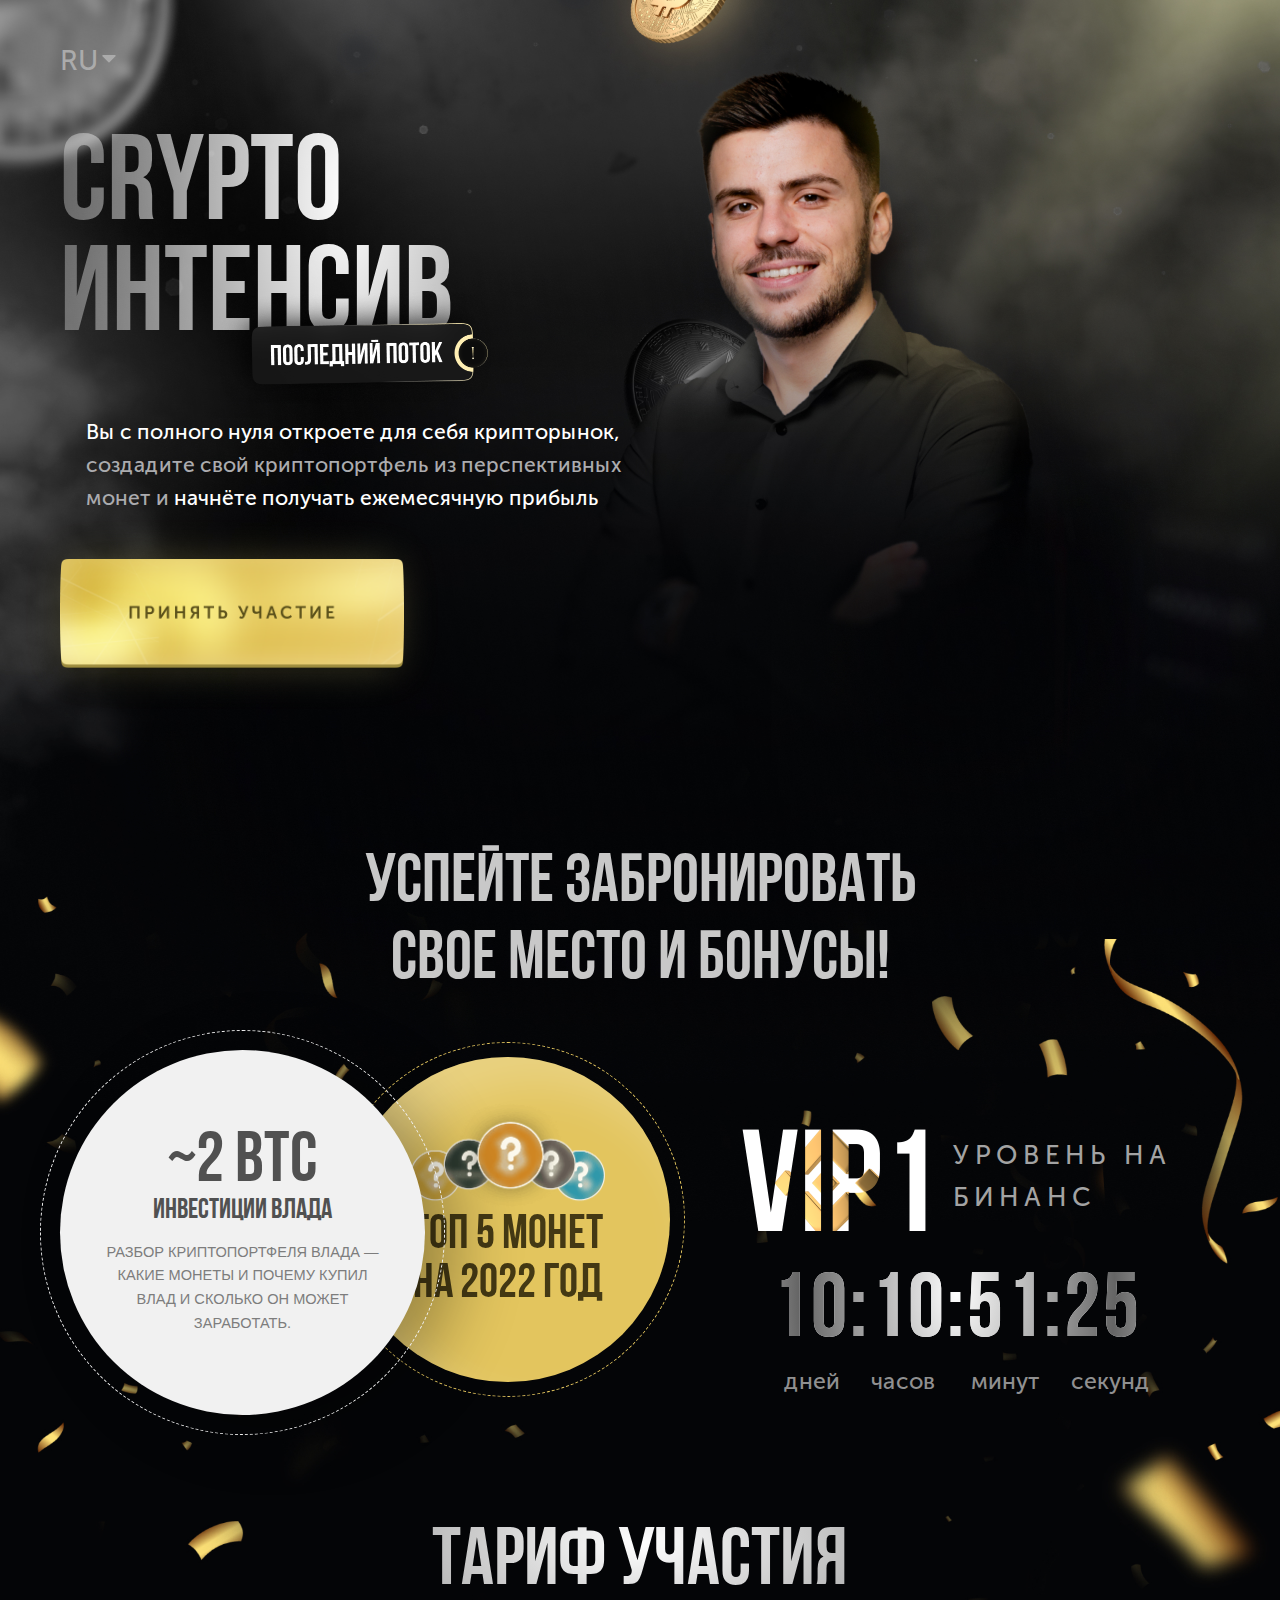
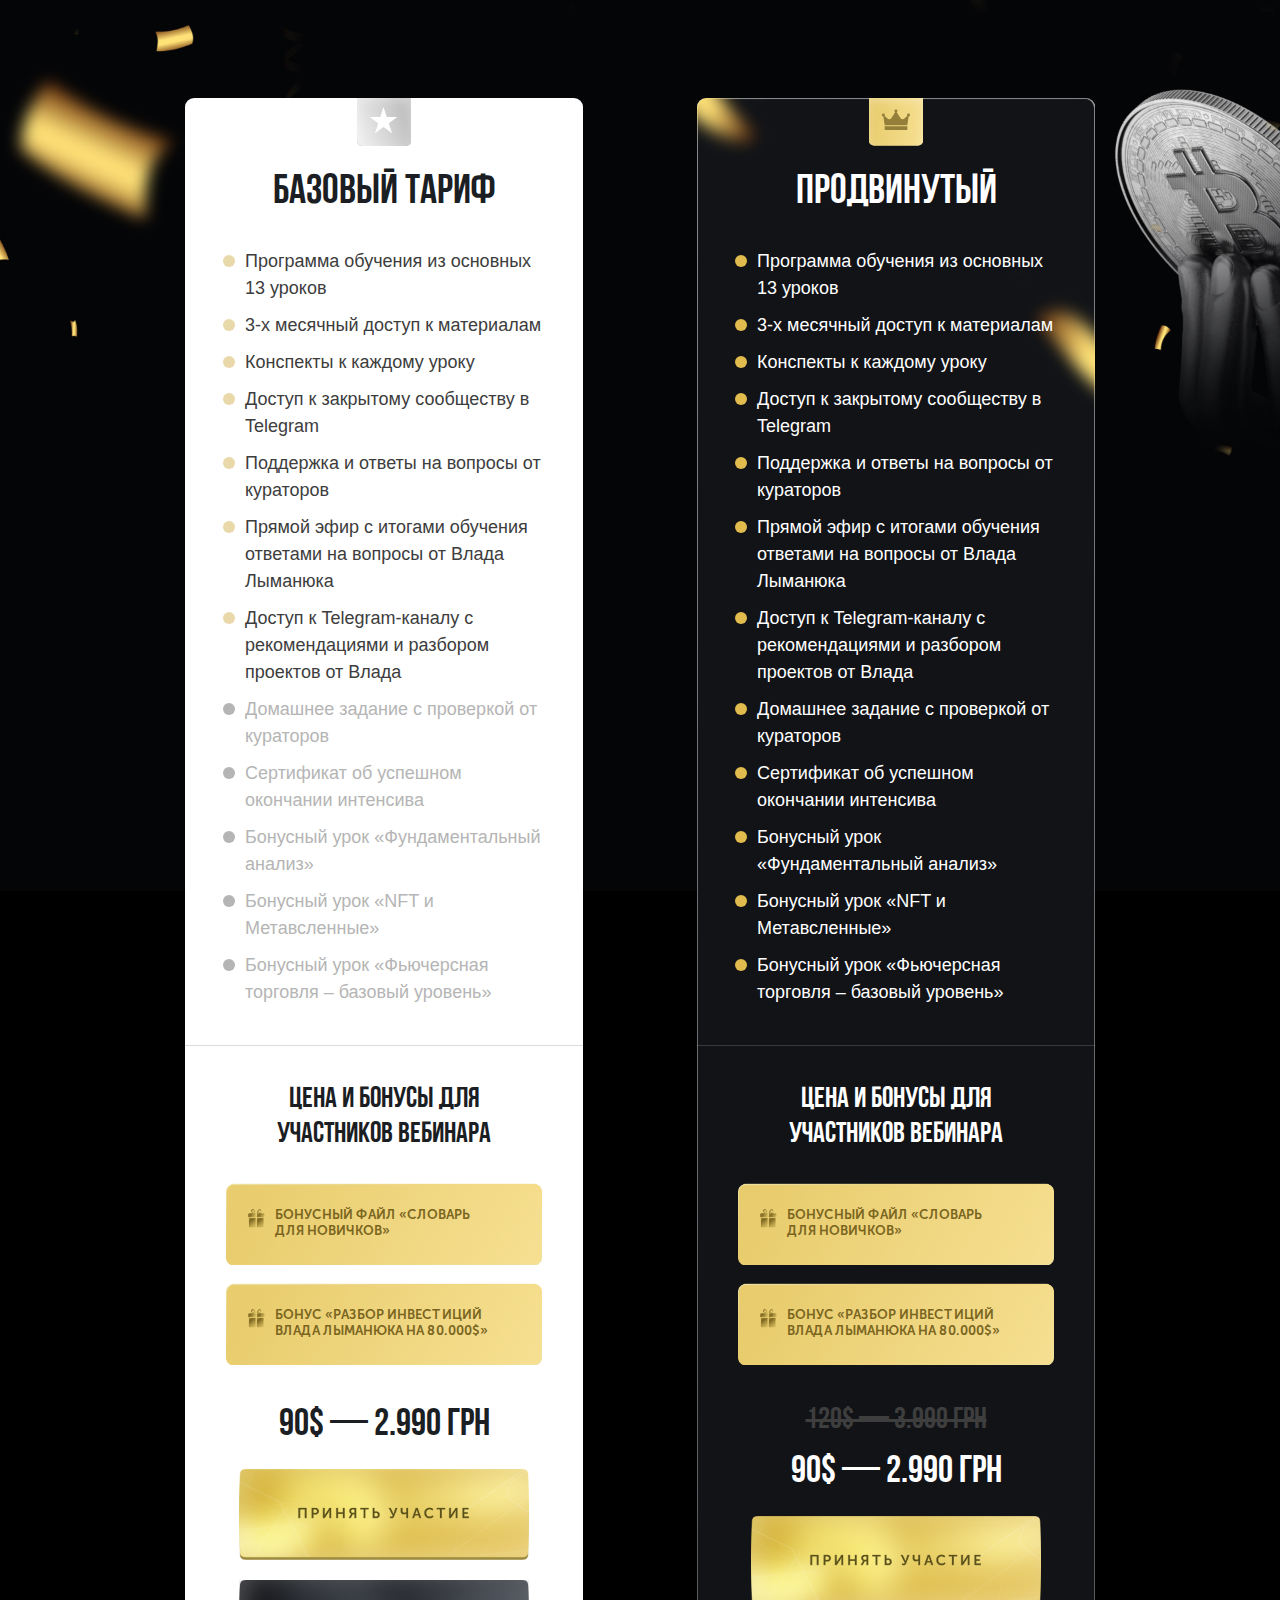
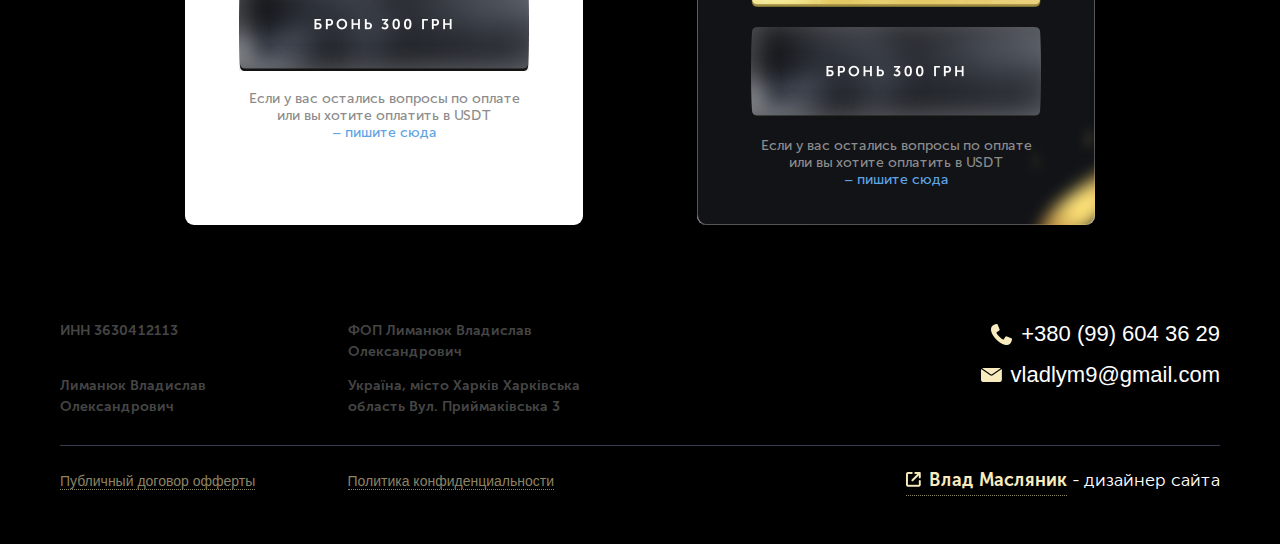
==== commit 7496e956: "last change 13.06" ====
--- a/webinar1/index.html
+++ b/webinar1/index.html
@@ -89,8 +89,9 @@
 							<p class="white-circle__info lang-white-text">Разбор криптопортфеля Влада — какие монеты и почему купил Влад и сколько он может заработать.</p>
 						</div>
 						<div class="yellow-circle">
-							<h3 class="lang-yellow-title">Словарь <br> для новичков</h3>
-							<p class="lang-yellow-text">Словарь для новичков в мире криптовалют.</p>
+							<img src="images/booking-icon.png" class="yellow-circle__icon" alt="">
+							<h3>Топ 5 монет <br>
+							на 2022 год</h3>
 						</div>
 					</div>
 					<div class="booking-wrapper">
--- a/webinar1/style/main.css
+++ b/webinar1/style/main.css
@@ -966,6 +966,20 @@
   display: block;
   padding-top: 100px;
 }
+
+/*.tariffs-block::after {
+  content: '';
+  position: absolute;
+  top: 0;
+  left: 0;
+  width: 100%;
+  height: 2315px;
+  background-image: url('../images/tariff-desktop-bg.png');
+  background-repeat: no-repeat;
+  background-size: 1920px 2920px;
+  background-position: top center;
+  z-index: -1;
+}*/
 
 .tariffs-block__wrapper {
   position: relative;
@@ -4125,7 +4139,6 @@
   -webkit-box-shadow: inset 28.5222px 29.5058px 45.2422px rgba(255, 255, 255, 0.22);
           box-shadow: inset 28.5222px 29.5058px 45.2422px rgba(255, 255, 255, 0.22);
   position: relative;
-  padding-top: 100px;
   z-index: 2;
   margin-top: 7px;
   margin-left: -80px; }
@@ -4161,7 +4174,6 @@
       width: 290px;
       height: 290px;
       padding: 20px;
-      padding-top: 100px;
       margin-left: 0;
       margin: 0 auto;
       margin-top: 40px;}
@@ -4178,19 +4190,6 @@
       }
     }
 
-.yellow-circle::after {
-  content: '';
-  position: absolute;
-  top: -55px;
-  left: 50%;
-  margin-left: -86px;
-  width: 172px;
-  height: 237px;
-  background-size: 172px 237px;
-  background-image: url('../images/book.png');
-  background-repeat: no-repeat;
-  z-index: -1;
-}
 
 .yellow-circle p {
   display: block;
@@ -4207,9 +4206,6 @@
 .yellow-circle__icon {
   width: 195px;
   margin-top: -20px; }
-  @media only screen and (max-width: 720px) {
-    .yellow-circle__icon {
-      width: 95px; } }
 
 .yellow-circle__descriptor {
   width: 133px;
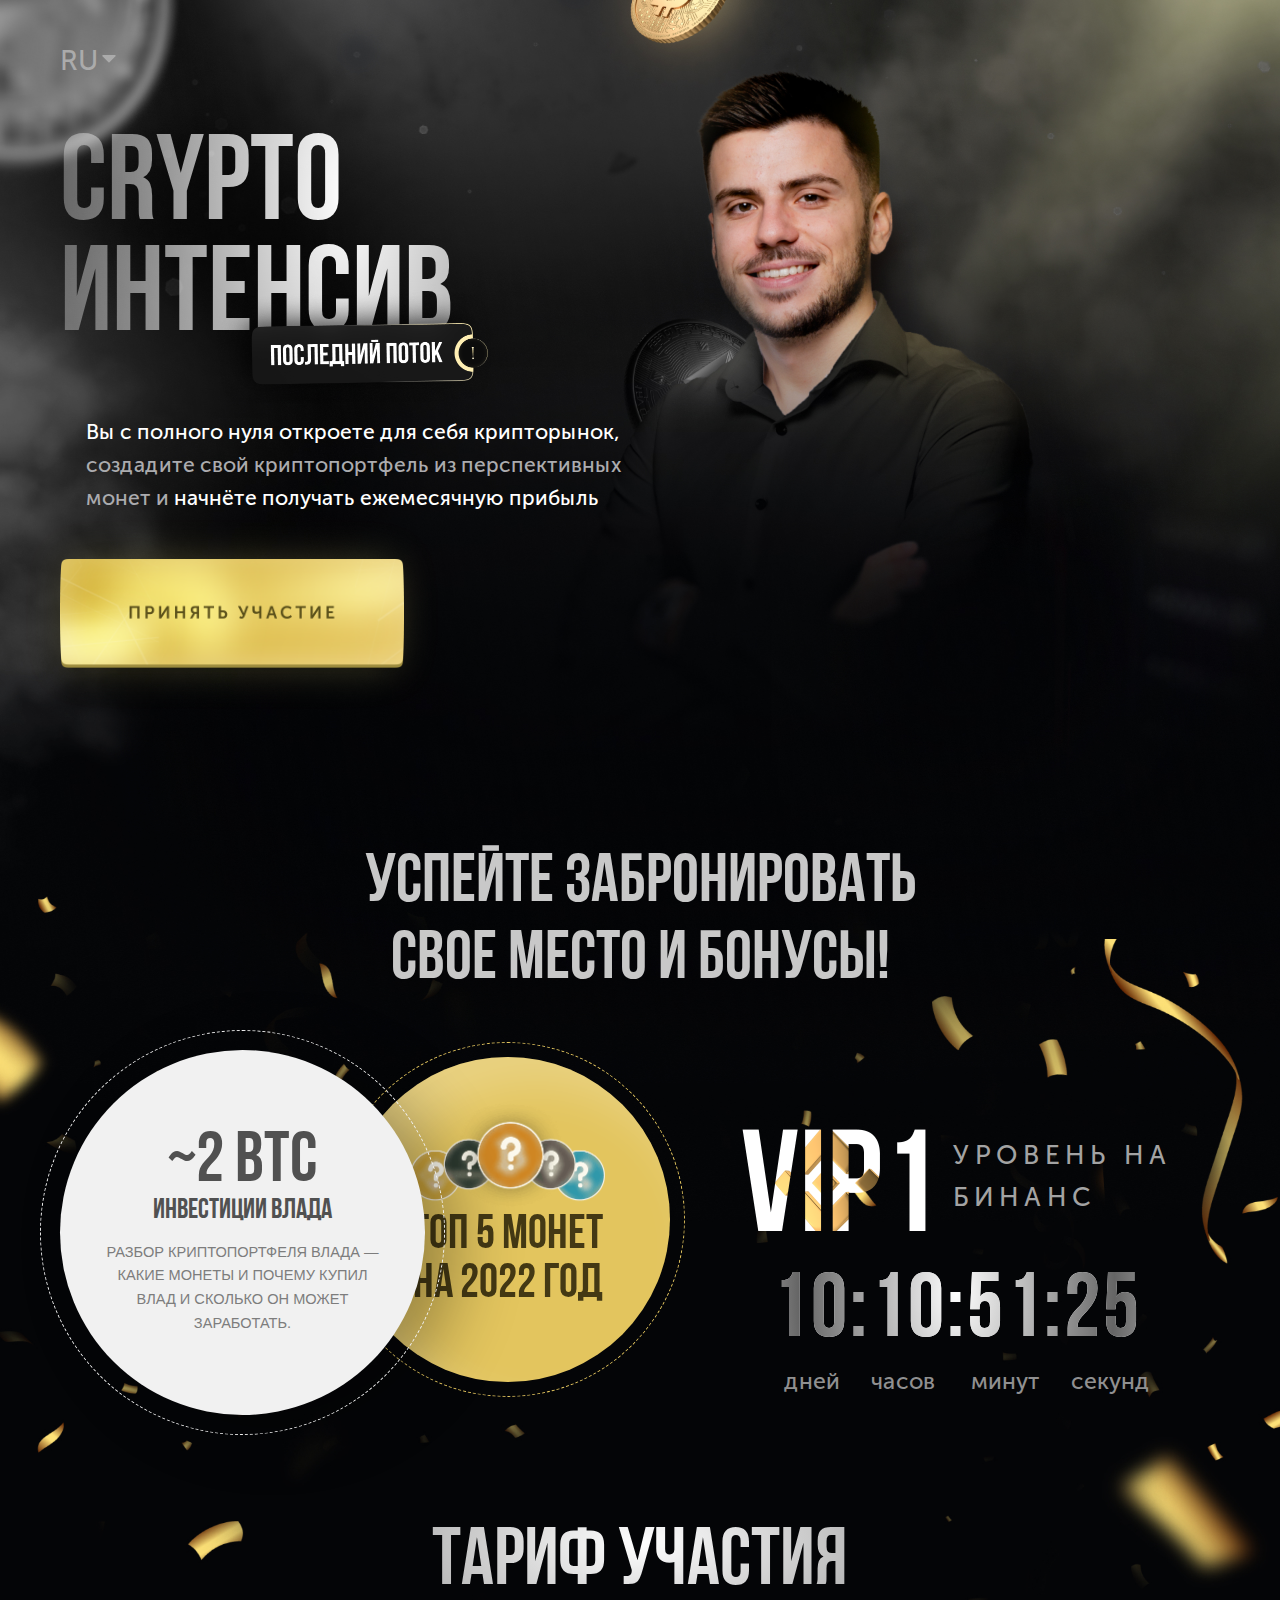
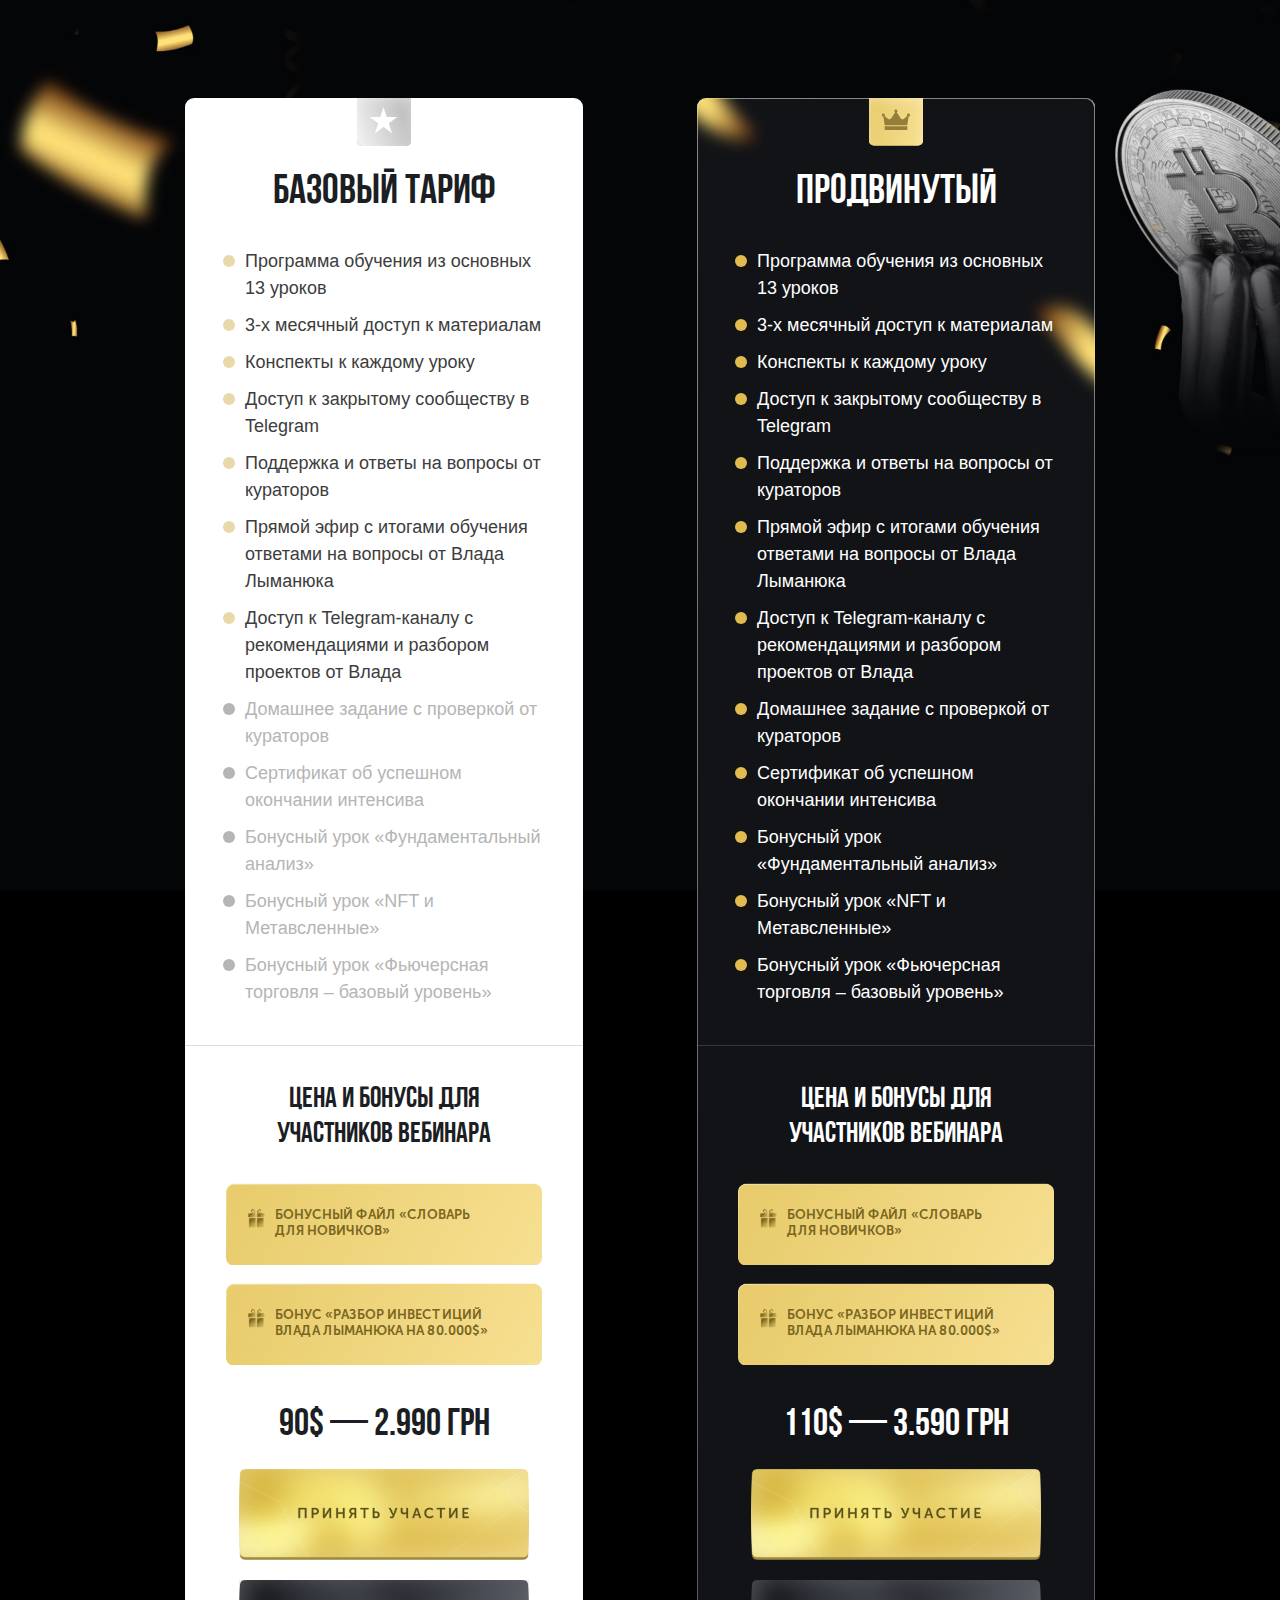
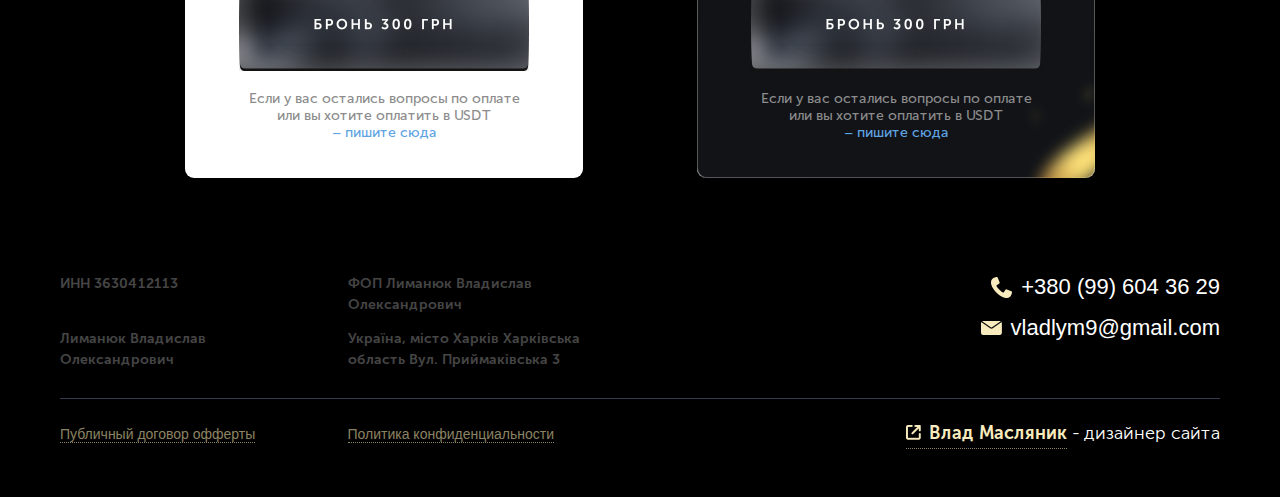
==== commit 8afe74eb: "new changes 14.06" ====
--- a/webinar1/index.html
+++ b/webinar1/index.html
@@ -90,8 +90,7 @@
 						</div>
 						<div class="yellow-circle">
 							<img src="images/booking-icon.png" class="yellow-circle__icon" alt="">
-							<h3>Топ 5 монет <br>
-							на 2022 год</h3>
+							<h3>Топ 5 монет <br> <span class="lang-top-title-2">на 2022 год</span></h3>
 						</div>
 					</div>
 					<div class="booking-wrapper">
@@ -188,8 +187,7 @@
 									<div class="tarrifs-block__card-bonus-title lang-bonus-card-title-4">Бонус «Разбор инвестиций Влада Лыманюка на 80.000$»</div>
 								</div>
 							</div>
-							<div class="tarrifs-block__card-old-price">120$ — 3.990 грн</div>
-							<div class="tarrifs-block__card-price">90$ — 2.990 грн</div>
+							<div class="tarrifs-block__card-price">110$ — 3.590 грн</div>
 							<div class="tarrifs-block__card-wrapper">
 								<a href="javascript:;" class="btn btn--buy lang-tarrif-pro-button-buy"><img src="images/button/participation.png" alt=""></a>
 								<a href="javascript:;" class="btn btn--booking"><img src="images/btn-booking.png" alt=""></a>
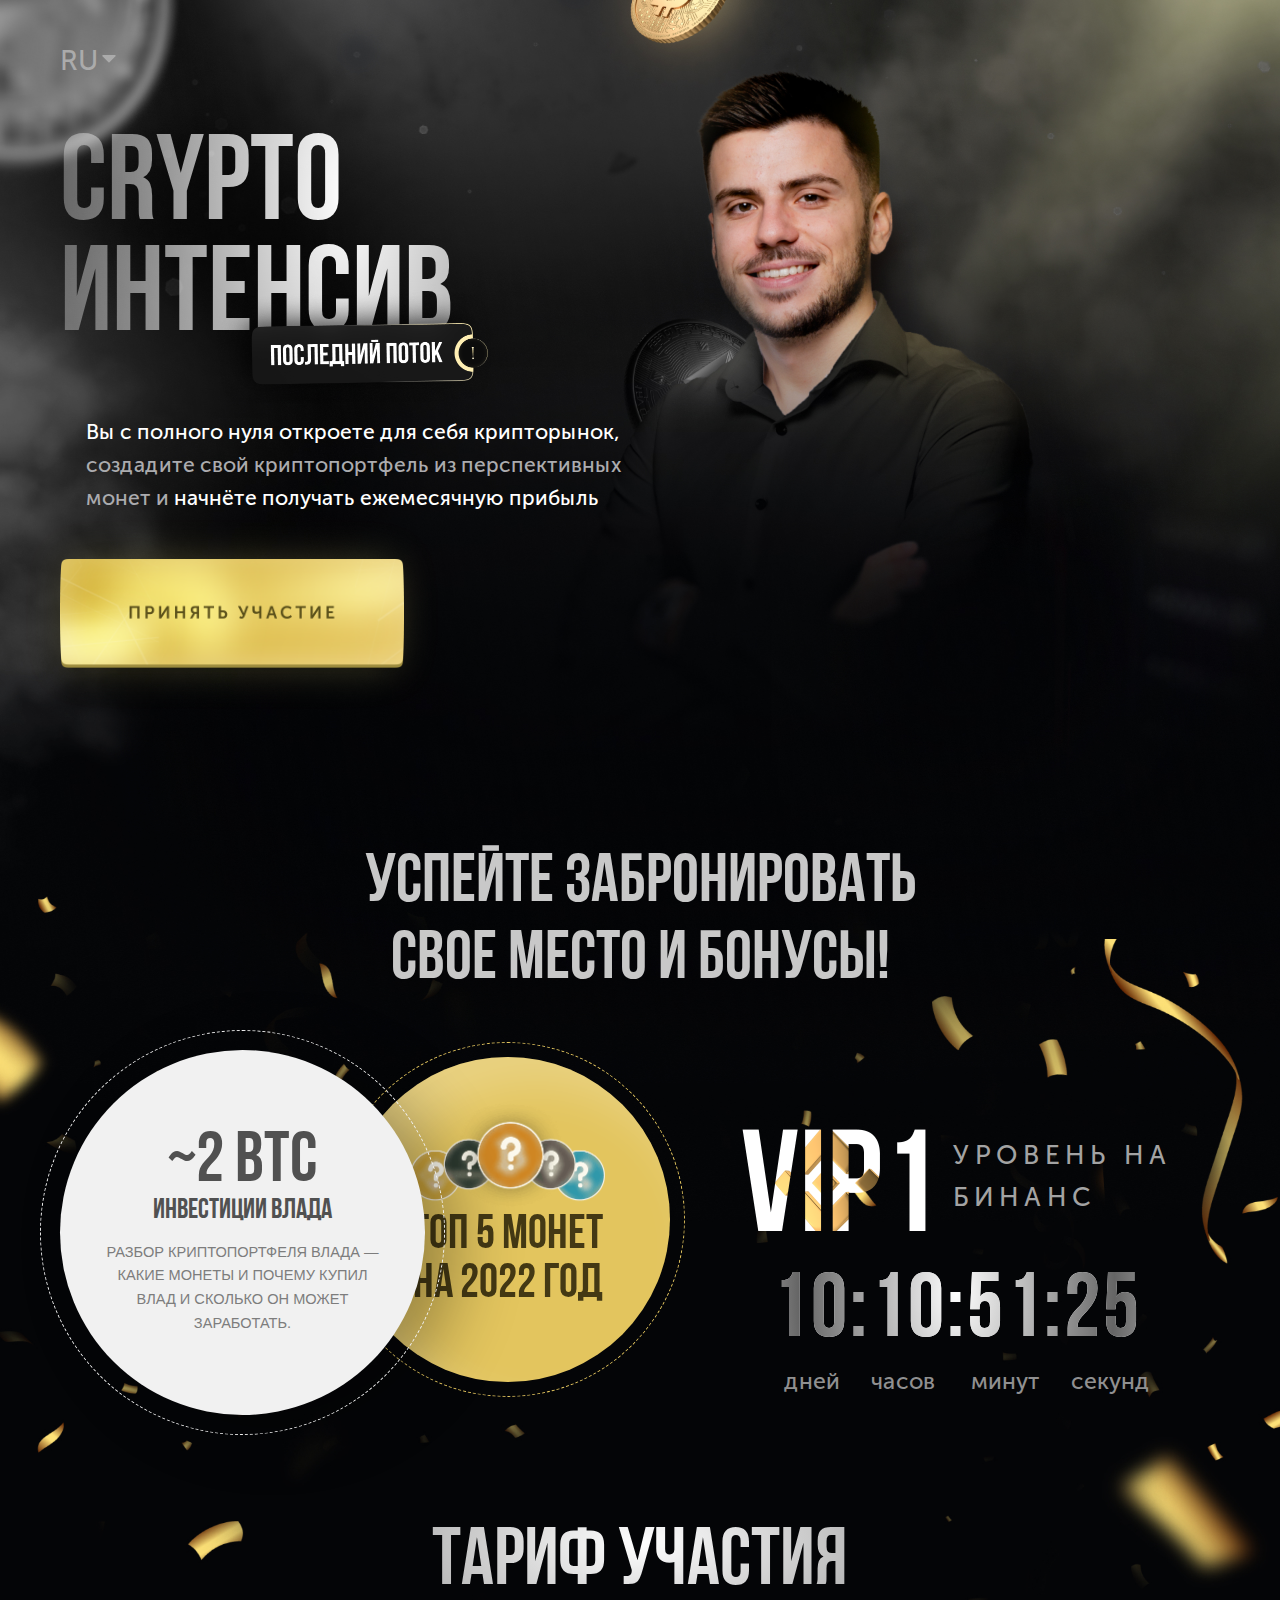
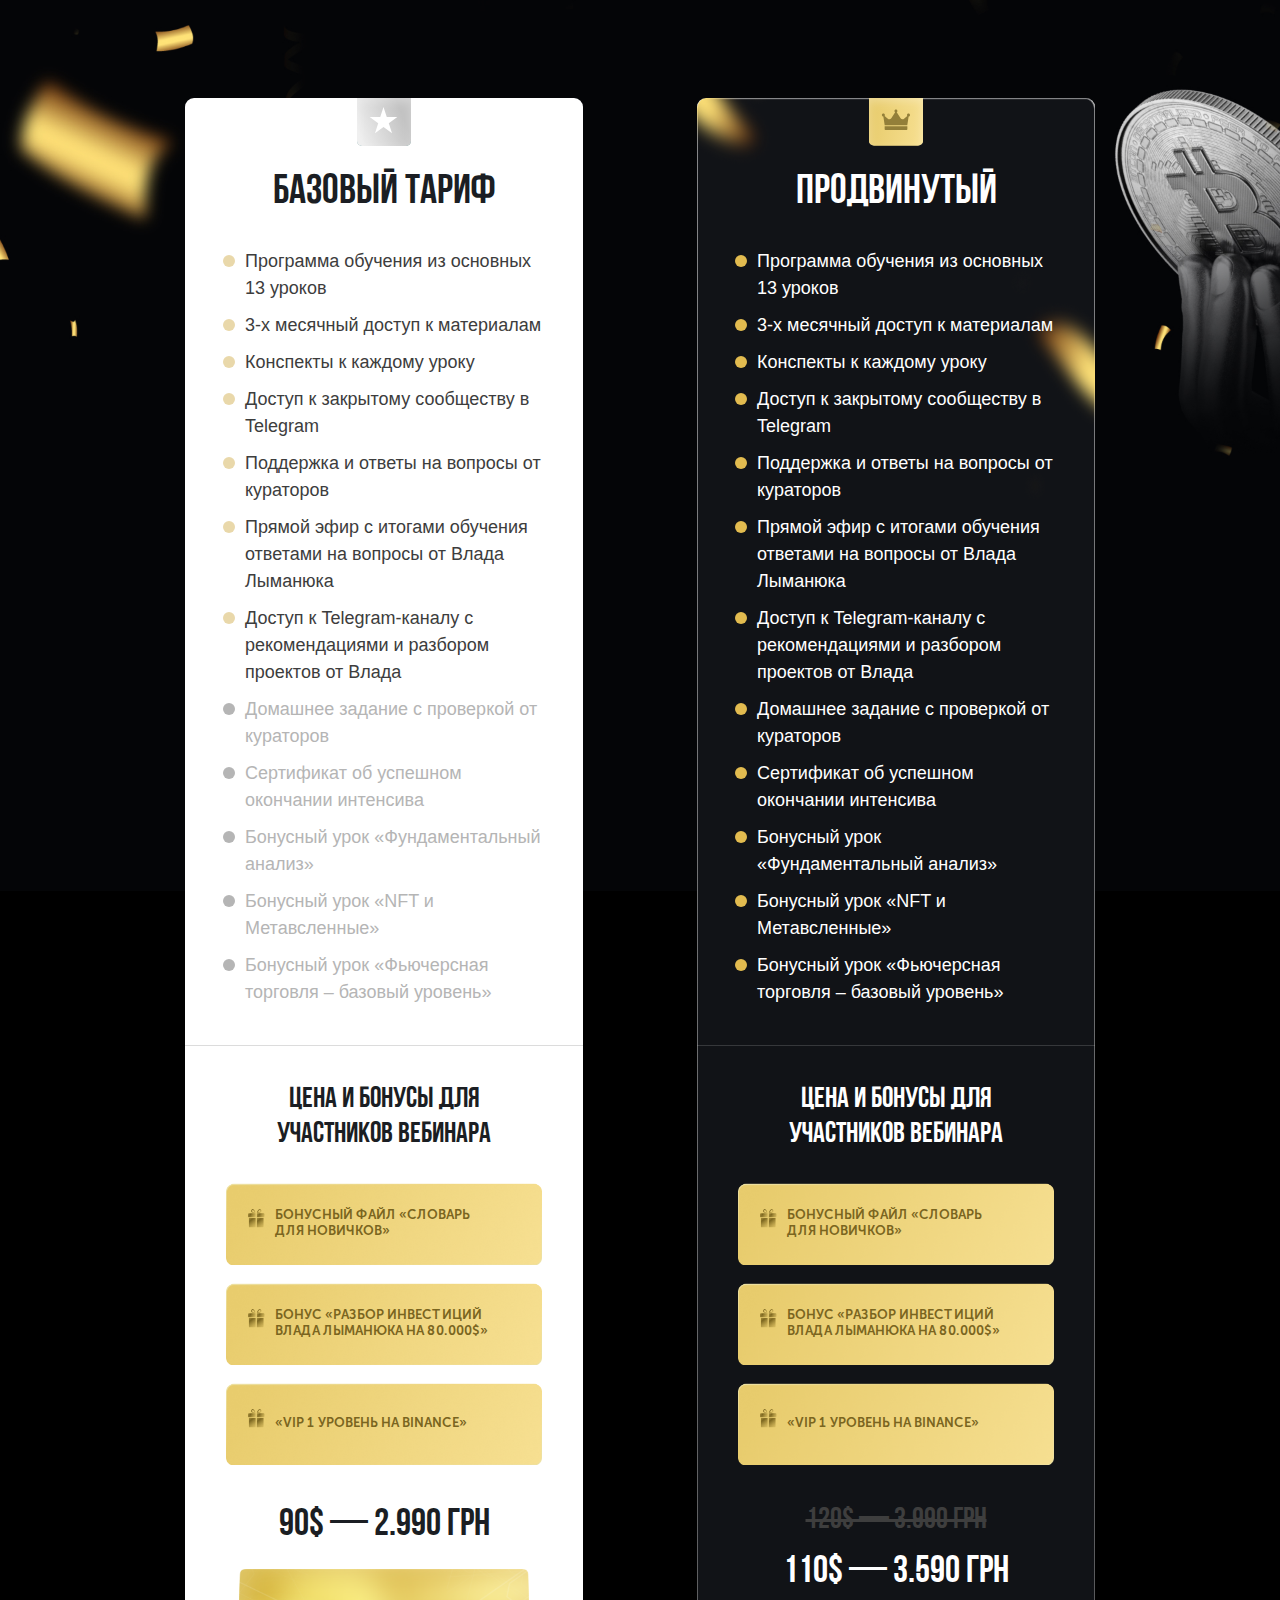
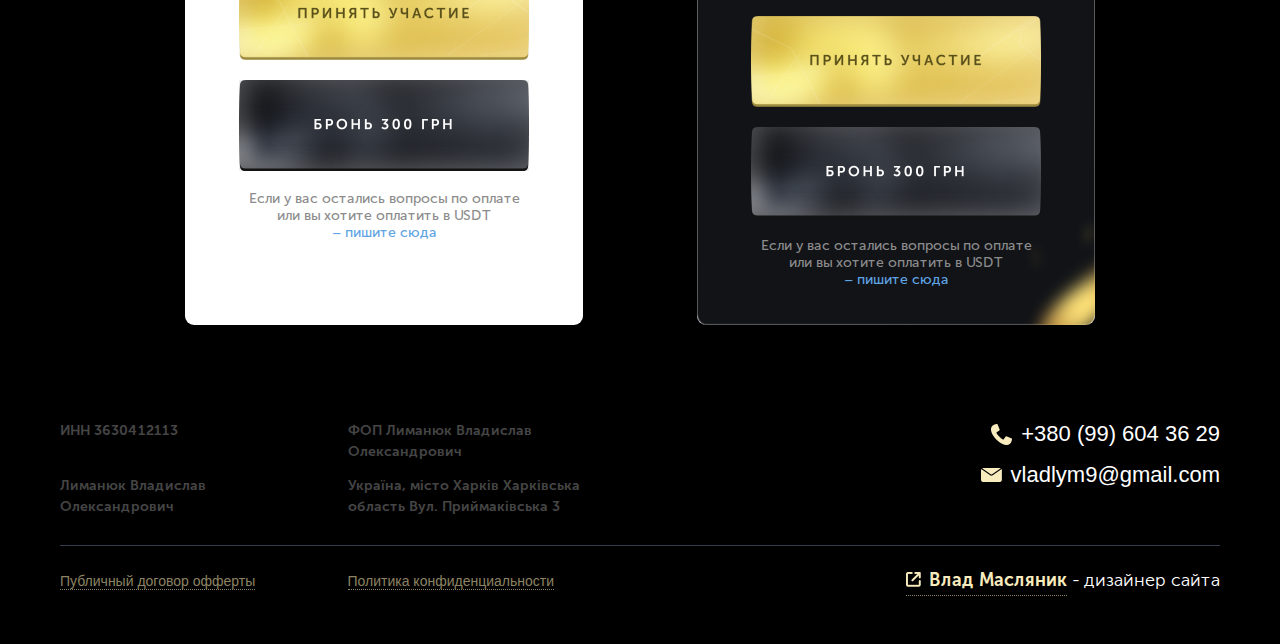
==== commit 4aca3091: "new changes 14.06" ====
--- a/webinar1/index.html
+++ b/webinar1/index.html
@@ -149,6 +149,10 @@
 									<div class="tarrifs-block__card-bonus-icon"><svg width="17" height="19" fill="none" xmlns="http://www.w3.org/2000/svg"><path d="M0 5.158v2.165c0 .55.447.998.998.998h6.649V4.16H.998A.998.998 0 0 0 0 5.158Z" fill="url(#a)"/><path d="M15.51 4.16H8.86v4.16h6.65a.998.998 0 0 0 .998-.997V5.158a.998.998 0 0 0-.999-.998Z" fill="url(#b)"/><path d="M.928 17.682c0 .357.29.647.646.647h6.073V9.057H.927v8.625Z" fill="url(#c)"/><path d="M8.86 18.329h6.073c.357 0 .647-.29.647-.647V9.057H8.86v9.272Z" fill="url(#d)"/><path d="M4 3.457c.208.117.634.272 1.908.272.703 0 1.324-.048 1.35-.05a.421.421 0 0 0 .342-.614C7.408 2.692 6.41.808 5.698.41a1.745 1.745 0 0 0-2.373.674 1.746 1.746 0 0 0 .674 2.373Zm.061-1.962a.902.902 0 0 1 1.226-.348c.262.146.792.924 1.25 1.726-.19.007-.406.012-.629.012-1.116 0-1.429-.126-1.499-.165a.902.902 0 0 1-.348-1.225Z" fill="url(#e)"/><path d="M9.25 3.68c.026.001.647.05 1.35.05 1.274 0 1.7-.156 1.909-.272a1.747 1.747 0 0 0 .674-2.373A1.746 1.746 0 0 0 10.81.41c-.713.398-1.71 2.282-1.902 2.655a.422.422 0 0 0 .342.614Zm1.97-2.533a.9.9 0 1 1 .878 1.574c-.07.038-.383.165-1.499.165-.223 0-.438-.006-.628-.012.458-.803.988-1.581 1.25-1.727Z" fill="url(#f)"/><defs><radialGradient id="a" cx="0" cy="0" r="1" gradientUnits="userSpaceOnUse" gradientTransform="matrix(7.14514 3.60303 -10.00752 19.84585 2.612 5.061)"><stop stop-color="#7A651F"/><stop offset=".55" stop-color="#A58B36" stop-opacity=".54"/><stop offset="1" stop-color="#B09332" stop-opacity="0"/></radialGradient><radialGradient id="b" cx="0" cy="0" r="1" gradientUnits="userSpaceOnUse" gradientTransform="rotate(26.76 -4.902 26.646) scale(8.00207 22.2262)"><stop stop-color="#7A651F"/><stop offset=".55" stop-color="#A58B36" stop-opacity=".54"/><stop offset="1" stop-color="#B09332" stop-opacity="0"/></radialGradient><radialGradient id="c" cx="0" cy="0" r="1" gradientUnits="userSpaceOnUse" gradientTransform="rotate(51.974 -9.74 8.839) scale(10.1916 34.1673)"><stop stop-color="#7A651F"/><stop offset=".55" stop-color="#A58B36" stop-opacity=".54"/><stop offset="1" stop-color="#B09332" stop-opacity="0"/></radialGradient><radialGradient id="d" cx="0" cy="0" r="1" gradientUnits="userSpaceOnUse" gradientTransform="matrix(6.27822 8.02836 -26.91503 21.0477 11.156 11.066)"><stop stop-color="#7A651F"/><stop offset=".55" stop-color="#A58B36" stop-opacity=".54"/><stop offset="1" stop-color="#B09332" stop-opacity="0"/></radialGradient><radialGradient id="e" cx="0" cy="0" r="1" gradientUnits="userSpaceOnUse" gradientTransform="rotate(35.835 .85 7.678) scale(5.23555 17.1678)"><stop stop-color="#7A651F"/><stop offset=".55" stop-color="#A58B36" stop-opacity=".54"/><stop offset="1" stop-color="#B09332" stop-opacity="0"/></radialGradient><radialGradient id="f" cx="0" cy="0" r="1" gradientUnits="userSpaceOnUse" gradientTransform="rotate(35.836 3.728 16.58) scale(5.23561 17.1683)"><stop stop-color="#7A651F"/><stop offset=".55" stop-color="#A58B36" stop-opacity=".54"/><stop offset="1" stop-color="#B09332" stop-opacity="0"/></radialGradient></defs></svg></div>
 									<div class="tarrifs-block__card-bonus-title lang-bonus-card-title-2">Бонус «Разбор инвестиций Влада Лыманюка на 80.000$»</div>
 								</div>
+								<div class="tarrifs-block__card-bonus-block">
+									<div class="tarrifs-block__card-bonus-icon"><svg width="17" height="19" fill="none" xmlns="http://www.w3.org/2000/svg"><path d="M0 5.158v2.165c0 .55.447.998.998.998h6.649V4.16H.998A.998.998 0 0 0 0 5.158Z" fill="url(#a)"/><path d="M15.51 4.16H8.86v4.16h6.65a.998.998 0 0 0 .998-.997V5.158a.998.998 0 0 0-.999-.998Z" fill="url(#b)"/><path d="M.928 17.682c0 .357.29.647.646.647h6.073V9.057H.927v8.625Z" fill="url(#c)"/><path d="M8.86 18.329h6.073c.357 0 .647-.29.647-.647V9.057H8.86v9.272Z" fill="url(#d)"/><path d="M4 3.457c.208.117.634.272 1.908.272.703 0 1.324-.048 1.35-.05a.421.421 0 0 0 .342-.614C7.408 2.692 6.41.808 5.698.41a1.745 1.745 0 0 0-2.373.674 1.746 1.746 0 0 0 .674 2.373Zm.061-1.962a.902.902 0 0 1 1.226-.348c.262.146.792.924 1.25 1.726-.19.007-.406.012-.629.012-1.116 0-1.429-.126-1.499-.165a.902.902 0 0 1-.348-1.225Z" fill="url(#e)"/><path d="M9.25 3.68c.026.001.647.05 1.35.05 1.274 0 1.7-.156 1.909-.272a1.747 1.747 0 0 0 .674-2.373A1.746 1.746 0 0 0 10.81.41c-.713.398-1.71 2.282-1.902 2.655a.422.422 0 0 0 .342.614Zm1.97-2.533a.9.9 0 1 1 .878 1.574c-.07.038-.383.165-1.499.165-.223 0-.438-.006-.628-.012.458-.803.988-1.581 1.25-1.727Z" fill="url(#f)"/><defs><radialGradient id="a" cx="0" cy="0" r="1" gradientUnits="userSpaceOnUse" gradientTransform="matrix(7.14514 3.60303 -10.00752 19.84585 2.612 5.061)"><stop stop-color="#7A651F"/><stop offset=".55" stop-color="#A58B36" stop-opacity=".54"/><stop offset="1" stop-color="#B09332" stop-opacity="0"/></radialGradient><radialGradient id="b" cx="0" cy="0" r="1" gradientUnits="userSpaceOnUse" gradientTransform="rotate(26.76 -4.902 26.646) scale(8.00207 22.2262)"><stop stop-color="#7A651F"/><stop offset=".55" stop-color="#A58B36" stop-opacity=".54"/><stop offset="1" stop-color="#B09332" stop-opacity="0"/></radialGradient><radialGradient id="c" cx="0" cy="0" r="1" gradientUnits="userSpaceOnUse" gradientTransform="rotate(51.974 -9.74 8.839) scale(10.1916 34.1673)"><stop stop-color="#7A651F"/><stop offset=".55" stop-color="#A58B36" stop-opacity=".54"/><stop offset="1" stop-color="#B09332" stop-opacity="0"/></radialGradient><radialGradient id="d" cx="0" cy="0" r="1" gradientUnits="userSpaceOnUse" gradientTransform="matrix(6.27822 8.02836 -26.91503 21.0477 11.156 11.066)"><stop stop-color="#7A651F"/><stop offset=".55" stop-color="#A58B36" stop-opacity=".54"/><stop offset="1" stop-color="#B09332" stop-opacity="0"/></radialGradient><radialGradient id="e" cx="0" cy="0" r="1" gradientUnits="userSpaceOnUse" gradientTransform="rotate(35.835 .85 7.678) scale(5.23555 17.1678)"><stop stop-color="#7A651F"/><stop offset=".55" stop-color="#A58B36" stop-opacity=".54"/><stop offset="1" stop-color="#B09332" stop-opacity="0"/></radialGradient><radialGradient id="f" cx="0" cy="0" r="1" gradientUnits="userSpaceOnUse" gradientTransform="rotate(35.836 3.728 16.58) scale(5.23561 17.1683)"><stop stop-color="#7A651F"/><stop offset=".55" stop-color="#A58B36" stop-opacity=".54"/><stop offset="1" stop-color="#B09332" stop-opacity="0"/></radialGradient></defs></svg></div>
+									<div class="tarrifs-block__card-bonus-title lang-bonus-card-title-2">«VIP 1 уровень на Binance»</div>
+								</div>
 							</div>
 							<div class="tarrifs-block__card-price">90$ — 2.990 грн</div>
 							<div class="tarrifs-block__card-wrapper">
@@ -186,7 +190,12 @@
 									<div class="tarrifs-block__card-bonus-icon"><svg width="17" height="19" fill="none" xmlns="http://www.w3.org/2000/svg"><path d="M0 5.158v2.165c0 .55.447.998.998.998h6.649V4.16H.998A.998.998 0 0 0 0 5.158Z" fill="url(#a)"/><path d="M15.51 4.16H8.86v4.16h6.65a.998.998 0 0 0 .998-.997V5.158a.998.998 0 0 0-.999-.998Z" fill="url(#b)"/><path d="M.928 17.682c0 .357.29.647.646.647h6.073V9.057H.927v8.625Z" fill="url(#c)"/><path d="M8.86 18.329h6.073c.357 0 .647-.29.647-.647V9.057H8.86v9.272Z" fill="url(#d)"/><path d="M4 3.457c.208.117.634.272 1.908.272.703 0 1.324-.048 1.35-.05a.421.421 0 0 0 .342-.614C7.408 2.692 6.41.808 5.698.41a1.745 1.745 0 0 0-2.373.674 1.746 1.746 0 0 0 .674 2.373Zm.061-1.962a.902.902 0 0 1 1.226-.348c.262.146.792.924 1.25 1.726-.19.007-.406.012-.629.012-1.116 0-1.429-.126-1.499-.165a.902.902 0 0 1-.348-1.225Z" fill="url(#e)"/><path d="M9.25 3.68c.026.001.647.05 1.35.05 1.274 0 1.7-.156 1.909-.272a1.747 1.747 0 0 0 .674-2.373A1.746 1.746 0 0 0 10.81.41c-.713.398-1.71 2.282-1.902 2.655a.422.422 0 0 0 .342.614Zm1.97-2.533a.9.9 0 1 1 .878 1.574c-.07.038-.383.165-1.499.165-.223 0-.438-.006-.628-.012.458-.803.988-1.581 1.25-1.727Z" fill="url(#f)"/><defs><radialGradient id="a" cx="0" cy="0" r="1" gradientUnits="userSpaceOnUse" gradientTransform="matrix(7.14514 3.60303 -10.00752 19.84585 2.612 5.061)"><stop stop-color="#7A651F"/><stop offset=".55" stop-color="#A58B36" stop-opacity=".54"/><stop offset="1" stop-color="#B09332" stop-opacity="0"/></radialGradient><radialGradient id="b" cx="0" cy="0" r="1" gradientUnits="userSpaceOnUse" gradientTransform="rotate(26.76 -4.902 26.646) scale(8.00207 22.2262)"><stop stop-color="#7A651F"/><stop offset=".55" stop-color="#A58B36" stop-opacity=".54"/><stop offset="1" stop-color="#B09332" stop-opacity="0"/></radialGradient><radialGradient id="c" cx="0" cy="0" r="1" gradientUnits="userSpaceOnUse" gradientTransform="rotate(51.974 -9.74 8.839) scale(10.1916 34.1673)"><stop stop-color="#7A651F"/><stop offset=".55" stop-color="#A58B36" stop-opacity=".54"/><stop offset="1" stop-color="#B09332" stop-opacity="0"/></radialGradient><radialGradient id="d" cx="0" cy="0" r="1" gradientUnits="userSpaceOnUse" gradientTransform="matrix(6.27822 8.02836 -26.91503 21.0477 11.156 11.066)"><stop stop-color="#7A651F"/><stop offset=".55" stop-color="#A58B36" stop-opacity=".54"/><stop offset="1" stop-color="#B09332" stop-opacity="0"/></radialGradient><radialGradient id="e" cx="0" cy="0" r="1" gradientUnits="userSpaceOnUse" gradientTransform="rotate(35.835 .85 7.678) scale(5.23555 17.1678)"><stop stop-color="#7A651F"/><stop offset=".55" stop-color="#A58B36" stop-opacity=".54"/><stop offset="1" stop-color="#B09332" stop-opacity="0"/></radialGradient><radialGradient id="f" cx="0" cy="0" r="1" gradientUnits="userSpaceOnUse" gradientTransform="rotate(35.836 3.728 16.58) scale(5.23561 17.1683)"><stop stop-color="#7A651F"/><stop offset=".55" stop-color="#A58B36" stop-opacity=".54"/><stop offset="1" stop-color="#B09332" stop-opacity="0"/></radialGradient></defs></svg></div>
 									<div class="tarrifs-block__card-bonus-title lang-bonus-card-title-4">Бонус «Разбор инвестиций Влада Лыманюка на 80.000$»</div>
 								</div>
-							</div>
+								<div class="tarrifs-block__card-bonus-block">
+									<div class="tarrifs-block__card-bonus-icon"><svg width="17" height="19" fill="none" xmlns="http://www.w3.org/2000/svg"><path d="M0 5.158v2.165c0 .55.447.998.998.998h6.649V4.16H.998A.998.998 0 0 0 0 5.158Z" fill="url(#a)"/><path d="M15.51 4.16H8.86v4.16h6.65a.998.998 0 0 0 .998-.997V5.158a.998.998 0 0 0-.999-.998Z" fill="url(#b)"/><path d="M.928 17.682c0 .357.29.647.646.647h6.073V9.057H.927v8.625Z" fill="url(#c)"/><path d="M8.86 18.329h6.073c.357 0 .647-.29.647-.647V9.057H8.86v9.272Z" fill="url(#d)"/><path d="M4 3.457c.208.117.634.272 1.908.272.703 0 1.324-.048 1.35-.05a.421.421 0 0 0 .342-.614C7.408 2.692 6.41.808 5.698.41a1.745 1.745 0 0 0-2.373.674 1.746 1.746 0 0 0 .674 2.373Zm.061-1.962a.902.902 0 0 1 1.226-.348c.262.146.792.924 1.25 1.726-.19.007-.406.012-.629.012-1.116 0-1.429-.126-1.499-.165a.902.902 0 0 1-.348-1.225Z" fill="url(#e)"/><path d="M9.25 3.68c.026.001.647.05 1.35.05 1.274 0 1.7-.156 1.909-.272a1.747 1.747 0 0 0 .674-2.373A1.746 1.746 0 0 0 10.81.41c-.713.398-1.71 2.282-1.902 2.655a.422.422 0 0 0 .342.614Zm1.97-2.533a.9.9 0 1 1 .878 1.574c-.07.038-.383.165-1.499.165-.223 0-.438-.006-.628-.012.458-.803.988-1.581 1.25-1.727Z" fill="url(#f)"/><defs><radialGradient id="a" cx="0" cy="0" r="1" gradientUnits="userSpaceOnUse" gradientTransform="matrix(7.14514 3.60303 -10.00752 19.84585 2.612 5.061)"><stop stop-color="#7A651F"/><stop offset=".55" stop-color="#A58B36" stop-opacity=".54"/><stop offset="1" stop-color="#B09332" stop-opacity="0"/></radialGradient><radialGradient id="b" cx="0" cy="0" r="1" gradientUnits="userSpaceOnUse" gradientTransform="rotate(26.76 -4.902 26.646) scale(8.00207 22.2262)"><stop stop-color="#7A651F"/><stop offset=".55" stop-color="#A58B36" stop-opacity=".54"/><stop offset="1" stop-color="#B09332" stop-opacity="0"/></radialGradient><radialGradient id="c" cx="0" cy="0" r="1" gradientUnits="userSpaceOnUse" gradientTransform="rotate(51.974 -9.74 8.839) scale(10.1916 34.1673)"><stop stop-color="#7A651F"/><stop offset=".55" stop-color="#A58B36" stop-opacity=".54"/><stop offset="1" stop-color="#B09332" stop-opacity="0"/></radialGradient><radialGradient id="d" cx="0" cy="0" r="1" gradientUnits="userSpaceOnUse" gradientTransform="matrix(6.27822 8.02836 -26.91503 21.0477 11.156 11.066)"><stop stop-color="#7A651F"/><stop offset=".55" stop-color="#A58B36" stop-opacity=".54"/><stop offset="1" stop-color="#B09332" stop-opacity="0"/></radialGradient><radialGradient id="e" cx="0" cy="0" r="1" gradientUnits="userSpaceOnUse" gradientTransform="rotate(35.835 .85 7.678) scale(5.23555 17.1678)"><stop stop-color="#7A651F"/><stop offset=".55" stop-color="#A58B36" stop-opacity=".54"/><stop offset="1" stop-color="#B09332" stop-opacity="0"/></radialGradient><radialGradient id="f" cx="0" cy="0" r="1" gradientUnits="userSpaceOnUse" gradientTransform="rotate(35.836 3.728 16.58) scale(5.23561 17.1683)"><stop stop-color="#7A651F"/><stop offset=".55" stop-color="#A58B36" stop-opacity=".54"/><stop offset="1" stop-color="#B09332" stop-opacity="0"/></radialGradient></defs></svg></div>
+									<div class="tarrifs-block__card-bonus-title lang-bonus-card-title-2">«VIP 1 уровень на Binance»</div>
+								</div>
+							</div>
+							<div class="tarrifs-block__card-old-price">120$ — 3.990 грн</div>
 							<div class="tarrifs-block__card-price">110$ — 3.590 грн</div>
 							<div class="tarrifs-block__card-wrapper">
 								<a href="javascript:;" class="btn btn--buy lang-tarrif-pro-button-buy"><img src="images/button/participation.png" alt=""></a>
